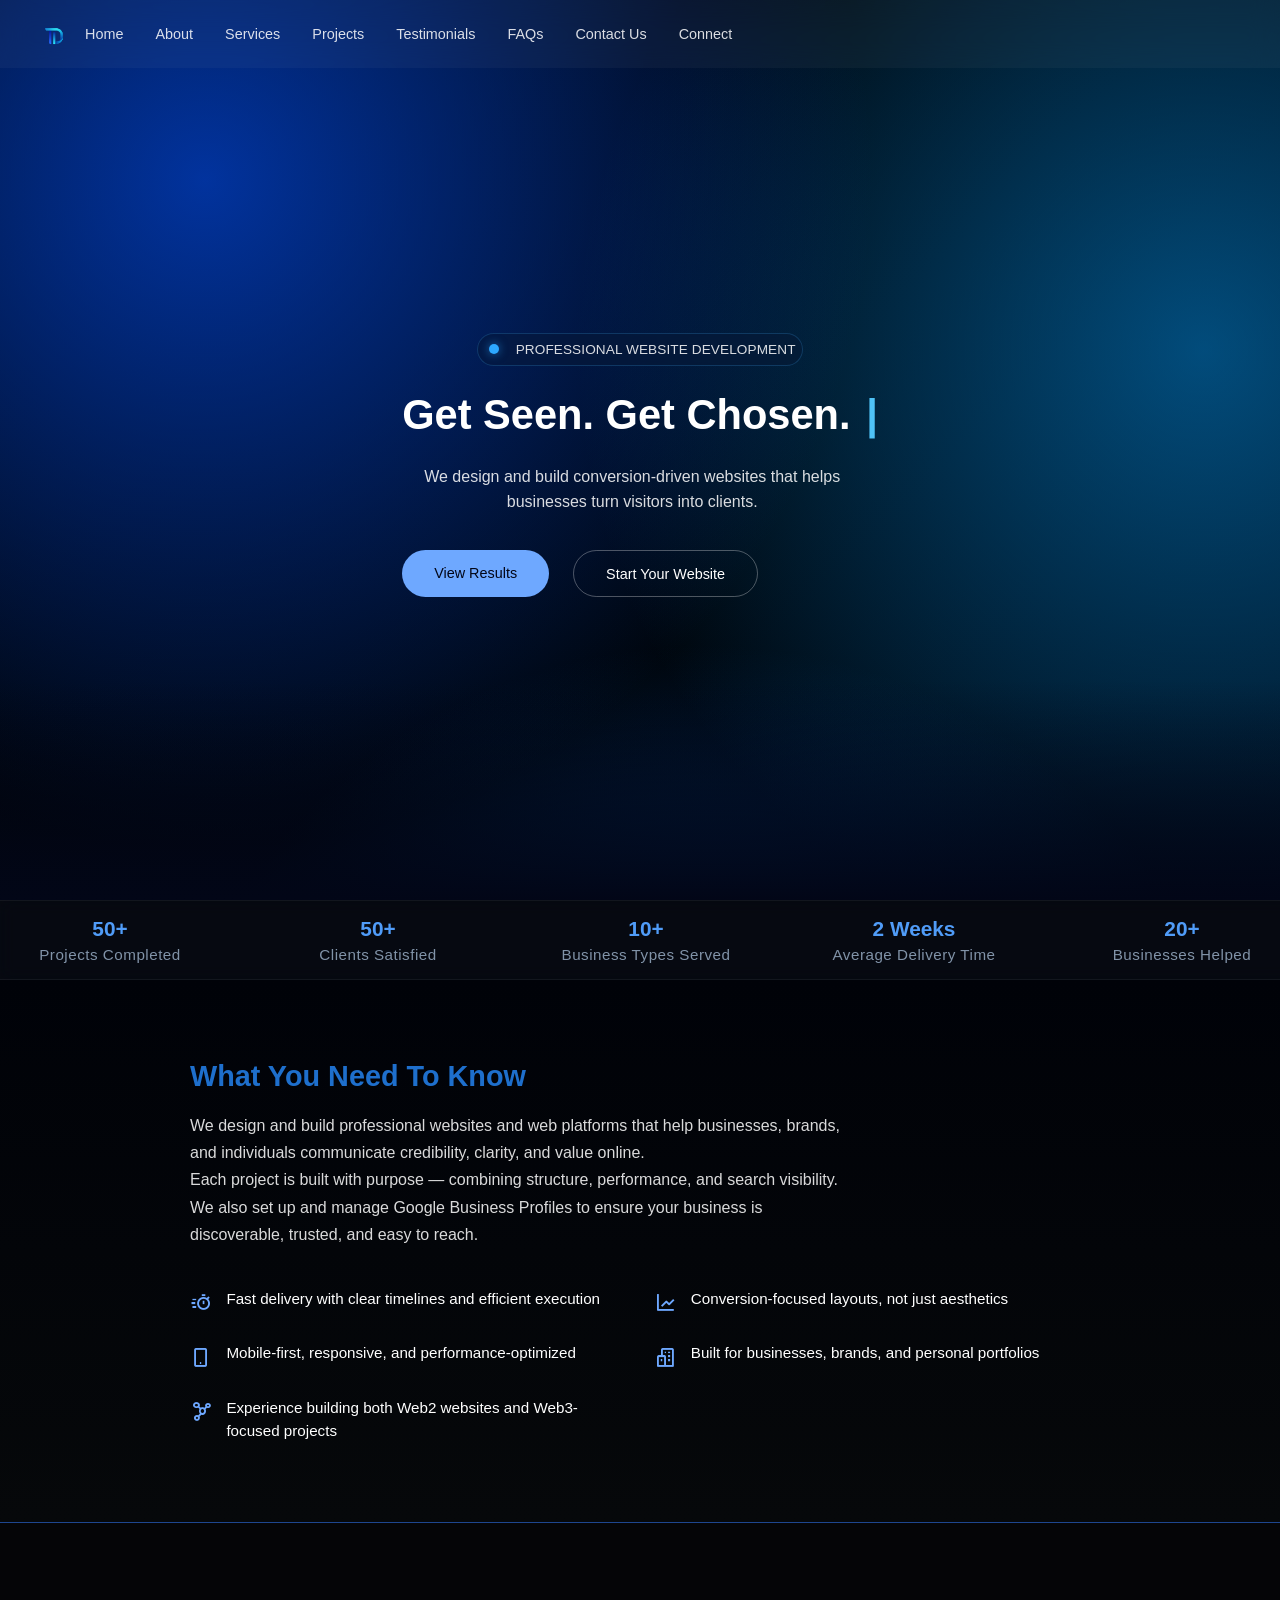
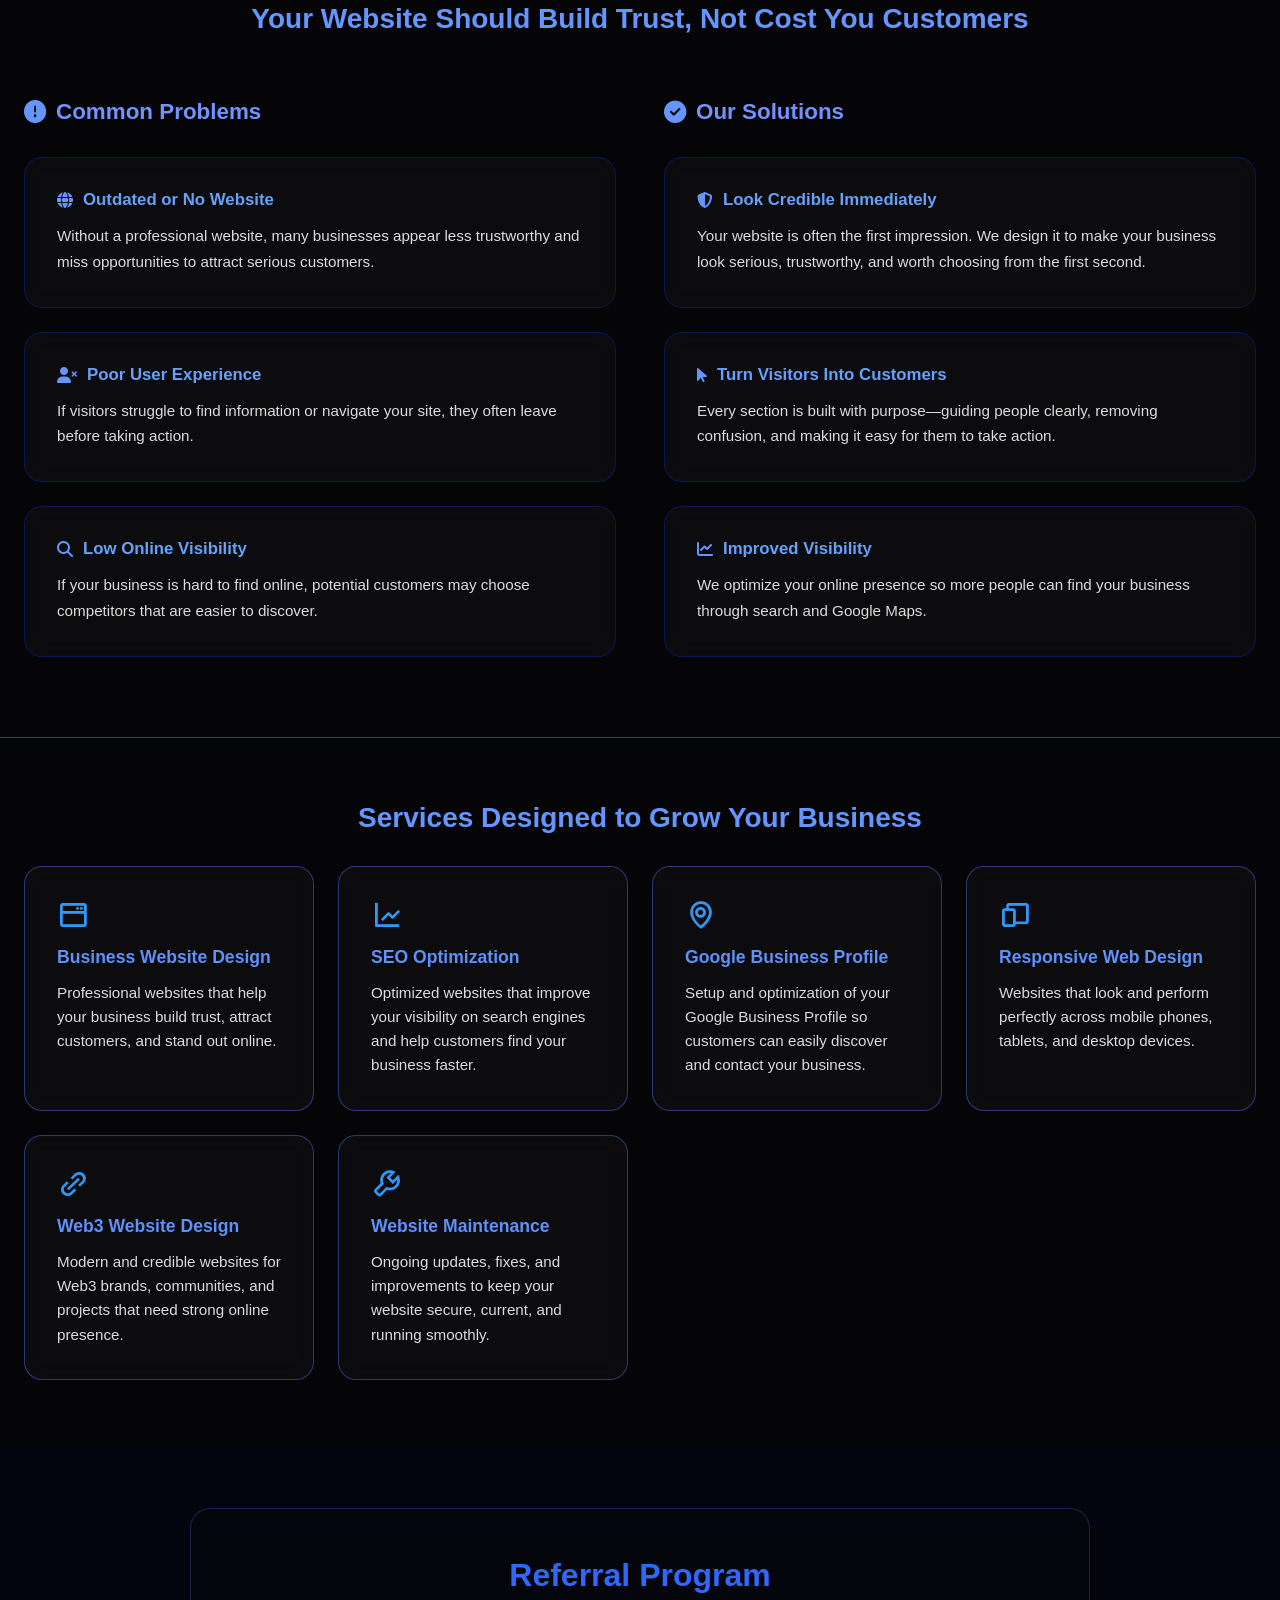
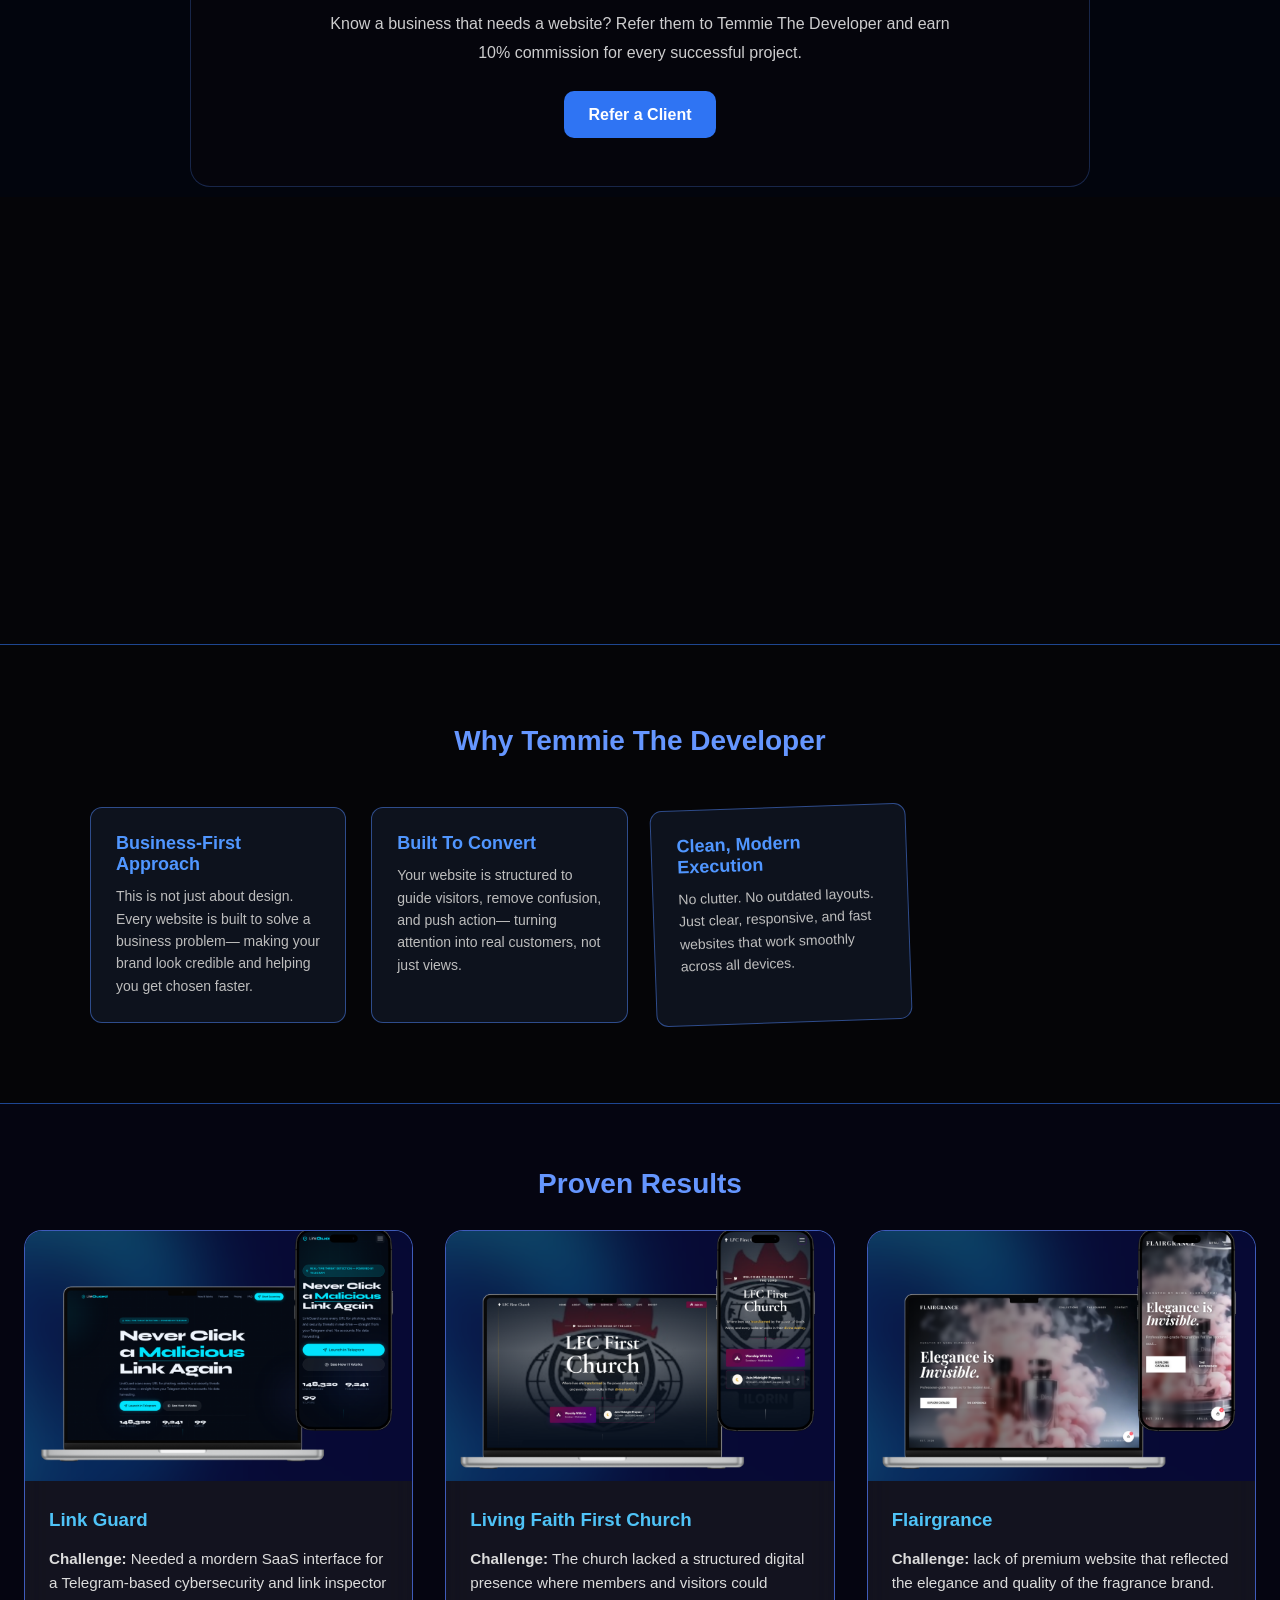
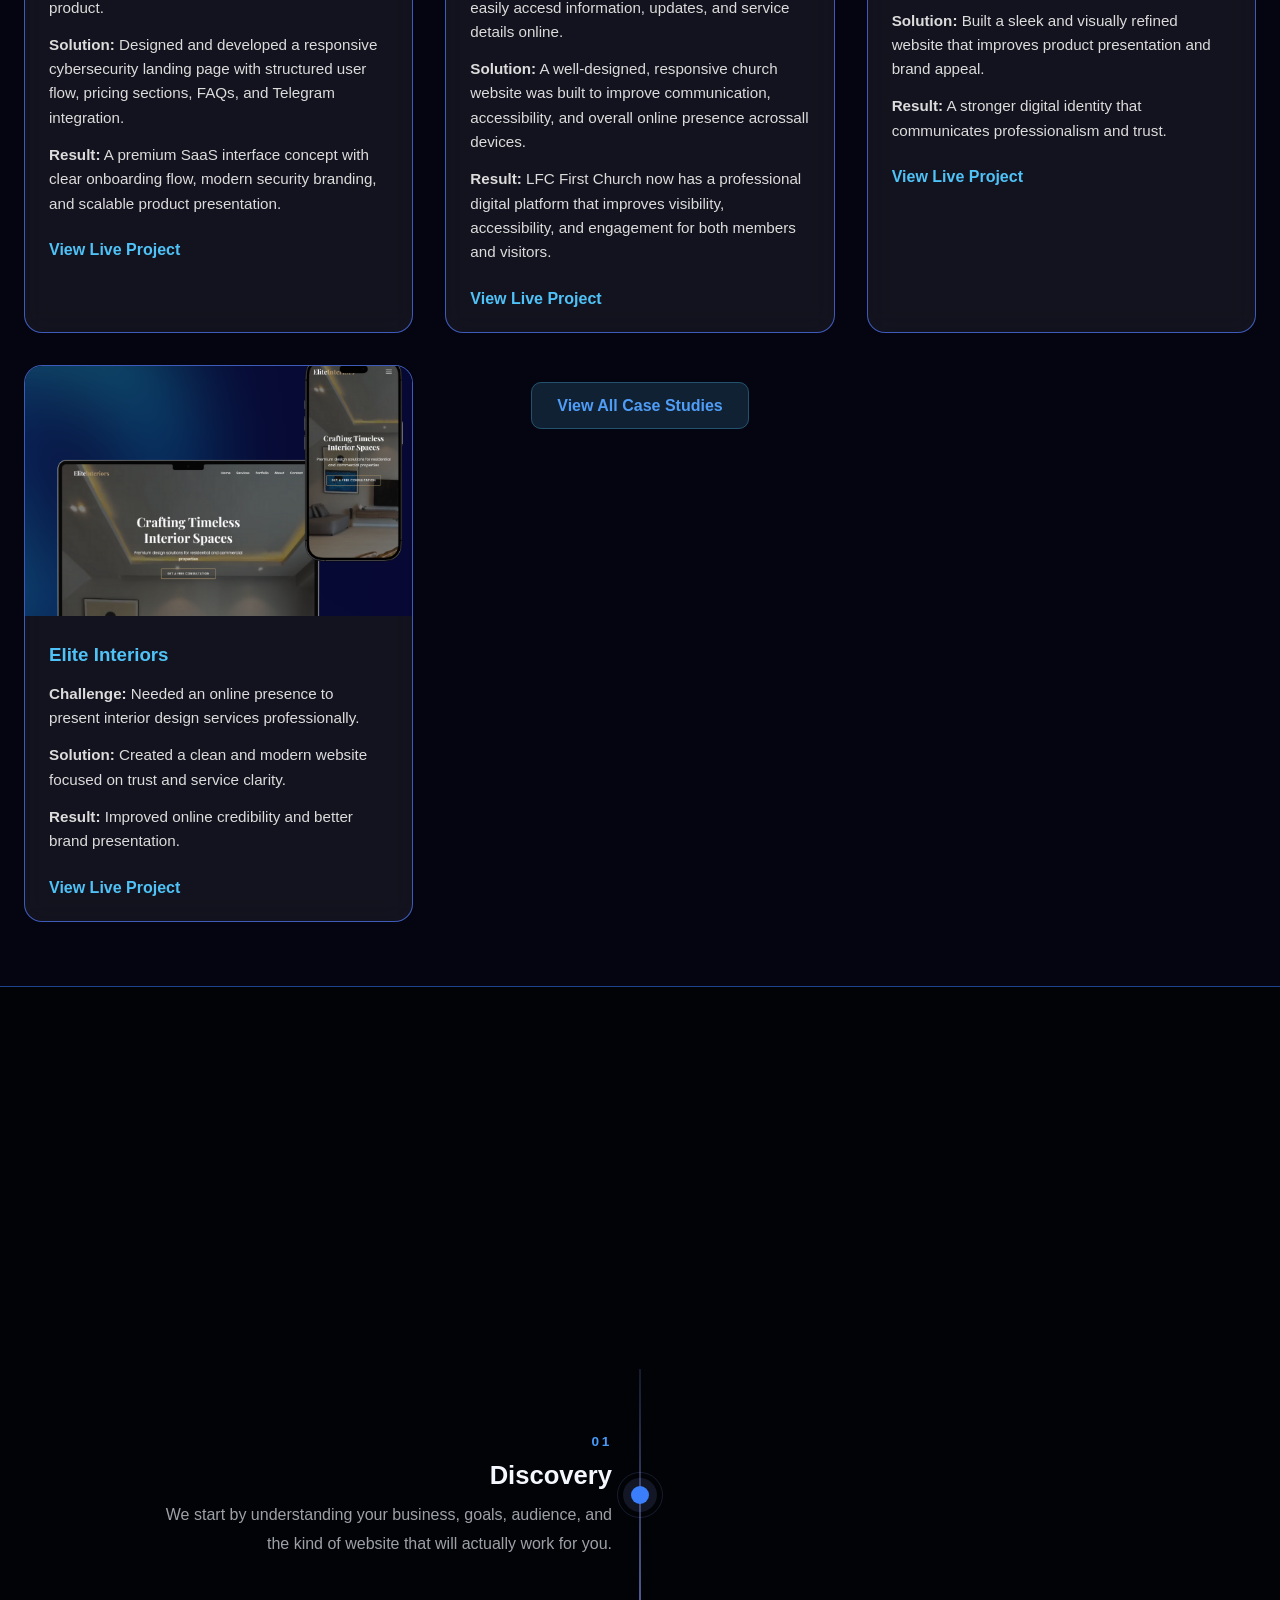
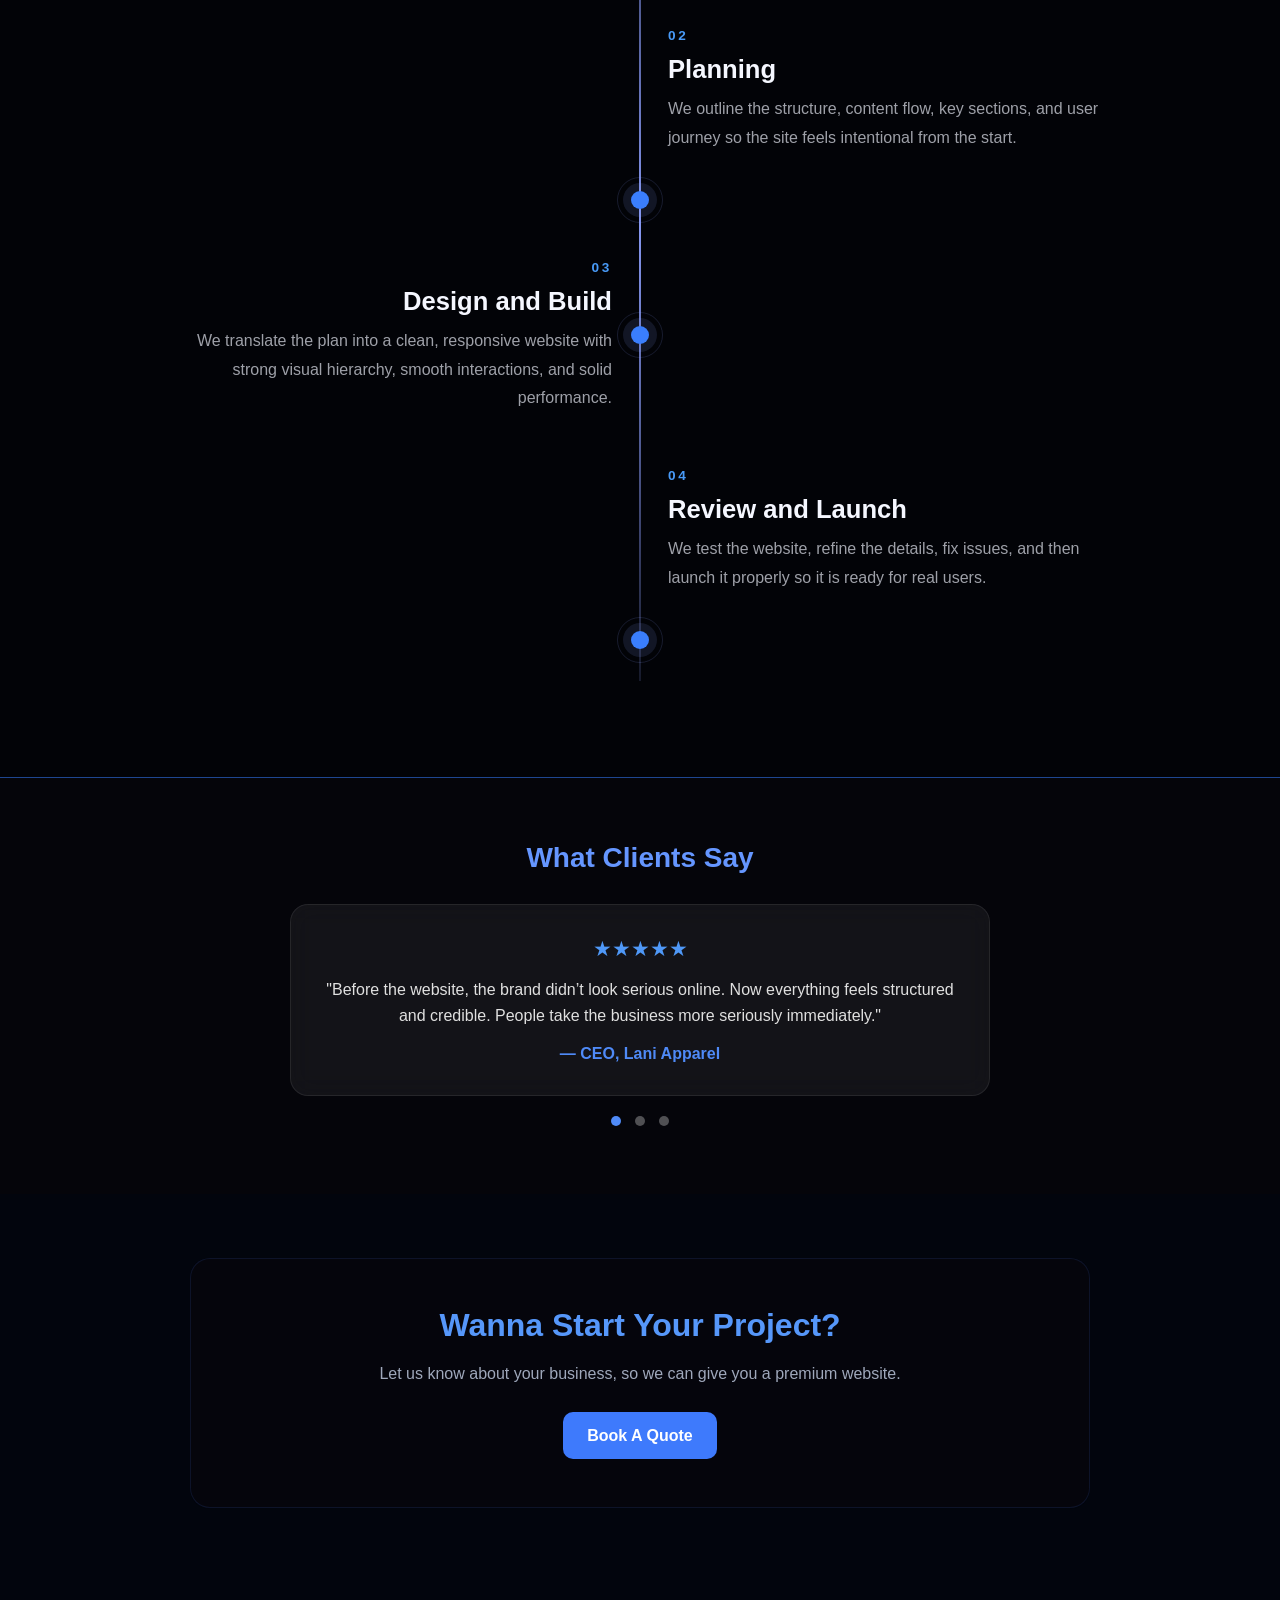
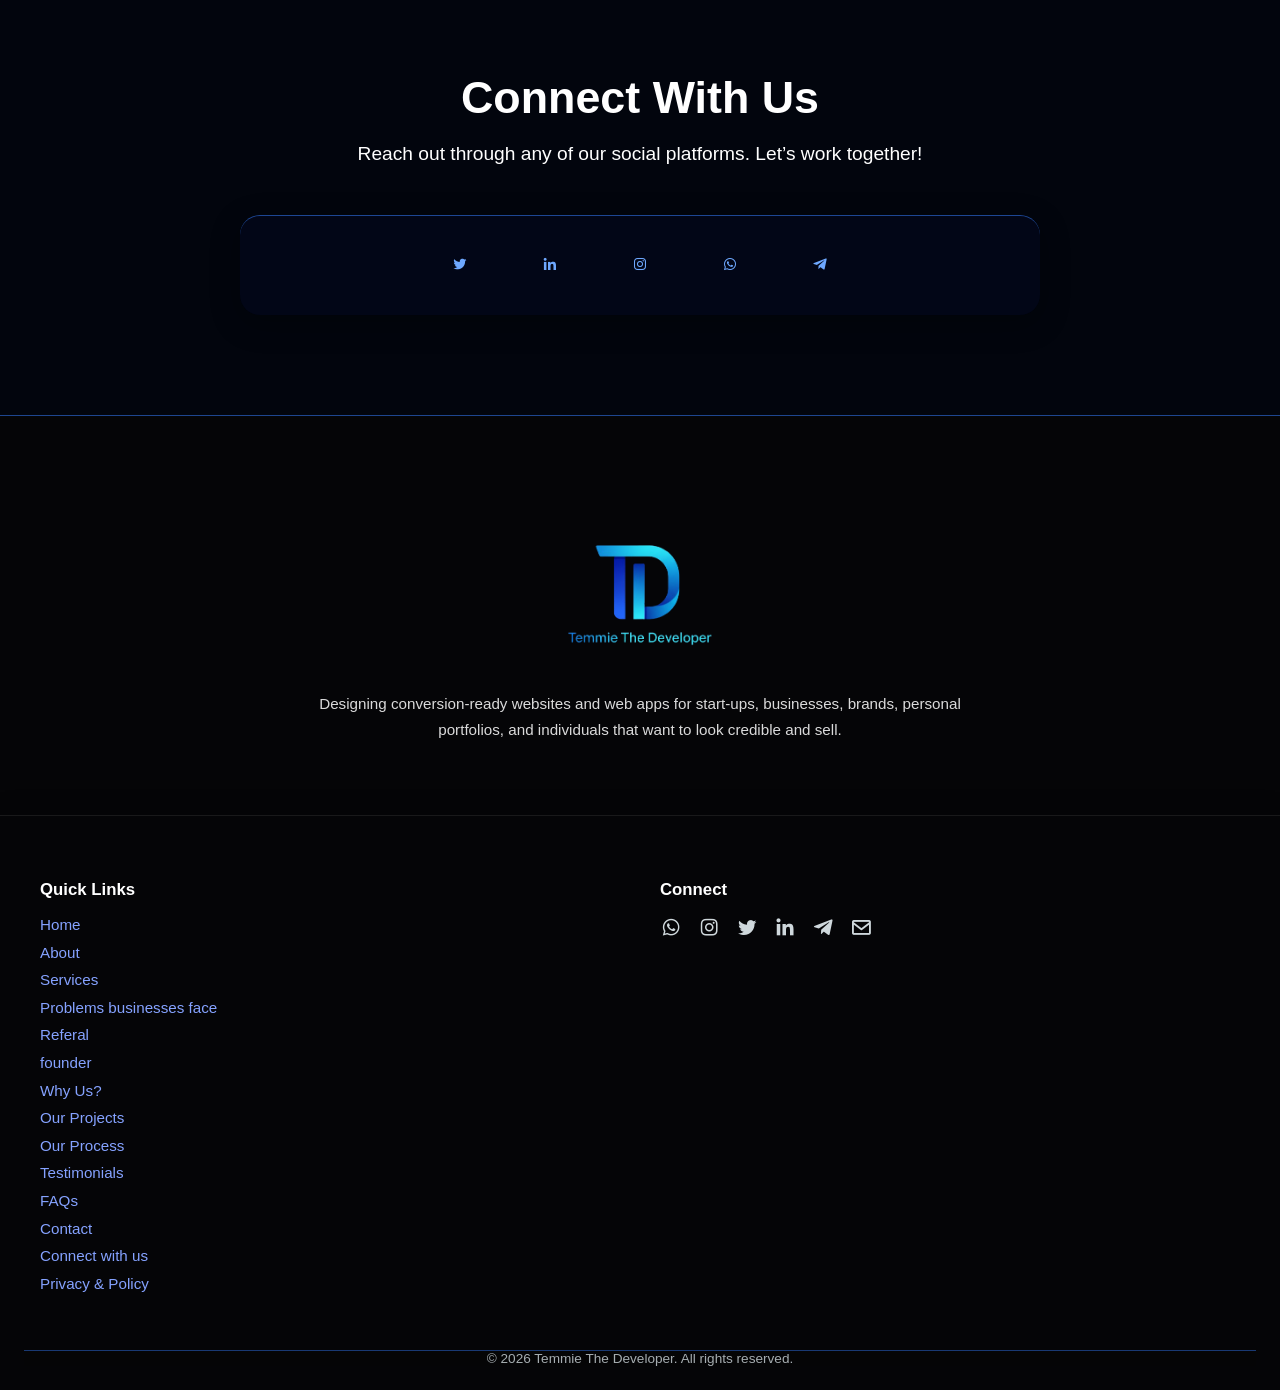
==== index.html @ 8165594f "Add files via upload" ====
<!DOCTYPE html>
<html lang="en">
<head>
  <!-- Google tag (gtag.js) -->
<script async src="https://www.googletagmanager.com/gtag/js?id=G-MMDYW0DPES"></script>
<script>
  window.dataLayer = window.dataLayer || [];
  function gtag(){dataLayer.push(arguments);}
  gtag('js', new Date());

  gtag('config', 'G-MMDYW0DPES');
</script>
  <meta charset="UTF-8" />
  <meta name="viewport" content="width=device-width, initial-scale=1.0" />
  <meta name="viewport" content="width=device-width, initial-scale=1.0, maximum-scale=1.0, user-scalable=no">
  <title>Temmie The Developer</title>
  <meta name="google-site-verification" content="sUH_63OioIx9yhrfecw6DFehl3xVnCl6TnC4mFm9158" />
   <link rel="icon" href="https://temmiethedev.netlify.app/logo.png" type="image/jpeg">
   <link rel="apple-touch-icon" href="https://temmiethedev.netlify.app/logo.png">
  <meta property="og:site_name" content="Temmie The Developer" />
<meta property="og:title" content="Temmie The Developer- A Web design Brand" />
<meta property="og:image" content="https://temmiethedev.netlify.app/preview.jpg" />
<meta property="og:description" content="Temmie The Developer builds modern websites, Web3 platforms, and Google Business Profile solutions that help brands grow, attract customers, and stand out online." />


<link rel="stylesheet"href="https://cdnjs.cloudflare.com/ajax/libs/font-awesome/6.5.2/css/all.min.css">

<!-- Boxicons -->
  <link href="https://unpkg.com/boxicons@2.1.4/css/boxicons.min.css" rel="stylesheet">

  <link rel="stylesheet" href="styles.css" />
  <!-- AOS CSS -->

<link href="https://unpkg.com/aos@2.3.1/dist/aos.css" rel="stylesheet">


</head>
<body>

  <!-- Preloader -->
<div id="preloader">
  <div class="loader"></div>
</div>


  <!-- NAV (MINIMAL, CALM) -->
  <header class="nav">
    <div class="brand">
     <div class="brand" data-aos="fade-up">
  <img src="logo.png" alt="Temmie The Developer logo" class="logo-img" loading="lazy">

    <nav class="nav-links">
      <a href="/index.html">Home</a>
      <a href="#about">About</a>
      <a href="/services.html">Services</a>
      <a href="/project.html">Projects</a>
      <a href="#testimonials">Testimonials</a>
      <a href="/faqs.html">FAQs</a>
      <a href="/contact.html">Contact Us</a>
       <a href="#socials">Connect</a>
    </nav>

  </header>

  <!-- HERO -->
   <section id="home">
  <main class="hero">

    <div class="bg"></div>
    <div class="hero-fade"></div>
    <div class="hero-text" data-aos="fade-left">
      
      <div class="hero-badge">
  <span class="dot"></span>
  <span>PROFESSIONAL WEBSITE DEVELOPMENT</span>
      </div>

      <h1 class="hero-title">
  <span id="typing-text"></span>
  <span class="cursor">|</span>
</h1>


      <p>
       We design and build conversion-driven websites that helps businesses turn visitors into clients.
      </p>

      <div class="hero-actions">
        <a href="/project.html" class="btn primary">View Results</a>
        <a href="/contact.html" class="btn ghost">Start Your Website</a>
      </div>
    </div>

  </main>
   </section>

   <div class="stats-strip">
  
  <div class="stats-track">

    <div class="stat">
      <h3>50+</h3>
      <p>Projects Completed</p>
    </div>

    <div class="stat">
      <h3>50+</h3>
      <p>Clients Satisfied</p>
    </div>

    <div class="stat">
      <h3>10+</h3>
      <p>Business Types Served</p>
    </div>

    <div class="stat">
      <h3>2 Weeks</h3>
      <p>Average Delivery Time</p>
    </div>

    <div class="stat">
      <h3>20+</h3>
      <p>Businesses Helped</p>
    </div>

    <div class="stat">
      <h3>15+</h3>
      <p>Industries Covered</p>
    </div>

    <div class="stat">
      <h3>100%</h3>
      <p>Mobile Responsive</p>
    </div>

    <div class="stat">
      <h3>$500k+</h3>
      <p>Revenue Generated For Clients</p>
    </div>


    <div class="stat">
      <h3>50+</h3>
      <p>Projects Completed</p>
    </div>

    <div class="stat">
      <h3>50+</h3>
      <p>Clients Satisfied</p>
    </div>

    <div class="stat">
      <h3>10+</h3>
      <p>Business Types Served</p>
    </div>

    <div class="stat">
      <h3>2 Weeks</h3>
      <p>Average Delivery Time</p>
    </div>

    <div class="stat">
      <h3>20+</h3>
      <p>Businesses Helped</p>
    </div>

    <div class="stat">
      <h3>15+</h3>
      <p>Industries Covered</p>
    </div>

    <div class="stat">
      <h3>100%</h3>
      <p>Mobile Responsive</p>
    </div>

    <div class="stat">
      <h3>$500k+</h3>
      <p>Revenue Generated For Clients</p>
    </div>


  </div>

</div>


  <section class="about" id="about">
  <div class="about-container" data-aos="zoom-in">
    <h2>What You Need To Know</h2>

    <p class="about-intro">
    We design and build professional websites and web platforms that help businesses, brands, and individuals communicate credibility, clarity, and value online. <br>
    Each project is built with purpose — combining structure, performance, and search visibility. <br>
    We also set up and manage Google Business Profiles to ensure your business is discoverable, trusted, and easy to reach.
    </p>

    <div class="about-points">
      <div class="point" data-aos="zoom-out">
  <i class='bx bx-timer'></i>
  <span>Fast delivery with clear timelines and efficient execution</span>
</div>

      <div class="point" data-aos="fade-up">
        <i class='bx bx-line-chart'></i>
        <span>Conversion-focused layouts, not just aesthetics</span>
      </div>

      <div class="point" data-aos="zoom-out">
        <i class='bx bx-mobile-alt'></i>
        <span>Mobile-first, responsive, and performance-optimized</span>
      </div>

      <div class="point" data-aos="fade-up">
        <i class='bx bx-buildings'></i>
        <span>Built for businesses, brands, and personal portfolios</span>
      </div>

      <div class="point" data-aos="fade-up">
  <i class='bx bx-network-chart'></i>
  <span>Experience building both Web2 websites and Web3-focused projects</span>
</div>

      <div class="point" data-aos="flip-up">
        <i class='bx bx-layer'></i>
        <span>Clean structure that scales as your brand grows</span>
      </div>
    </div>
  </div>
</section>


<section class="problems-solutions" id="solutions">

  <div data-aos="fade-up">
    <h2 class="section-title">
      Your Website Should Build Trust, Not Cost You Customers
    </h2>
  </div>

  <div class="ps-container">

    <!-- LEFT SIDE -->
    <div class="ps-column">

      <h3 class="ps-subtitle">
        <i class="fa-solid fa-circle-exclamation"></i>
        Common Problems
      </h3>

      <div class="ps-card" data-aos="zoom-in">
        <div class="ps-item">
          <h4>
            <i class="fa-solid fa-globe"></i>
            Outdated or No Website
          </h4>

          <p>
            Without a professional website, many businesses appear less trustworthy and miss opportunities to attract serious customers.
          </p>
        </div>
      </div>

      <div class="ps-card" data-aos="zoom-in">
        <div class="ps-item">
          <h4>
            <i class="fa-solid fa-user-xmark"></i>
            Poor User Experience
          </h4>

          <p>
            If visitors struggle to find information or navigate your site, they often leave before taking action.
          </p>
        </div>
      </div>

      <div class="ps-card" data-aos="zoom-in">
        <div class="ps-item">
          <h4>
            <i class="fa-solid fa-magnifying-glass"></i>
            Low Online Visibility
          </h4>

          <p>
            If your business is hard to find online, potential customers may choose competitors that are easier to discover.
          </p>
        </div>
      </div>

    </div>

    <!-- RIGHT SIDE -->
    <div class="ps-column">

      <h3 class="ps-subtitle">
        <i class="fa-solid fa-circle-check"></i>
        Our Solutions
      </h3>

      <div class="ps-card" data-aos="zoom-out">
        <div class="ps-item">
          <h4>
            <i class="fa-solid fa-shield-halved"></i>
            Look Credible Immediately
          </h4>

          <p>
            Your website is often the first impression. We design it to make your business look serious, trustworthy, and worth choosing from the first second.
          </p>
        </div>
      </div>

      <div class="ps-card" data-aos="zoom-out">
        <div class="ps-item">
          <h4>
            <i class="fa-solid fa-arrow-pointer"></i>
            Turn Visitors Into Customers
          </h4>

          <p>
            Every section is built with purpose—guiding people clearly, removing confusion, and making it easy for them to take action.
          </p>
        </div>
      </div>

      <div class="ps-card" data-aos="zoom-out">
        <div class="ps-item">
          <h4>
            <i class="fa-solid fa-chart-line"></i>
            Improved Visibility
          </h4>

          <p>
            We optimize your online presence so more people can find your business through search and Google Maps.
          </p>
        </div>
      </div>

    </div>

  </div>

</section>

<section class="services" id="services">
  <h2 class="section-title">Services Designed to Grow Your Business</h2>

  <div class="services-container">

    <div class="service-card diagonal-card" data-aos="fade-up">
      <i class='bx bx-window-alt'></i>
      <h3>Business Website Design</h3>
      <p>Professional websites that help your business build trust, attract customers, and stand out online.</p>
    </div>

    <div class="service-card diagonal-card" data-aos="fade-up" data-aos-delay="100">
      <i class='bx bx-line-chart'></i>
      <h3>SEO Optimization</h3>
      <p>Optimized websites that improve your visibility on search engines and help customers find your business faster.</p>
    </div>

    <div class="service-card diagonal-card" data-aos="fade-up" data-aos-delay="200">
      <i class='bx bx-map'></i>
      <h3>Google Business Profile</h3>
      <p>Setup and optimization of your Google Business Profile so customers can easily discover and contact your business.</p>
    </div>

    <div class="service-card diagonal-card" data-aos="fade-up">
      <i class='bx bx-devices'></i>
      <h3>Responsive Web Design</h3>
      <p>Websites that look and perform perfectly across mobile phones, tablets, and desktop devices.</p>
    </div>

    <div class="service-card diagonal-card" data-aos="fade-up" data-aos-delay="100">
      <i class='bx bx-link-alt'></i>
      <h3>Web3 Website Design</h3>
      <p>Modern and credible websites for Web3 brands, communities, and projects that need strong online presence.</p>
    </div>

    <div class="service-card diagonal-card" data-aos="fade-up" data-aos-delay="200">
      <i class='bx bx-wrench'></i>
      <h3>Website Maintenance</h3>
      <p>Ongoing updates, fixes, and improvements to keep your website secure, current, and running smoothly.</p>
    </div>

  </div>
</section>

<section id="referral" class="referral-section">
  <h2>Referral Program</h2>
  <p>
    Know a business that needs a website? Refer them to Temmie The Developer and earn 10% commission for every successful project.
  </p>
  <a  href="/referal.html" class="referral-btn" >
  Refer a Client
  </a>
</section>



<section class="founder-section" id="founder">
  <div class="container" data-aos="flip-up">
    
    <h2 class="section-title">A Direct Note From The Founder</h2>
    
    <p class="founder-text">
      I build websites for businesses that are tired of being ignored online.
    </p>

    <p class="founder-subtext">
      Most businesses don’t have a website—or they have one that doesn’t represent them properly. 
      That costs them trust, visibility, and customers every single day.
    </p>

    <p class="founder-subtext">
      My focus is simple: build websites that make your business look credible, communicate clearly, 
      and get people to take action.
    </p>

    <p class="founder-signature">
      — Founder, Temmie The Developer
    </p>

  </div>
</section>

<section class="why-temmie" id="why">
  <div class="container" data-aos="fade-up">

    <h2 class="section-title">Why Temmie The Developer</h2>

    <div class="why-grid">

      <div class="why-card diagonal-card" data-aos="zoom-in">
        <h3>Business-First Approach</h3>
        <p>
          This is not just about design. Every website is built to solve a business problem—
          making your brand look credible and helping you get chosen faster.
        </p>
      </div>

      <div class="why-card diagonal-card" data-aos="zoom-out">
        <h3>Built To Convert</h3>
        <p>
          Your website is structured to guide visitors, remove confusion, and push action—
          turning attention into real customers, not just views.
        </p>
      </div>

      <div class="why-card diagonal-card">
        <h3>Clean, Modern Execution</h3>
        <p>
          No clutter. No outdated layouts. Just clear, responsive, and fast websites
          that work smoothly across all devices.
        </p>
      </div>

      <div class="why-card diagonal-card" data-aos="flip-up">
        <h3>Focused & Reliable</h3>
        <p>
          Projects are handled with clear timelines, proper communication, and attention
          to detail from start to finish.
        </p>
      </div>

    </div>

  </div>
</section>

<section class="projects" id="projects">
  <h2 class="section-title">Proven Results</h2>

  <div class="projects-grid">


    <!-- Link Guard -->
    <div class="project-card" data-aos="fade-up">
      <img src="link.png" alt="Link Inspector website">
      <div class="project-content">
        <h3>Link Guard</h3>
        <p><strong>Challenge:</strong> Needed a mordern SaaS interface for a Telegram-based cybersecurity and link inspector product.</p>
        <p><strong>Solution:</strong> Designed and developed a responsive cybersecurity landing page with structured user flow, pricing sections, FAQs, and Telegram integration.</p>
        <p><strong>Result:</strong> A premium SaaS interface concept with clear onboarding flow, modern security branding, and scalable product presentation.</p>
        <a href="https://link-guard.netlify.app/">View Live Project</a>
      </div>
    </div>


    <!-- LFC First Church -->
    <div class="project-card" data-aos="fade-up">
      <img src="lfc.png" alt="LFC First Church Website">
      <div class="project-content">
        <h3>Living Faith First Church</h3>
        <p><strong>Challenge:</strong> The church lacked a structured digital presence where members and visitors could easily accesd information, updates, and service details online.</p>
        <p><strong>Solution:</strong> A well-designed, responsive church website was built to improve communication, accessibility, and overall online presence acrossall devices.</p>
        <p><strong>Result:</strong> LFC First Church now has a professional digital platform that improves visibility, accessibility, and engagement for both members and visitors.</p>
        <a href="https://www.lfcfirstchurch.org">View Live Project</a>
      </div>
    </div>

    <!-- Flairgrance -->
    <div class="project-card" data-aos="fade-up">
      <img src="miwa.png" alt="Flairgrance Website">
      <div class="project-content">
        <h3>Flairgrance</h3>
        <p><strong>Challenge:</strong> lack of premium website that reflected the elegance and quality of the fragrance brand.</p>
        <p><strong>Solution:</strong> Built a sleek and visually refined website that improves product presentation and brand appeal.</p>
        <p><strong>Result:</strong> A stronger digital identity that communicates professionalism and trust.</p>
        <a href="https://flairgrance.netlify.app/">View Live Project</a>
      </div>
    </div>

    <!-- Elite Interiors -->
    <div class="project-card" data-aos="fade-up">
      <img src="elite.png" alt="Elite Interiors Website">
      <div class="project-content">
        <h3>Elite Interiors</h3>
        <p><strong>Challenge:</strong> Needed an online presence to present interior design services professionally.</p>
        <p><strong>Solution:</strong> Created a clean and modern website focused on trust and service clarity.</p>
        <p><strong>Result:</strong> Improved online credibility and better brand presentation.</p>
        <a href="https://eliteinteriors.netlify.app/">View Live Project</a>
      </div>
    </div>

  <div class="more-projects-section">
    <a href="/project.html" class="view-more">View All Case Studies</a>

    </div>
  </section>


  <section class="process-section" id="process">
  <div class="process-container">
    <div class="process-header" data-aos="fade-up">
      <p class="process-eyebrow">Our Process</p>
      <h2>How we take your idea from concept to a live website</h2>
      <p class="process-intro">
        A clear workflow keeps the project efficient, organized, and aligned with your business goals.
      </p>
    </div>

    <div class="timeline">
      <div class="timeline-line"></div>

      <article class="timeline-item left reveal">
        <div class="timeline-content" data-aos="fade-up">
          <span class="step-number">01</span>
          <h3>Discovery</h3>
          <p>
            We start by understanding your business, goals, audience, and the kind of website that will actually work for you.
          </p>
        </div>
        <div class="timeline-dot"></div>
      </article>

      <article class="timeline-item right reveal">
        <div class="timeline-content" data-aos="fade-up">
          <span class="step-number">02</span>
          <h3>Planning</h3>
          <p>
            We outline the structure, content flow, key sections, and user journey so the site feels intentional from the start.
          </p>
        </div>
        <div class="timeline-dot"></div>
      </article>

      <article class="timeline-item left reveal">
        <div class="timeline-content" data-aos="fade-up">
          <span class="step-number">03</span>
          <h3>Design and Build</h3>
          <p>
            We translate the plan into a clean, responsive website with strong visual hierarchy, smooth interactions, and solid performance.
          </p>
        </div>
        <div class="timeline-dot"></div>
      </article>

      <article class="timeline-item right reveal">
        <div class="timeline-content" data-aos="fade-up">
          <span class="step-number">04</span>
          <h3>Review and Launch</h3>
          <p>
            We test the website, refine the details, fix issues, and then launch it properly so it is ready for real users.
          </p>
        </div>
        <div class="timeline-dot"></div>
      </article>
    </div>
  </div>
</section>


<section id="testimonials" class="testimonials">
  <h2 class="section-title">What Clients Say</h2>

  <div class="testimonial-slider" data-aos="fade-up">

    <div class="testimonial-slide active">
      <div class="stars">★★★★★</div>
      <p>"Before the website, the brand didn’t look serious online. Now everything feels structured and credible. People take the business more seriously immediately."</p>
      <h4>— CEO, Lani Apparel</h4>
    </div>

    <div class="testimonial-slide">
      <div class="stars">★★★★★</div>
      <p>"Now people actually understand what my business offers without asking too many questions. Everything is clear and easy to follow."</p>
      <h4>— Jonathan Martin</h4>
    </div>

    <div class="testimonial-slide">
      <div class="stars">★★★★★</div>
      <p>"Simple, modern, and effective. Exactly what I wanted."</p>
      <h4>— Coker</h4>
    </div>

  </div>

  <div class="testimonial-dots">
    <span class="dot active"></span>
    <span class="dot"></span>
    <span class="dot"></span>
  </div>
</section>

<section class="contact-section">
  <h2>Wanna Start Your Project?</h2>
  <p>
    Let us know about your business, so we can give you a premium website.
  </p>
  <a  href="/contact.html" class="contact-btn" >
  Book A Quote
  </a>
</section>

<!-- Contact Section -->
<section id="socials" class="socials">
  <div class="container" style="max-width:800px; margin:0 auto;" data-aos="fade-up">
    <h2 style="font-size:2.8rem; margin-bottom:20px;">Connect With Us</h2>
    <p style="margin-bottom:50px; font-size:1.2rem;">Reach out through any of our social platforms. Let’s work together!</p>

    <!-- Glass Panel -->
    <div class="glass-panel" data-aos="fade-up">
      <a href="https://x.com/temmie_the_dev" target="_blank" class="social-icon">
        <i class='bx bxl-twitter'></i>
      </a>
      <a href="https://www.linkedin.com/in/temmie-the-dev/" target="_blank" class="social-icon">
        <i class='bx bxl-linkedin'></i>
      </a>
      <a href="https://instagram.com/temmie.dev__" target="_blank" class="social-icon">
        <i class='bx bxl-instagram'></i>
      </a>
      <a href="https://wa.me/+2348027715673" target="_blank" class="social-icon">
        <i class='bx bxl-whatsapp'></i>
      </a>
        <a href="https://t.me/temmie100" target="_blank" class="social-icon">
        <i class='bx bxl-telegram'></i>
      </a>
    </div>
  </div>
</section>


<section class="brand-statement">
  <div class="brand-wrap" data-aos="fade-up">
    <img src="preview.jpg" alt="Temmie The Developer logo" class="brand-logo" loading="lazy">

    <p>
      Designing conversion-ready websites and web apps for start-ups, businesses, brands, personal portfolios, and individuals that want to look credible and sell.
    </p>
  </div>
</section>

<footer class="site-footer">
  <div class="footer-container" data-aos="zoom-in">

    <!-- Navigation -->
    <div class="footer-links">
      <h4>Quick Links</h4>
      <ul>
        <li><a href="#home">Home</a></li>
        <li><a href="#about">About</a></li>
        <li><a href="/services.html">Services</a></li>
         <li><a href="#solutions">Problems businesses face</a></li>
          <li><a href="/referal.html">Referal</a></li>
           <li><a href="#founder">founder</a></li>
            <li><a href="#why">Why Us?</a></li>
        <li><a href="/project.html">Our Projects</a></li>
        <li><a href="#process">Our Process</a></li>
         <li><a href="#testimonials">Testimonials</a></li>
         <li><a href="/faqs.html">FAQs</a></li>
         <li><a href="/contact.html">Contact</a></li>
        <li><a href="#socials">Connect with us</a></li>
         <li><a href="/privacy.html">Privacy & Policy</a></li>
      </ul>
    </div>

    <!-- Social -->
    <div class="footer-social">
      <h4>Connect</h4>
      <div class="social-icons">
        <a href="https://wa.me/+2348027715673" aria-label="Whatsapp"><i class='bx bxl-whatsapp'></i></a>
        <a href="https://instagram.com/temmie.dev__" aria-label="Instagram"><i class='bx bxl-instagram'></i></a>
        <a href="https://x.com/temmie_the_dev" aria-label="X"><i class='bx bxl-twitter'></i></a>
         <a href="https://www.linkedin.com/in/temmie-the-dev/" aria-label="LinkedIn"><i class='bx bxl-linkedin'></i></a>
        <a href="https://t.me/temmie100" target="_blank" class="social-icon"><i class='bx bxl-telegram'></i></a>
        <a href="mailto:temmiethedev@gmail.com" aria-label="Email"><i class='bx bx-envelope'></i></a>
      </div>
    </div>

  </div>

  <div class="footer-bottom">
    <p>© <span id="year"></span> Temmie The Developer. All rights reserved.</p>
  </div>
</footer>

<div id="imageModal" class="custom-modal">
    <span class="close-modal">&times;</span>
    <img class="modal-content" id="fullImage">
    <div id="caption"></div>
</div>

<div class="referral-notice" id="referralNotice">
  <span>🎉 Earn 10% commission just by referring a client.</span>
  <a href="/referal.html">Refer Client</a>
  <button id="closeNotice">×</button>
</div>

<div class="bottom-nav">
  <a href="/index.html"><i class='bx bx-home'></i> <span>Home</span></a>
  <a href="/services.html"><i class='bx bx-briefcase'></i> <span>Services</span></a>
  <a href="/project.html"><i class='bx bx-folder'></i> <span>Results</span></a>
   <a href="/faqs.html"><i class='bx bx-question-mark'></i> <span>FAQs</span></a>
  <a href="/contact.html"><i class='bx bx-envelope'></i> <span>Contact</span></a>
</div>

<script src="script.js"></script>
<script>
  document.getElementById("year").textContent = new Date().getFullYear();
</script>

<script src="https://unpkg.com/aos@2.3.1/dist/aos.js"></script>
<script>
  AOS.init({
    duration: 1000, 
    once: false,     
  });
</script>
</body>
</html>
---- styles.css ----
html {
  scroll-behavior: smooth;
}

* {
  margin: 0;
  padding: 0;
  box-sizing: border-box;
  font-family: Inter, sans-serif;
}

body {
  background: #02050d;
  color: #fff;
  overflow-x: hidden;
}

.bg {
  position: absolute;
  inset: 0;
  z-index: -1;
  overflow: hidden;
  background: linear-gradient(135deg, #000000, #000914);
}


.bg::before {
  content: "";
  position: absolute;
  top: -18%;
  left: -10%;
  width: 130%;
  height: 190%;
  
  background:
    radial-gradient(circle at 20% 20%, rgba(2, 64, 199, 0.788), transparent 35%),
    radial-gradient(circle at 80% 30%, rgba(3, 127, 204, 0.575), transparent 35%),
    radial-gradient(circle at 50% 80%, rgba(1, 75, 165, 0.877), transparent 35%);
    
  animation: floatGlow 3.8s ease-in-out infinite alternate;
}

@keyframes floatGlow {
  from {
    transform: translateY(100px);
  }

  to {
    transform: translateY(-290px);
  }
}


/* Fullscreen overlay */
#preloader {
  position: fixed;
  top: 0;
  left: 0;
  width: 100%;
  height: 100%;
  background: #0b122e;
  background-image: url('logo.png');
   background-size: cover;
  background-position: center 50%;
  background-repeat: no-repeat;
  display: flex;
  justify-content: center;
  align-items: center;
  z-index: 999999;
}

/* Simple spinning loader */
.loader {
  border: 6px solid rgba(255,255,255,0.2);
  border-top: 6px solid #00d4ff; /* accent color */
  border-radius: 50%;
  width: 50px;
  height: 50px;
  animation: spin 5s linear infinite;
}

/* Spin animation */
@keyframes spin {
  0% { transform: rotate(0deg); }
  100% { transform: rotate(360deg); }
}


/* NAV */
.nav {
  position: fixed;
  top: 0;
  width: 100%;
  padding: 1.2rem 2rem;
  display: flex;
  justify-content: space-between;
  align-items: center;
  backdrop-filter: blur(14px);
  background: rgba(255,255,255,0.04);
  z-index: 10;
}


.brand {
  display: flex;
  align-items: center;
  gap: 0.6rem;
}

.logo-img {
  height: 30px;
  width: auto;
  margin-left: 0%;
}



.brand-name {
  font-size: 0.7rem;
  opacity: 0.9;
}

.nav-links {
  display: flex;
  gap: 2rem;
}

.nav-links a {
  color: #ffffff;
  text-decoration: none;
  font-size: 0.9rem;
  opacity: 0.85;
}

.nav-menu {
  display: none;
  font-size: 1.6rem;
}

/* HERO */
.hero {
  position: relative;
  min-height: 100vh;
  display: flex;
  flex-direction: column;
  justify-content: center;
  align-items: center;
  text-align: center;
  padding: 2rem 1.5rem;
  z-index: 1;
}

.hero-fade {
  position: absolute;
  bottom: 0;
  left: 0;

  width: 100%;
  height: 220px;

  background: linear-gradient(
    to bottom,
    rgba(2, 6, 23, 0) 0%,
    #020617 100%
  );

  z-index: 1;
}

.hero-text {
  position: relative;
  margin-top: 30px;
  max-width: 520px;
  justify-content: center;
  align-items: center;
  z-index: 10;
}

.hero-badge {
  display: inline-flex;
  justify-content: center;
  align-items: center;
  gap: 0.7rem;
  padding: 8px 6px;
  border: 1px solid rgba(52, 152, 219, 0.25);
  border-radius: 50px;
  background: rgba(8, 25, 55, 0.45);
  backdrop-filter: blur(8px);
  -webkit-backdrop-filter: blur(8px);
  color: rgba(255, 255, 255, 0.85);
  font-size: 0.85rem;
  font-weight: 500;
  letter-spacing: 0.1px;
  text-transform: uppercase;
  margin-bottom: 10px;
}

.hero-badge .dot {
  width: 10px;
  height: 10px;
  border-radius: 50%;
  background: #2da8ff;
  box-shadow: 0 0 10px rgba(45, 168, 255, 0.6);
}

.hero-badge {
  margin: 0 auto 1.5rem;
}

.hero-title {
  font-weight: 700;
  color: #ffffff;
  line-height: 1.5;
}

.cursor {
  display: inline-block;
  margin-left: 4px;
  animation: blink 1s infinite;
  color: #4fc3f7; 
}

@keyframes blink {
  0%, 50%, 100% { opacity: 1; }
  25%, 75% { opacity: 0; }
}

.hero-text h1 {
  font-size: 2.6rem;
  font-weight: 600;
  line-height: 1.2;
  margin-bottom: 1.5rem;
}

.hero-text p {
  font-size: 1rem;
  line-height: 1.6;
  opacity: 0.85;
  max-width: 460px;
}

.hero-actions {
  position: relative;
  pointer-events: auto;
  margin-top: 2.2rem;
  display: flex;
  flex-direction: row;
  gap: 1.5rem;
  z-index: 20;
}

@media (max-width: 768px) {
  .hero-actions {
    flex-direction: column; 
    width: 100%;
    z-index: 20;
  }
}


.btn {
  padding: 0.9rem 2rem;
  border-radius: 999px;
  text-decoration: none;
  font-size: 0.9rem;
  font-weight: 500;
}

.btn.primary {
  background: #6ea8ff;
  color: #020617;
  z-index: 5;
}

.btn.ghost {
  border: 1px solid rgba(255,255,255,0.3);
  color: #ffffff;
  z-index: 5;
}


.stats-strip {
  position: relative;
  width: 110%;
  overflow: hidden;
  padding: 1rem 0;

  background: rgba(255,255,255,0.02);

  border-top: 1px solid rgba(255,255,255,0.05);
  border-bottom: 1px solid rgba(255,255,255,0.05);

  backdrop-filter: blur(8px);
  z-index: 1;
}

.stats-track {
  display: flex;
  align-items: center;
  gap: 3rem;

  width: max-content;

  animation: scrollStats 70s linear infinite;
}

.stat {
  min-width: 220px;
  text-align: center;
}

.stat h3 {
  font-size: 1.3rem;
  font-weight: 700;
  color: #509cf8;

  margin-bottom: 0.3rem;
}

.stat p {
  font-size: 0.95rem;
  color: #8193a8;
  letter-spacing: 0.5px;
}

@keyframes scrollStats {
  from {
    transform: translateX(0);
  }

  to {
    transform: translateX(-95%);
  }
}

@media (max-width: 768px) {

  .stats-track {
    gap: 2rem;
  }

  .stat {
    min-width: 170px;
  }

}

/* MOBILE */
@media (max-width: 768px) {
  .nav-links { display: none; }
  .nav-menu { display: block; }

  .hero {
    flex-direction: column;
    text-align: center;
    gap: 2.5rem;
  }

  .hero-text h1 {
    font-size: 2.1rem;
  }

  .hero-actions {
    justify-content: center;
  }
}
@media (max-width: 768px) {
  .hero {
    flex-direction: column;
  }

 
}


.about {
  padding: 5rem 2rem;
 background: linear-gradient(
  to bottom,
  #000208,
  #06080a
);
}

.about-container {
  max-width: 900px;
  margin: auto;
}

.about h2 {
  font-size: 1.8rem;
  font-weight: 600;
  margin-bottom: 1.2rem;
  color: #1e6fcc;
}

.about-intro {
  max-width: 650px;
  font-size: 1rem;
  line-height: 1.7;
  opacity: 0.85;
  margin-bottom: 2.5rem;
}

.about-points {
  display: grid;
  grid-template-columns: repeat(2, 1fr);
  gap: 1.8rem;
}

.point {
  display: flex;
  align-items: flex-start;
  gap: 0.9rem;
  font-size: 0.95rem;
  line-height: 1.5;
}

.point i {
  font-size: 1.4rem;
  color: #6ea8ff;
  margin-top: 0.2rem;
}

/* Mobile */
@media (max-width: 768px) {
  .about-points {
    grid-template-columns: 1fr;
  }
}


.problems-solutions {
  background: #050507;
  border-top: 1px solid rgba(45, 107, 221, 0.637);
  padding: 5rem 1.5rem;
}

.section-title {
  color: #6596ff;
  text-align: center;
  max-width: 800px;
  margin: 0 auto;
}

.ps-container {
  display: grid;
  grid-template-columns: 1fr 1fr;
  gap: 3rem;
  margin-top: 4rem;
  align-items: start;
}

.ps-column {
  display: flex;
  flex-direction: column;
  gap: 1.5rem;
}

.ps-subtitle {
  color: #7293fd;
  font-size: 1.4rem;
  margin-bottom: 0.5rem;
  display: flex;
  align-items: center;
  gap: 10px;
}

.ps-subtitle i {
  color: #6596ff;
}

.ps-card {
 background: rgba(255,255,255,0.03);
border: 1px solid rgba(255,255,255,0.05);
  backdrop-filter: blur(12px);
  border: 1px solid rgba(2, 46, 165, 0.459);
  border-radius: 18px;
  padding: 2rem;
  text-align: left;
  transition: all 0.3s ease;
}

.ps-card:hover {
  transform: translateY(-6px);
  box-shadow: 0 12px 30px rgba(0,0,0,0.18);
}

.ps-item h4 {
  margin-bottom: 0.8rem;
  color: #66a2fc;
  font-size: 1.05rem;
  display: flex;
  align-items: center;
  gap: 10px;
}

.ps-item h4 i {
  color: #6596ff;
  font-size: 1rem;
}

.ps-item p {
  color: #dcdcdc;
  line-height: 1.7;
  font-size: 0.95rem;
}

/* Mobile */
@media (max-width: 900px) {

  .ps-container {
    grid-template-columns: 1fr;
  }

}

.services {
 background: #050507;
   border-top: 1px solid rgba(45, 107, 221, 0.637);
    padding: 4rem 1.5rem;
  text-align: center;
}

.services-container {
  display: grid;
  grid-template-columns: repeat(auto-fit, minmax(250px, 1fr));
  gap: 1.5rem;
  margin-top: 2rem;
}

.service-card {
 background: rgba(255,255,255,0.03);
border: 1px solid rgba(255,255,255,0.05);
  backdrop-filter: blur(12px);
  border: 1px solid rgba(73, 118, 243, 0.459);
  border-radius: 18px;
  padding: 2rem;
  text-align: left;
  transition: all 0.3s ease;
}

.service-card:hover {
  transform: translateY(-6px);
  box-shadow: 0 12px 30px rgba(0,0,0,0.18);
}

.service-card i {
  font-size: 2rem;
  color: #3296f3;
  margin-bottom: 1rem;
}

.service-card h3 {
  margin-bottom: 0.8rem;
  color: #5f91fc;
  font-size: 1.1rem;
}

.service-card p {
  color: #dcdcdc;
  line-height: 1.6;
  font-size: 0.95rem;
}

.referral-section {
  max-width: 900px;
  margin: 4rem auto;
  padding: 3rem 2rem;
  margin-bottom: 10px;
  text-align: center;
  
  background: #05050c;
   border-top: 1px solid rgba(45, 107, 221, 0.637);
  border: 1px solid rgba(79, 132, 247, 0.26);
  border-radius: 20px;
  
  backdrop-filter: blur(8px);
  -webkit-backdrop-filter: blur(8px);
}

.referral-section h2 {
  color: #3167fa;
  font-size: 2rem;
  margin-bottom: 1rem;
}

.referral-section p {
  color: rgba(255,255,255,0.8);
  max-width: 650px;
  margin: 0 auto 1.5rem;
  line-height: 1.8;
}

.referral-btn {
  display: inline-block;
  padding: 0.9rem 1.5rem;
  border-radius: 10px;
  background: #2f74f3;
  color: #fff;
  text-decoration: none;
  font-weight: 600;
  transition: 0.3s ease;
}

.referral-btn:hover {
  transform: translateY(-3px);
  background: #38bdf8;
}

.founder-section {
  padding: 80px 20px;
  text-align: center;
  background: #050508;
}

.founder-section .container {
  max-width: 800px;
  margin: 0 auto;
}

.section-title {
  font-size: 28px;
  font-weight: 600;
  margin-bottom: 30px;
}

.founder-text {
  font-size: 22px;
  font-weight: 500;
  margin-bottom: 20px;
  line-height: 1.6;
}

.founder-subtext {
  font-size: 16px;
  color: #c0bcbc;
  margin-bottom: 15px;
  line-height: 1.7;
}

.founder-signature {
  margin-top: 30px;
  font-size: 14px;
  color: #777;
  letter-spacing: 1px;
}

.why-temmie {
  padding: 80px 20px;
  background: #050507;
   border-top: 1px solid rgba(45, 107, 221, 0.637);
}

.why-temmie .container {
  max-width: 1100px;
  margin: 0 auto;
}

.why-temmie .section-title {
  text-align: center;
  font-size: 28px;
  font-weight: 600;
  margin-bottom: 50px;
}

.why-grid {
  display: grid;
  grid-template-columns: repeat(auto-fit, minmax(250px, 1fr));
  gap: 25px;
}

.why-card {
  padding: 25px;
  border-radius: 12px;
  background: rgba(97, 150, 250, 0.089);
   border: 1px solid rgba(79, 132, 247, 0.507); 
  transition: 0.3s ease;
}

.why-card:hover {
  transform: translateY(-5px);
}

.why-card h3 {
  font-size: 18px;
  margin-bottom: 10px;
  color: #5096ff;
}

.why-card p {
  font-size: 14px;
  color: #bdbdbd;
  line-height: 1.6;
}

.projects {
  padding: 4rem 1.5rem;
 background: #050511;
   border-top: 1px solid rgba(45, 107, 221, 0.637);
}

.projects-grid {
  display: grid;
  gap: 2rem;
  grid-template-columns: repeat(auto-fit, minmax(300px, 1fr));
}

.project-card {
  background: rgba(255,255,255,0.06);
  backdrop-filter: blur(12px);
  border-radius: 18px;
  overflow: hidden;
  border: 1px solid rgba(79, 118, 243, 0.733);
  transition: transform 0.3s ease;
}

.project-card:hover {
  transform: translateY(-6px);
}

.project-card img {
  width: 100%;
  height: 250px;
  object-fit: cover;
}

.project-content {
  padding: 1.5rem;
}

.project-content h3 {
  color: #4fc3f7;
  margin-bottom: 1rem;
}

.project-content p {
  color: #dcdcdc;
  line-height: 1.6;
  margin-bottom: 0.8rem;
  font-size: 0.95rem;
}

.project-content a {
  display: inline-block;
  margin-top: 0.8rem;
  color: #4fc3f7;
  text-decoration: none;
  font-weight: 600;
}

.more-title {
  margin-top: 4rem;
}

.more-projects {
  display: grid;
  gap: 1rem;
  margin-top: 2rem;
  grid-template-columns: repeat(auto-fit, minmax(220px, 1fr));
}

.mini-project-card {
  background: rgba(255,255,255,0.05);
  backdrop-filter: blur(12px);
  border-radius: 14px;
  padding: 1.5rem;
  border: 1px solid rgba(255,255,255,0.08);
  text-align: center;
}

.mini-project-card h3 {
  color: #fff;
  margin-bottom: 1rem;
}

.mini-project-card a {
  color: #4fc3f7;
  text-decoration: none;
}

.more-projects-section {
  text-align: center;
  margin-top: 2rem;
}

.view-more {
  align-items: center;
  padding: 0.9rem 1.6rem;
  background: rgba(79,195,247,0.15);
  color: #4f9df7;
  border: 1px solid rgba(79,195,247,0.3);
  border-radius: 10px;
  cursor: pointer;
  font-weight: 600;
  text-decoration: none;
}

.hidden-projects {
  display: none;
  margin-top: 2rem;
}


.process-section {
  padding: 96px 20px;
  background: #020307;
  color: #f5f7ff;
  border-top: 1px solid rgba(45, 107, 221, 0.637);
  overflow: hidden;
  z-index: 15;
}

.process-container {
  width: min(1100px, 100%);
  margin: 0 auto;
}

.process-header {
  text-align: center;
  max-width: 760px;
  margin: 0 auto 72px;
}

.process-eyebrow {
  font-size: 0.9rem;
  letter-spacing: 0.18em;
  text-transform: uppercase;
  color: #3278fc;
  margin-bottom: 14px;
}

.process-header h2 {
  font-size: clamp(2rem, 4vw, 3.5rem);
  line-height: 1.05;
  margin: 0 0 18px;
  font-weight: 700;
  z-index: 2;
}

.process-intro {
  font-size: 1.02rem;
  line-height: 1.8;
  color: rgba(245, 247, 255, 0.75);
  margin: 0 auto;
  max-width: 620px;
  z-index: 2;
}

.timeline {
  position: relative;
  padding: 16px 0;
}

.timeline-line {
  position: absolute;
  left: 50%;
  top: 0;
  bottom: 0;
  width: 2px;
  transform: translateX(-50%);
  background: linear-gradient(
    to bottom,
    rgba(142, 160, 255, 0.15),
    rgba(142, 160, 255, 0.95),
    rgba(142, 160, 255, 0.15)
  );
  z-index: 2;
}

.timeline-item {
  position: relative;
  display: grid;
  grid-template-columns: 1fr 56px 1fr;
  align-items: center;
  min-height: 220px;
  z-index: 2;
}

.timeline-item.left .timeline-content {
  grid-column: 1;
  justify-self: end;
  text-align: right;
}

.timeline-item.right .timeline-content {
  grid-column: 3;
  justify-self: start;
  text-align: left;
}

.timeline-content {
  width: min(100%, 460px);
  padding: 4px 0;
}

.step-number {
  display: inline-block;
  font-size: 0.85rem;
  font-weight: 700;
  letter-spacing: 0.2em;
  color: #489af7;
  margin-bottom: 12px;
  z-index: 5;
}

.timeline-content h3 {
  font-size: clamp(1.35rem, 2vw, 1.8rem);
  line-height: 1.1;
  margin: 0 0 12px;
  font-weight: 700;
  z-index: 5;
}

.timeline-content p {
  margin: 0;
  font-size: 1rem;
  line-height: 1.8;
  color: rgba(208, 210, 219, 0.76);
  z-index: 5;
}

.timeline-dot {
  grid-column: 2;
  justify-self: center;
  width: 18px;
  height: 18px;
  border-radius: 999px;
  background: #3a7efc;
  box-shadow: 0 0 0 8px rgba(142, 160, 255, 0.12);
  position: relative;
  z-index: 2;
}

.timeline-dot::after {
  content: "";
  position: absolute;
  inset: -14px;
  border-radius: 999px;
  border: 1px solid rgba(142, 160, 255, 0.16);
  z-index: 2;
}

.reveal {
  transform: translateY(24px);
  transition: opacity 0.7s ease, transform 0.7s ease;
}

.reveal.visible {
  opacity: 1;
  transform: translateY(0);
}

.timeline-item.left.reveal {
  transform: translateX(-18px);
}

.timeline-item.right.reveal {
  transform: translateX(18px);
}

.timeline-item.left.reveal.visible,
.timeline-item.right.reveal.visible {
  transform: translateX(0);
}

@media (max-width: 900px) {
  .process-section {
    padding: 76px 16px;
  }

  .process-header {
    margin-bottom: 56px;
    text-align: left;
  }

  .timeline-line {
    left: 14px;
    transform: none;
    z-index: 2;
  }

  .timeline-item {
    grid-template-columns: 28px 1fr;
    min-height: auto;
    padding: 0 0 34px;
    z-index: 2;
  }

  .timeline-item.left .timeline-content,
  .timeline-item.right .timeline-content {
    grid-column: 2;
    justify-self: stretch;
    text-align: left;
    width: 100%;
  }

  .timeline-dot {
    grid-column: 1;
    justify-self: center;
    align-self: start;
    margin-top: 8px;
  }

  .timeline-item.left.reveal,
  .timeline-item.right.reveal {
    transform: translateY(16px);
  }

  .timeline-item.left.reveal.visible,
  .timeline-item.right.reveal.visible {
    transform: translateY(0);
  }
}

@media (max-width: 520px) {
  .process-header h2 {
    font-size: 1.8rem;
    z-index: 2;
  }

  .timeline-content h3 {
    font-size: 1.25rem;
    z-index: 2;
  }

  .timeline-content p {
    font-size: 0.98rem;
    line-height: 1.75;
    z-index: 2;
  }
}


.faq {
  padding: 4rem 1.5rem;
  background: #050507;
  border-top: 1px solid rgba(45, 107, 221, 0.637);
  backdrop-filter: blur(12px);
}

.faq-container {
  max-width: 800px;
  margin: 2rem auto 0;
}

.faq-item {
  margin-bottom: 1rem;
  border-radius: 14px;
  overflow: hidden;
  background: rgba(255,255,255,0.06);
  backdrop-filter: blur(12px);
  border: 1px solid rgba(255,255,255,0.08);
}

.faq-question {
  width: 100%;
  background: transparent;
  color: #8cb9fc;
  border: none;
  outline: none;
  padding: 1rem 1.2rem;
  font-size: 1rem;
  text-align: left;
  display: flex;
  justify-content: space-between;
  align-items: center;
  gap: 1rem;
  cursor: pointer;
}

.arrow {
  transition: transform 0.3s ease;
  color: #4fc3f7;
  flex-shrink: 0;
}

.faq-answer {
  display: grid;
  grid-template-rows: 0fr;
  transition: grid-template-rows 0.35s ease;
}

.faq-answer-inner {
  overflow: hidden;
}

.faq-answer p {
  margin: 0;
  padding: 0 1.2rem 1rem;
  color: #b3afaf;
  line-height: 1.6;
}

.faq-item.active .faq-answer {
  grid-template-rows: 1fr;
}

.faq-item.active .arrow {
  transform: rotate(180deg);
}


.brand-statement {
  padding: 4.5rem 2rem;
  text-align: center;
  backdrop-filter: blur(14px);
  background: #050507;
   border-top: 1px solid rgba(45, 107, 221, 0.637);
}

.brand-wrap {
  max-width: 700px;
  margin: auto;
}

.brand-logo {
  height: 180px;
  width: auto;
  margin-bottom: 1.2rem;
}

.brand-wrap h3 {
  font-size: 1.3rem;
  font-weight: 600;
  margin-bottom: 0.8rem;
}

.brand-wrap p {
  font-size: 0.95rem;
  line-height: 1.7;
  opacity: 0.85;
}

.social-icons a:hover {
    color: #00d4ff;
    transform: scale(1.2);
  }

  .glass-panel {
    display:flex;
     justify-content:center;
      gap:40px; 
      padding:40px;
       border-radius:20px; 
       background: #020617;
   border-top: 1px solid rgba(45, 107, 221, 0.637);
       backdrop-filter: blur(12px); 
       box-shadow: 0 8px 30px rgba(0,0,0,0.3);
        transition:0.3s;
  }

  .socials {
     padding: 100px 0; 
     text-align:center;
      color:white; 
      position:relative;
  }

  .glass-panel a {
    color :#6ea8ff;
    width: 50px;
  }

  .site-footer {
  background: #050507;
   border-top: 1px solid rgba(45, 107, 221, 0.637);
       backdrop-filter: blur(12px); 
       box-shadow: 0 8px 30px rgba(0,0,0,0.3);
  border-top: 1px solid rgba(255,255,255,0.08);
  color: #cfd8dc;
  padding: 4rem 1.5rem 1.5rem;
}

.footer-container {
  max-width: 1200px;
  margin: auto;
  display: grid;
  grid-template-columns: repeat(auto-fit, minmax(220px, 1fr));
  gap: 2.5rem;
}

.footer-logo {
  width: 48px;
}

.footer-links h4,
.footer-social h4 {
  color: #ffffff;
  margin-bottom: 1rem;
  font-size: 1.05rem;
}

.footer-links ul {
  list-style: none;
  padding: 0;
}

.footer-links li {
  margin-bottom: 0.6rem;
}

.footer-links a {
  color: #85a2ff;
  text-decoration: none;
  font-size: 0.95rem;
}

.footer-links a:hover {
  color: #4fc3f7;
}

.social-icons {
  display: flex;
  gap: 1rem;
}

.social-icons a {
  font-size: 1.4rem;
  color: #cfd8dc;
  transition: transform 0.3s, color 0.3s;
}

.social-icons a:hover {
  color: #4fc3f7;
  transform: translateY(-3px);
}

.footer-bottom {
    background: #050507;
   border-top: 1px solid rgba(45, 107, 221, 0.637);
  text-align: center;
  margin-top: 3rem;
  font-size: 0.85rem;
  opacity: 0.8;
}

/* Style for the Portfolio Images to show they are clickable */
.project-card img, .portfolio-image {
    cursor: pointer;
    transition: 0.3s;
}

.project-card img:hover {
    opacity: 0.8;
    transform: scale(1.02);
}

/* The Modal (background) */
.custom-modal {
    display: none; 
    position: fixed; 
    z-index: 1000; 
    padding-top: 50px; 
    left: 0;
    top: 0;
    width: 100%; 
    height: 100%; 
    overflow: auto; 
    background-color: rgba(0,0,0,0.9); /* Black w/ opacity */
}

/* Modal Content (Image) */
.modal-content {
    margin: auto;
    display: block;
    width: 60%;
    height: 85%;
    max-width: 900px;
    animation-name: zoom;
    animation-duration: 0.6s;
}

@keyframes zoom {
    from {transform:scale(0)} 
    to {transform:scale(1)}
}

/* Close Button */
.close-modal {
    position: absolute;
    top: 15px;
    right: 35px;
    color: #f1f1f1;
    font-size: 40px;
    font-weight: bold;
    cursor: pointer;
}

.close-modal:hover {
    color: #bbb;
}

/* Responsive for Mobile */
@media only screen and (max-width: 700px){
    .modal-content {
        width: 100%;
    }
}




.testimonials {
  background: #05050a;
   border-top: 1px solid rgba(45, 107, 221, 0.637);
  padding: 4rem 1.5rem;
  text-align: center;
}

.testimonial-slider {
  position: relative;
  max-width: 700px;
  margin: auto;
  overflow: hidden;
}

.testimonial-slide {
  display: none;
  background: rgba(255,255,255,0.06);
  backdrop-filter: blur(12px);
  border: 1px solid rgba(255,255,255,0.08);
  border-radius: 18px;
  padding: 2rem;
}

.testimonial-slide.active {
  display: block;
}

.stars {
  color: #4f98f7;
  font-size: 1.3rem;
  margin-bottom: 1rem;
}

.testimonial-slide p {
  color: #e0e0e0;
  line-height: 1.6;
  margin-bottom: 1rem;
}

.testimonial-slide h4 {
  color: #4f8af7;
}

.testimonial-dots {
  margin-top: 1rem;
}

.dot {
  height: 10px;
  width: 10px;
  margin: 0 5px;
  display: inline-block;
  border-radius: 50%;
  background: rgba(255,255,255,0.3);
  cursor: pointer;
}

.dot.active {
  background: #4f8af7;
}

.bottom-nav {
  position: fixed;
  bottom: 20px;
  left: 50%;

  transform: translateX(-50%) translateY(100px);

  display: flex;
  gap: 1.2rem;

  padding: 0.9rem 1.4rem;
  border-radius: 50px;

  background: rgba(6, 12, 22, 0.55);
  backdrop-filter: blur(10px);
  -webkit-backdrop-filter: blur(10px);

  border: 1px solid rgba(255,255,255,0.08);

  z-index: 999;

  opacity: 0;
  transition: all 0.4s ease;
}


.bottom-nav.show {
  opacity: 1;
  transform: translateX(-50%) translateY(0);
}

.bottom-nav a {
  color: #5fa2fa;
  font-size: 1.5rem;
  text-decoration: none;
  transition: 0.3s ease;
}

.bottom-nav a:hover {
  color: #56c1f3f8;
  transform: translateY(-3px);
}

@media (min-width: 769px) {
  .bottom-nav {
    display: none;
  }
}

.bottom-nav a {
  display: flex;
  flex-direction: column;
  align-items: center;
  font-size: 0.80rem;
}

.referral-notice {
  position: fixed;
  top: -100px;
  right: 20px;
  background: rgba(8, 25, 55, 0.95);
  color: #fff;
  padding: 0.9rem 1rem;
  border-radius: 12px;
  display: flex;
  align-items: center;
  gap: 0.8rem;
  box-shadow: 0 8px 25px rgba(0,0,0,0.25);
  z-index: 999;
  transition: top 0.6s ease;
}

.referral-notice.show {
  top: 20px;
}

.referral-notice a {
  color: #4fc3f7;
  text-decoration: none;
  font-weight: 600;
}

.referral-notice button {
  background: none;
  border: none;
  color: #fff;
  font-size: 1.1rem;
  cursor: pointer;
}

.referral-form-container {
  margin-top: 2rem;
}

.referral-form {
  display: flex;
  flex-direction: column;
  gap: 1rem;
  max-width: 500px;
  margin: auto;
}


.-form {
  background: rgba(255,255,255,0.05);
  backdrop-filter: blur(16px);
  padding: 2.5rem;
  border-radius: 22px;
  border: 1px solid rgba(79, 117, 243, 0.274);
  margin-bottom: 22px;
}

.referral-form input {
  padding: 0.9rem 1rem;
  border-radius: 10px;
  border: 1px solid rgba(255,255,255,0.08);
  background: rgba(255,255,255,0.04);
  color: #fff;
  outline: none;
}


.referral-form textarea {
  border-radius: 10px;
  border: 1px solid rgba(255,255,255,0.08);
  background: rgba(255,255,255,0.04);
  color: #fff;
  outline: none;
}


.referral-form button {
  padding: 0.9rem 1rem;
  border: none;
  border-radius: 10px;
  background: #0235a3;
  color: #fff;
  cursor: pointer;
}



.contact-section {
  max-width: 900px;
  margin: 4rem auto;
  padding: 3rem 2rem;
  text-align: center;
  
  background: #05050c;
   border-top: 1px solid rgba(45, 107, 221, 0.637);
  border: 1px solid rgba(79, 124, 247, 0.12);
  border-radius: 20px;
  
  backdrop-filter: blur(8px);
  -webkit-backdrop-filter: blur(8px);
}

.contact-section h2 {
  color: #5697fa;
  font-size: 2rem;
  margin-bottom: 1rem;
}

.contact-section p {
  color: rgba(198, 209, 231, 0.8);
  max-width: 650px;
  margin: 0 auto 1.5rem;
  line-height: 1.8;
}

.contact-btn {
  display: inline-block;
  padding: 0.9rem 1.5rem;
  border-radius: 10px;
  background: #3e7afc;
  color: #fff;
  text-decoration: none;
  font-weight: 600;
}



.diagonal-card {
  transform: rotate(-2deg);
  transition: 0.4s ease;
}

.diagonal-card:hover {
  transform: rotate(0deg) translateY(-8px);
}

@media (max-width: 768px) {
   .diagonal-card {
      transform: rotate(-2deg);
  transition: 0.4s ease;
   }

   .diagonal-card:hover {
  transform: rotate(0deg) translateY(-8px);
}

}
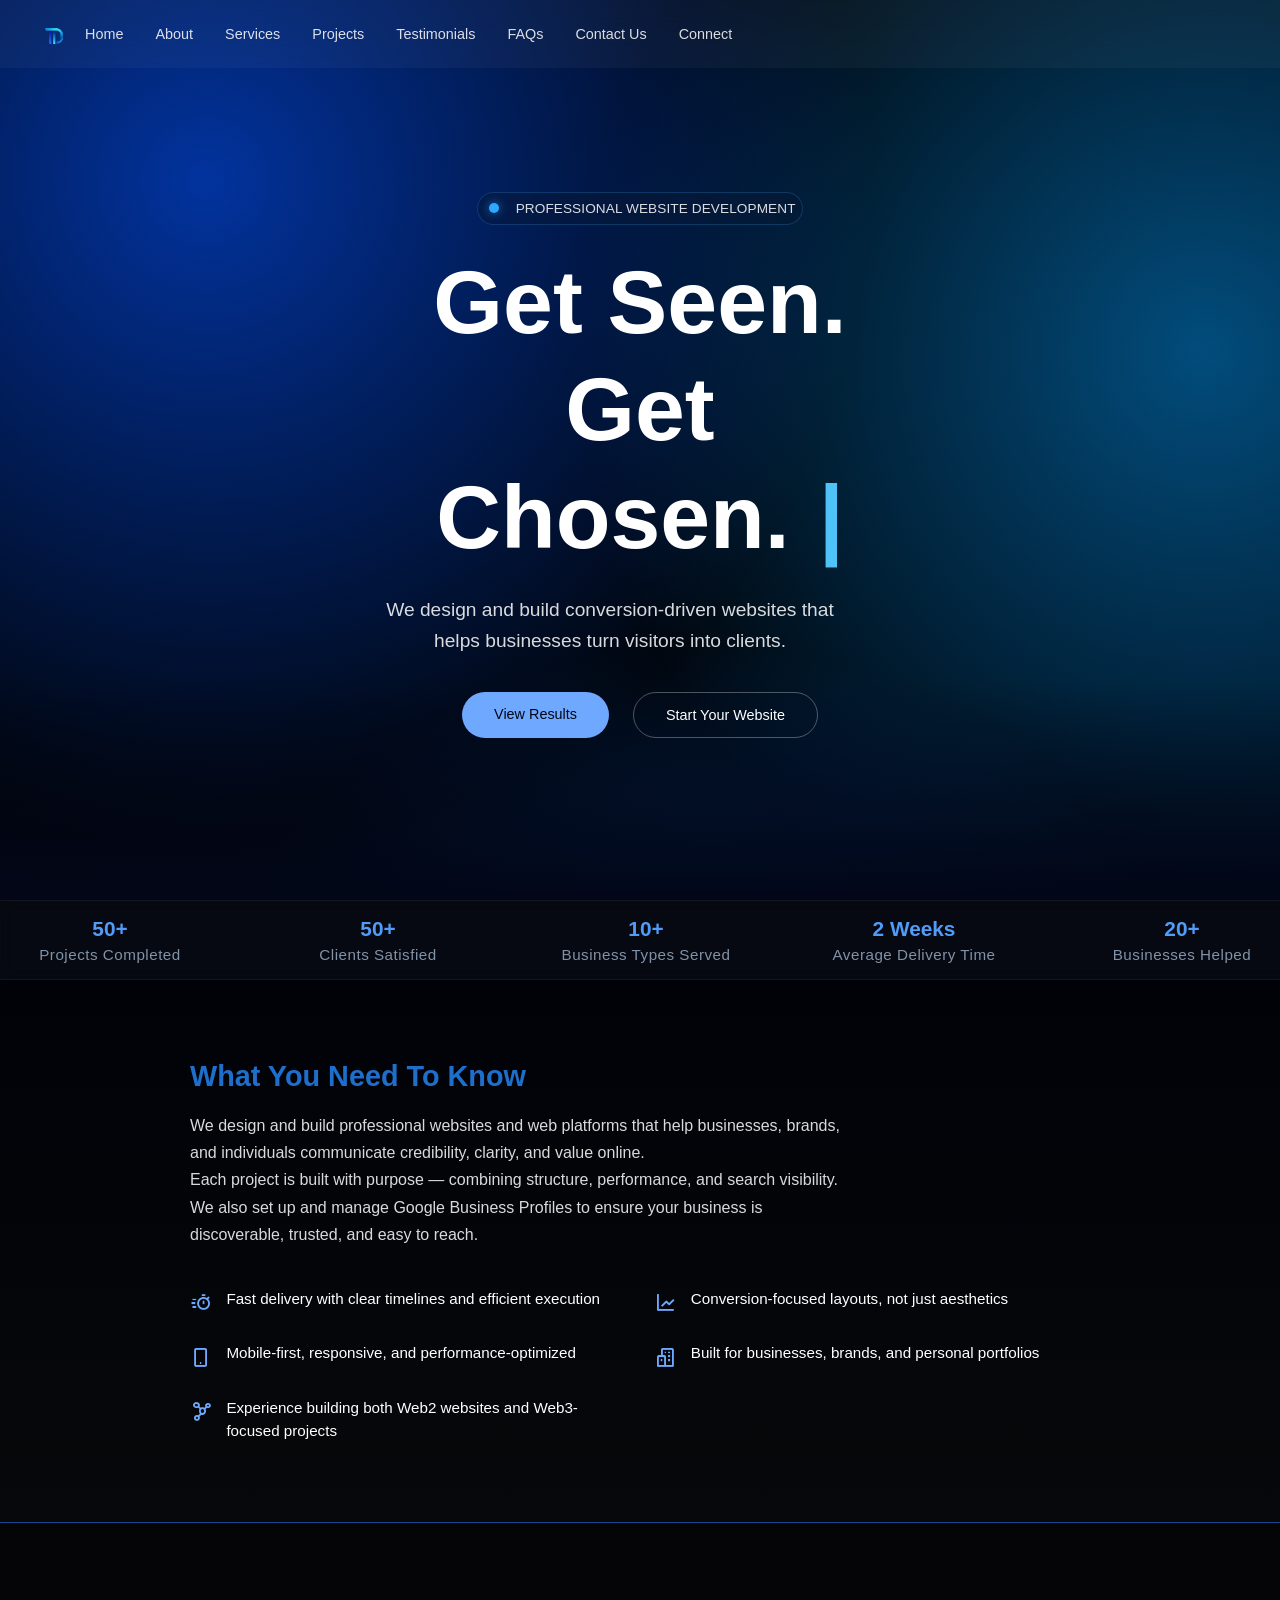
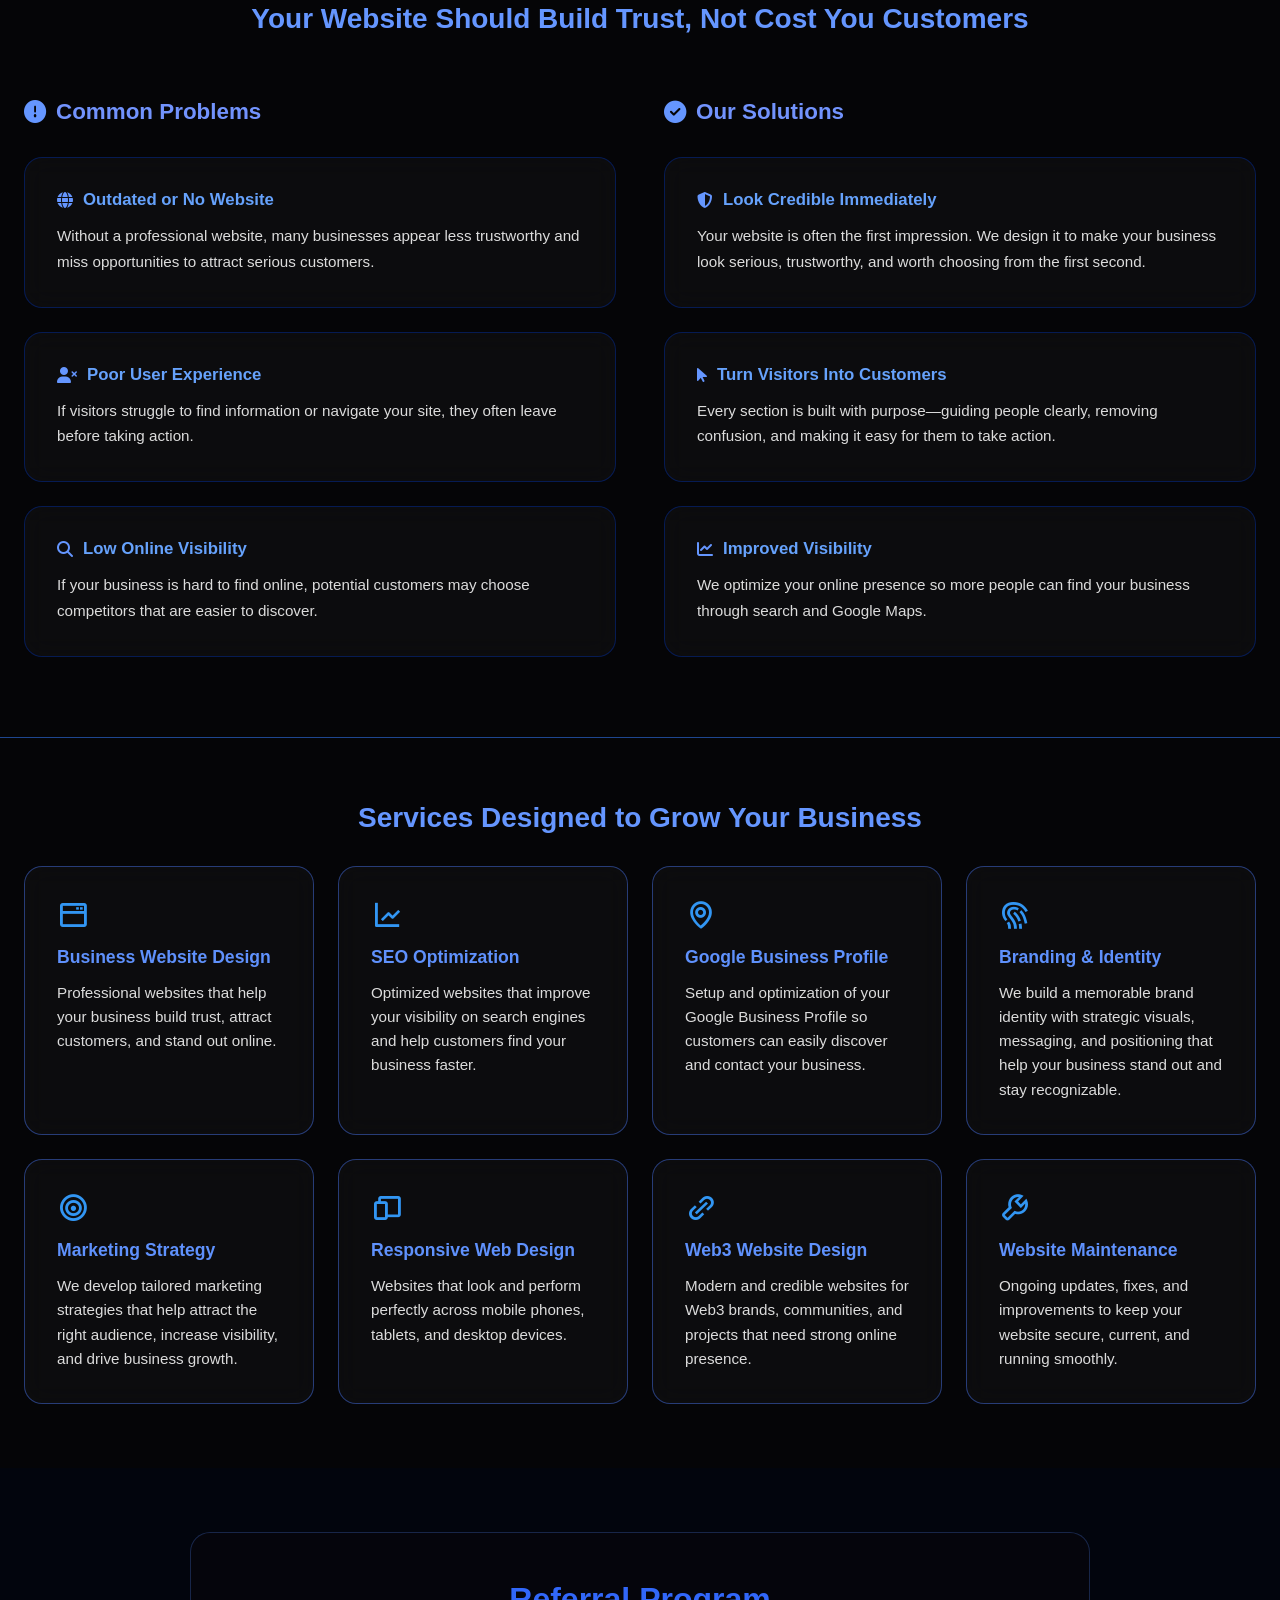
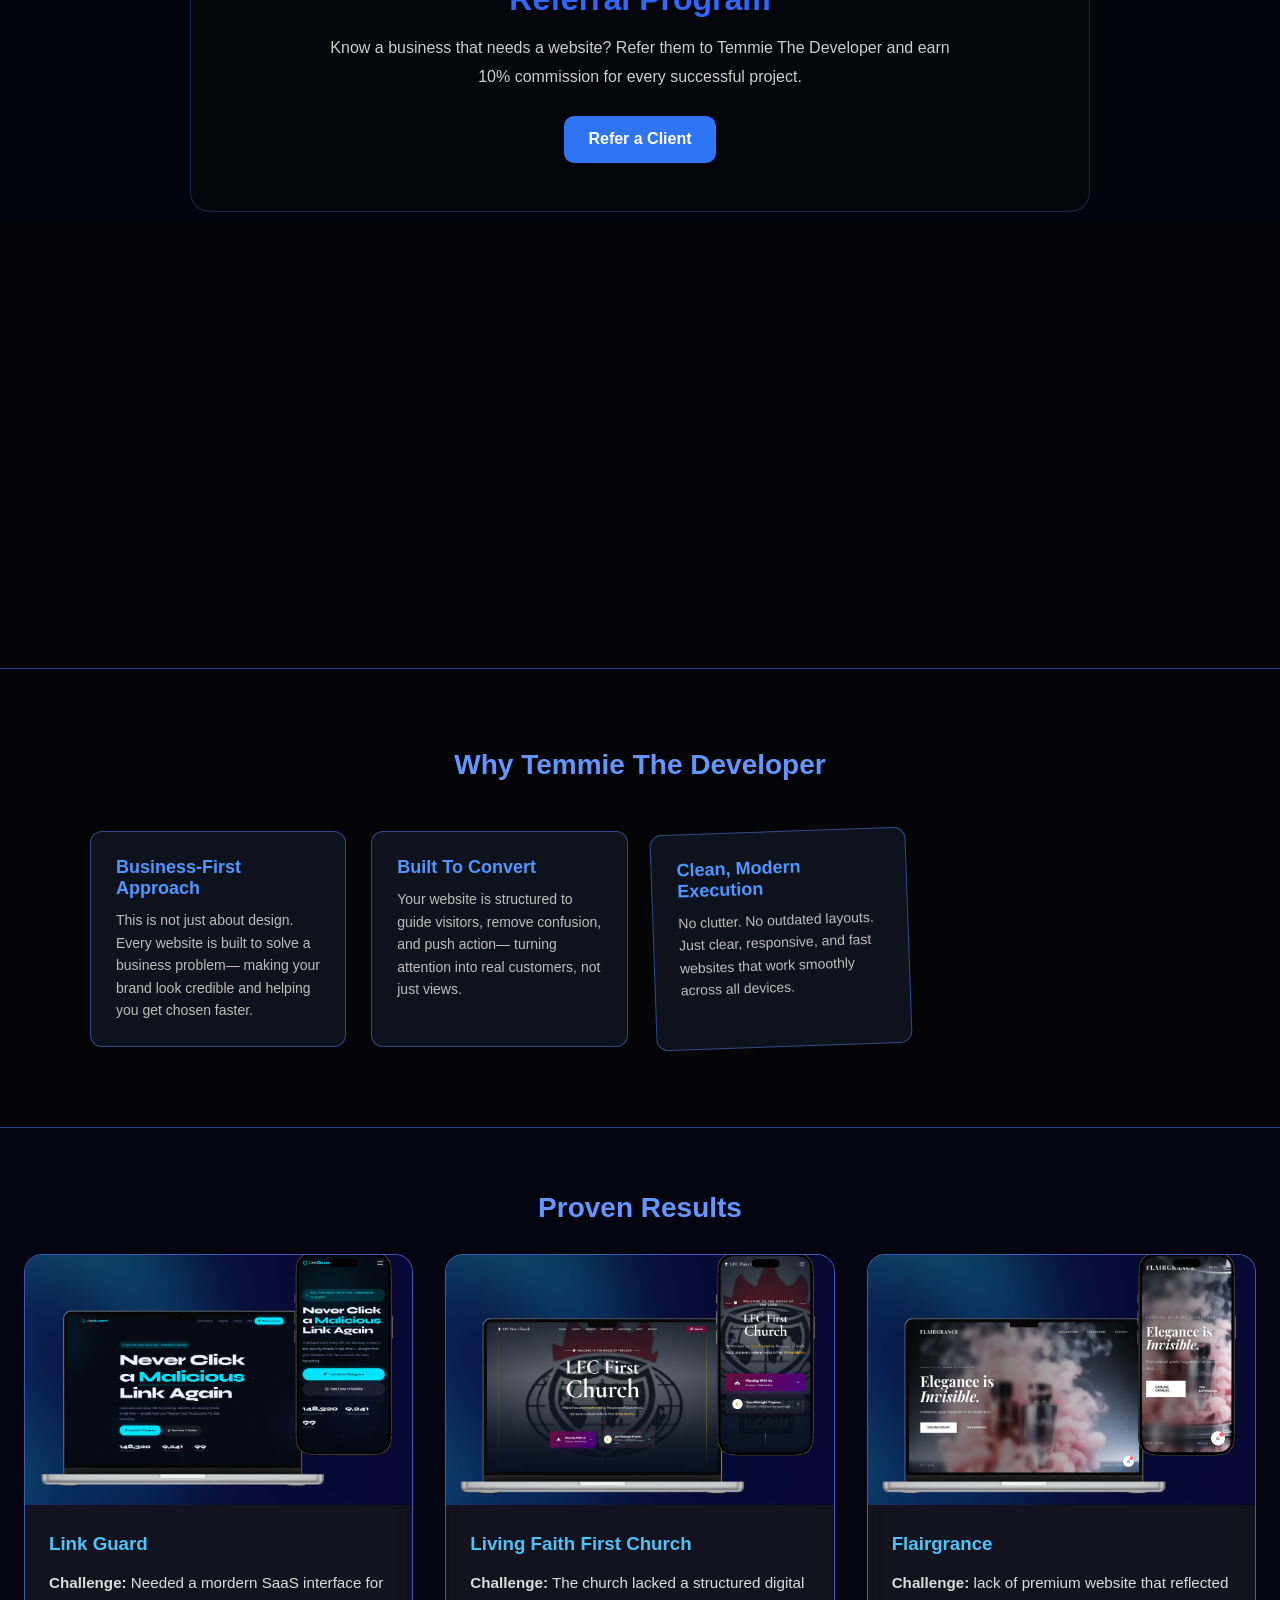
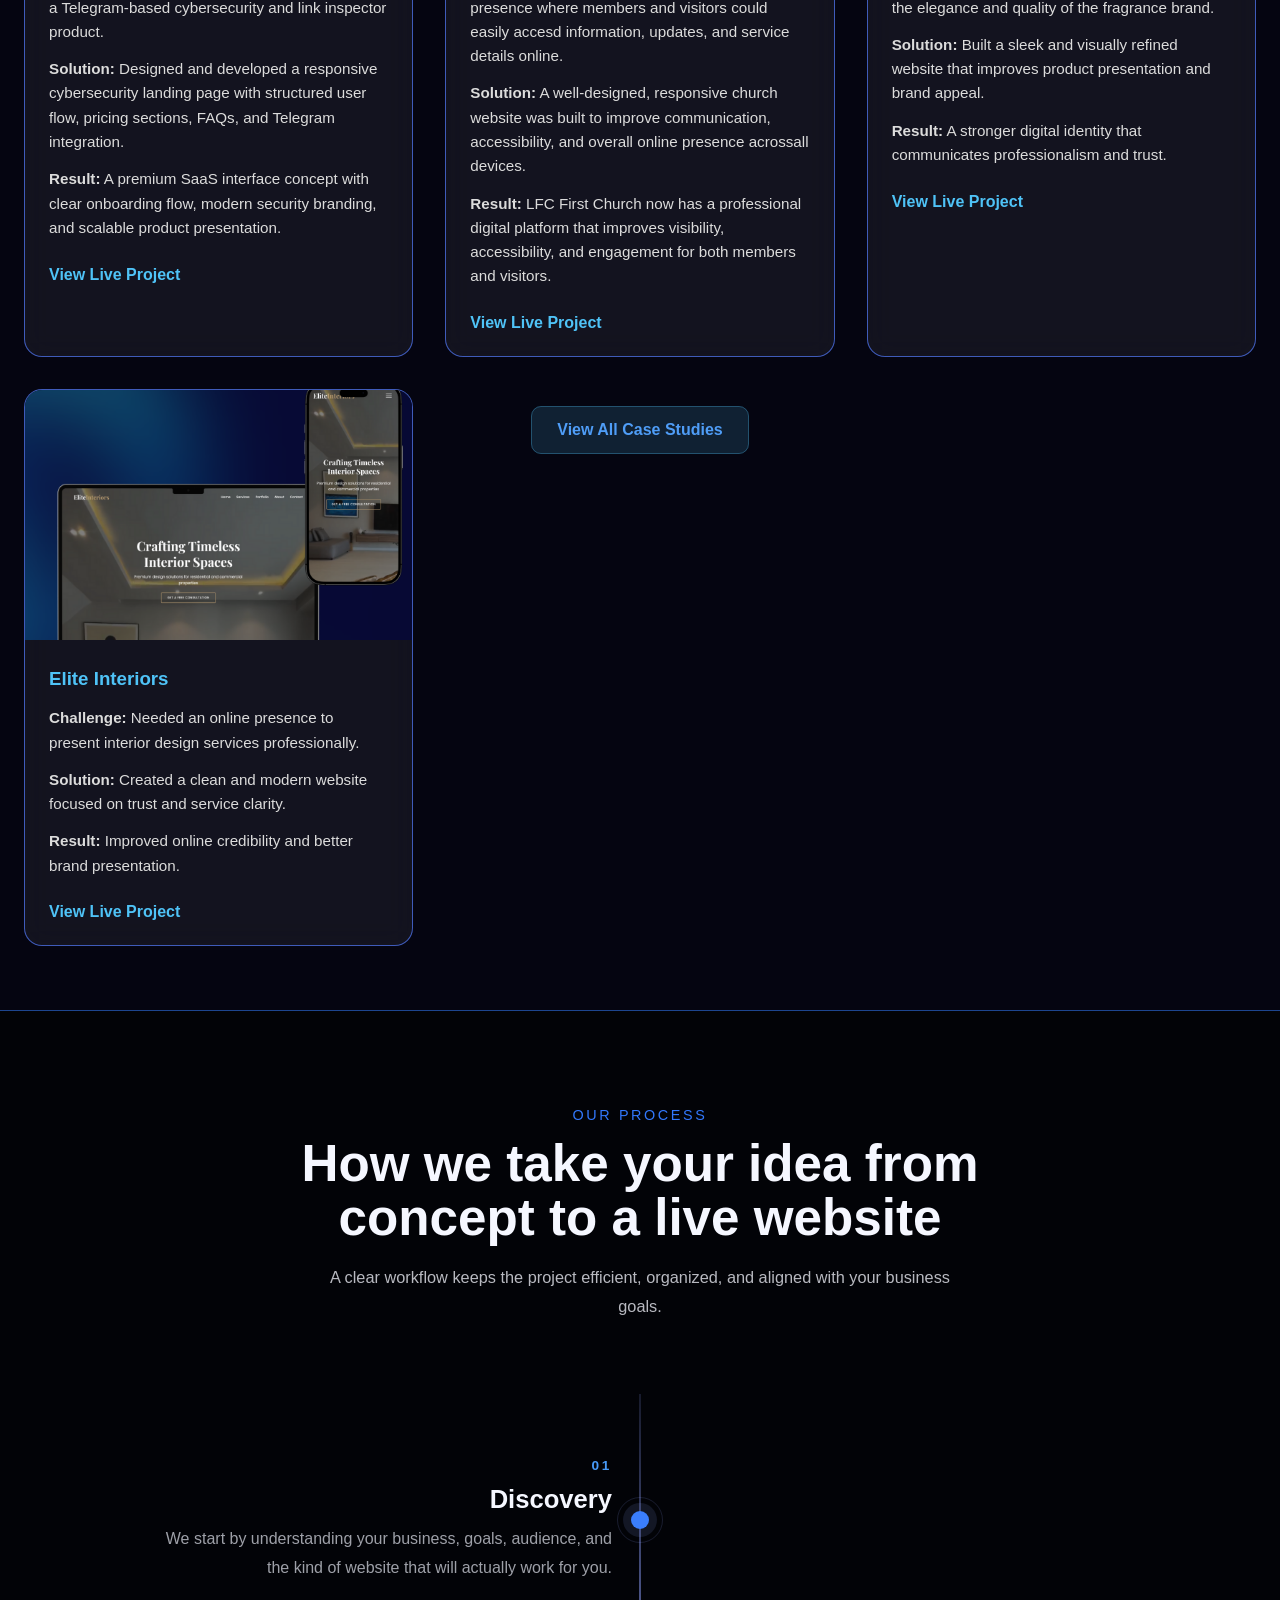
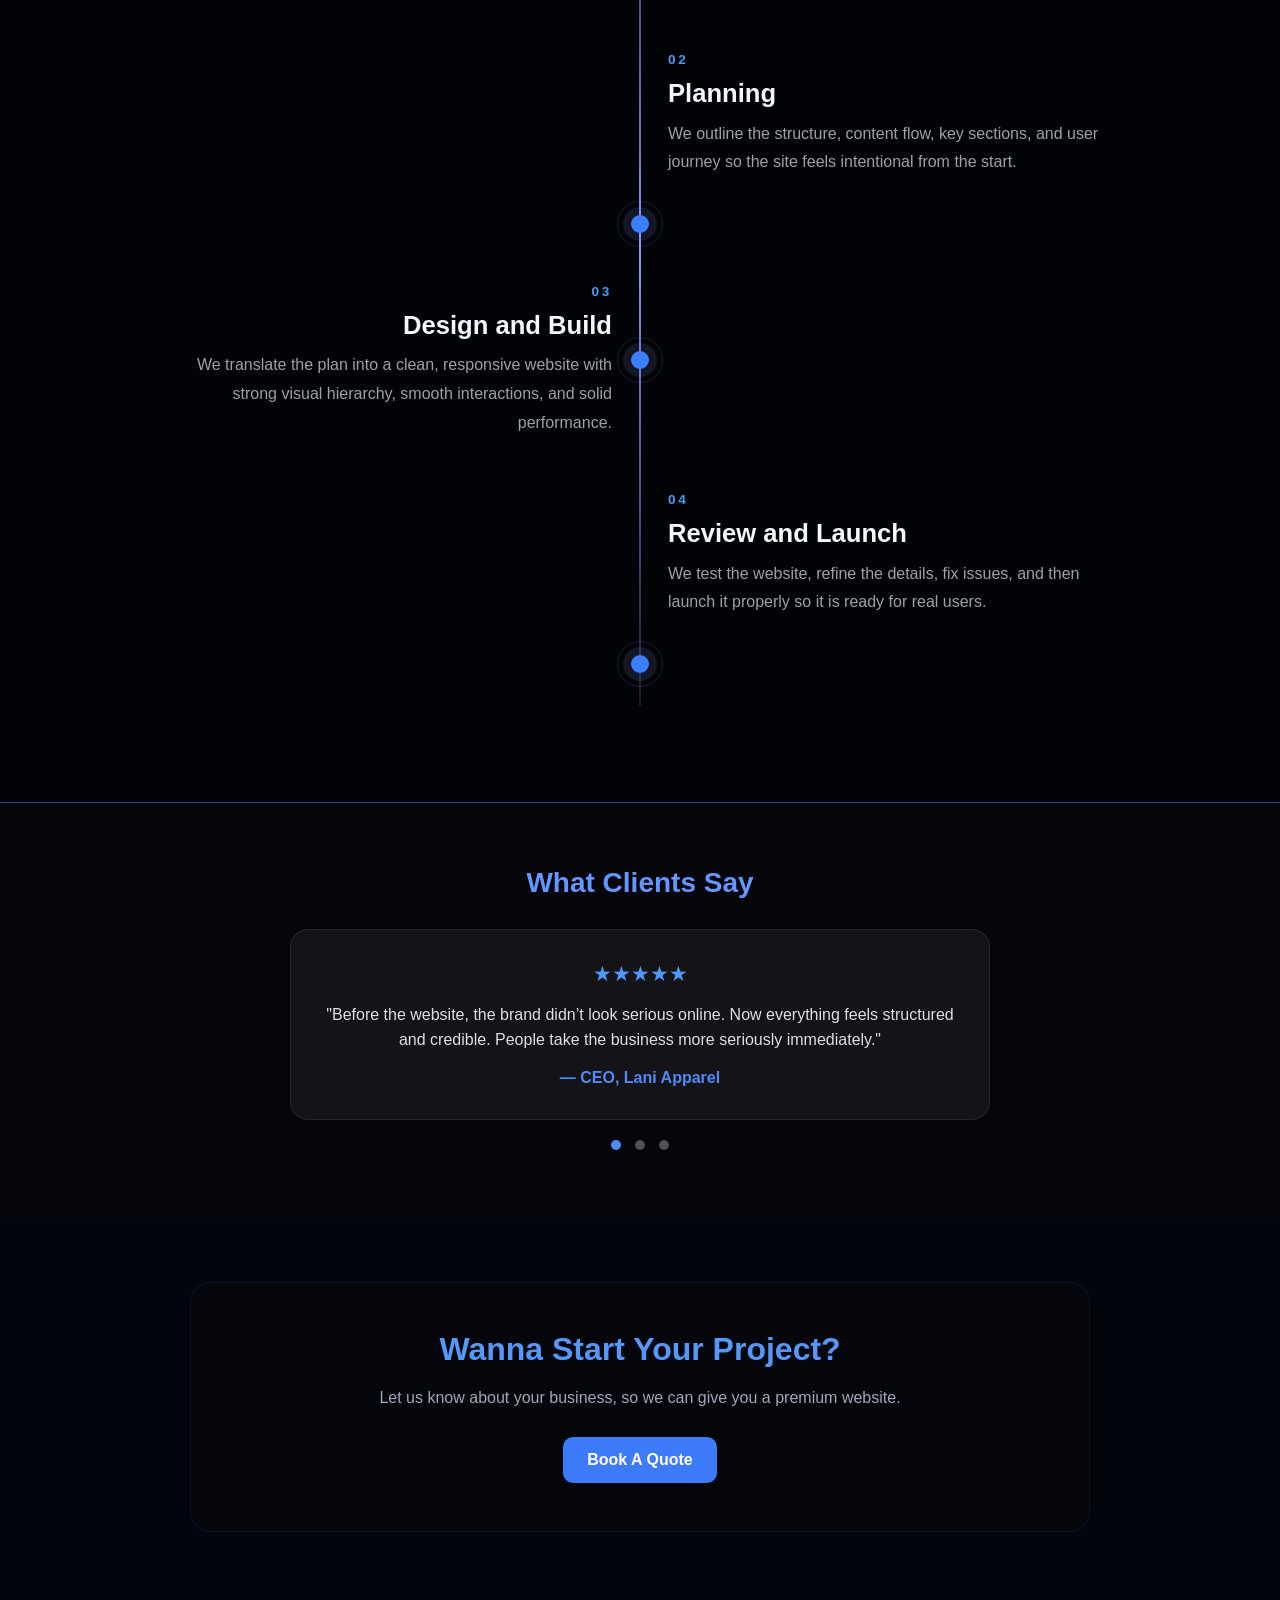
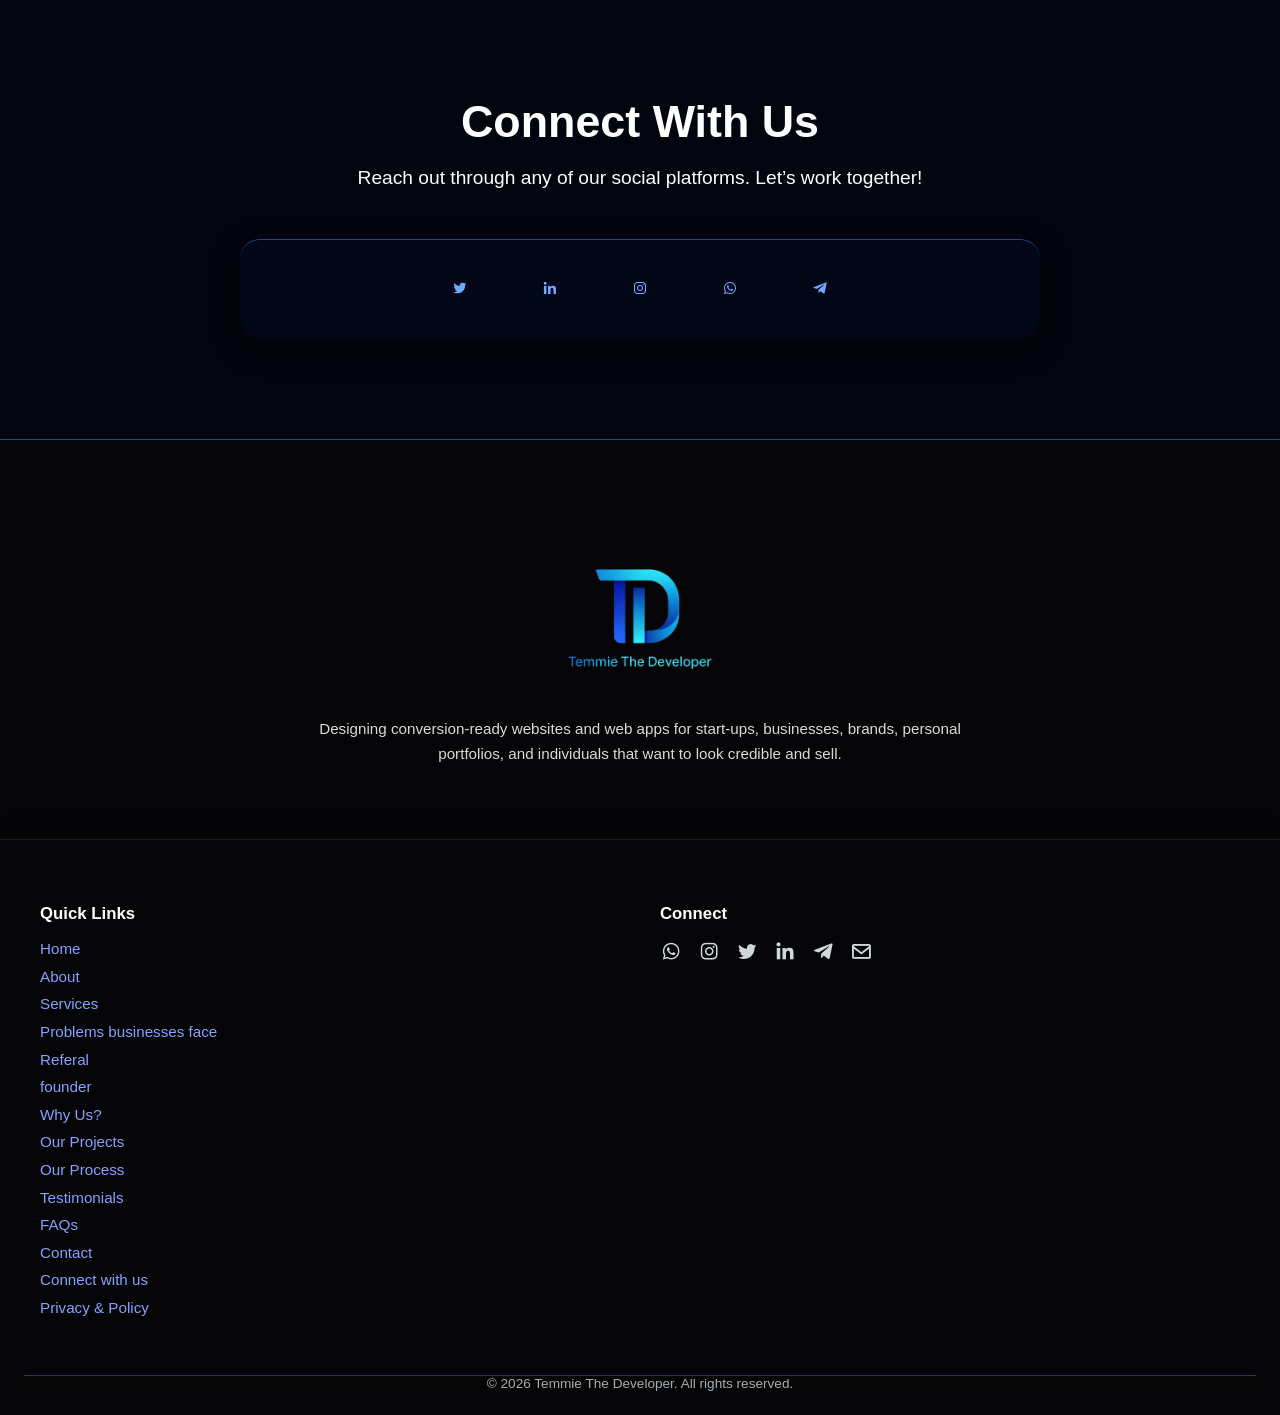
==== commit 3ae5911d: "Add files via upload" ====
--- a/index.html
+++ b/index.html
@@ -365,6 +365,20 @@
       <p>Setup and optimization of your Google Business Profile so customers can easily discover and contact your business.</p>
     </div>
 
+    <div class="service-card diagonal-card" data-aos="fade-up">
+      <i class='bx bx-fingerprint'></i>
+      <h3>Branding & Identity</h3>
+      <p>We build a memorable brand identity with strategic visuals, messaging, and positioning that help your business stand out and stay recognizable.</p>
+    </div>
+
+     <div class="service-card diagonal-card" data-aos="fade-up">
+      <i class='bx bx-bullseye'></i>
+      <h3>Marketing Strategy</h3>
+      <p>We develop tailored marketing strategies that help attract the right audience, increase visibility, and drive business growth.</p>
+    </div>
+
+
+   
     <div class="service-card diagonal-card" data-aos="fade-up">
       <i class='bx bx-devices'></i>
       <h3>Responsive Web Design</h3>
--- a/styles.css
+++ b/styles.css
@@ -58,7 +58,7 @@
   left: 0;
   width: 100%;
   height: 100%;
-  background: #0b122e;
+  background: #000102;
   background-image: url('logo.png');
    background-size: cover;
   background-position: center 50%;
@@ -226,14 +226,14 @@
 }
 
 .hero-text h1 {
-  font-size: 2.6rem;
+ font-size: clamp(3.5rem, 7vw, 7rem);
   font-weight: 600;
   line-height: 1.2;
   margin-bottom: 1.5rem;
 }
 
 .hero-text p {
-  font-size: 1rem;
+  font-size: clamp(1rem, 1.5vw, 1.4rem);
   line-height: 1.6;
   opacity: 0.85;
   max-width: 460px;
@@ -247,6 +247,7 @@
   flex-direction: row;
   gap: 1.5rem;
   z-index: 20;
+  justify-content: center;
 }
 
 @media (max-width: 768px) {
@@ -1422,7 +1423,9 @@
   position: fixed;
   top: -100px;
   right: 20px;
-  background: rgba(8, 25, 55, 0.95);
+  background: rgba(1, 3, 7, 0.466);
+  backdrop-filter: blur(15px);
+  -webkit-backdrop-filter: blur(15px);
   color: #fff;
   padding: 0.9rem 1rem;
   border-radius: 12px;
@@ -1474,6 +1477,7 @@
   margin-bottom: 22px;
 }
 
+
 .referral-form input {
   padding: 0.9rem 1rem;
   border-radius: 10px;
@@ -1482,7 +1486,6 @@
   color: #fff;
   outline: none;
 }
-
 
 .referral-form textarea {
   border-radius: 10px;
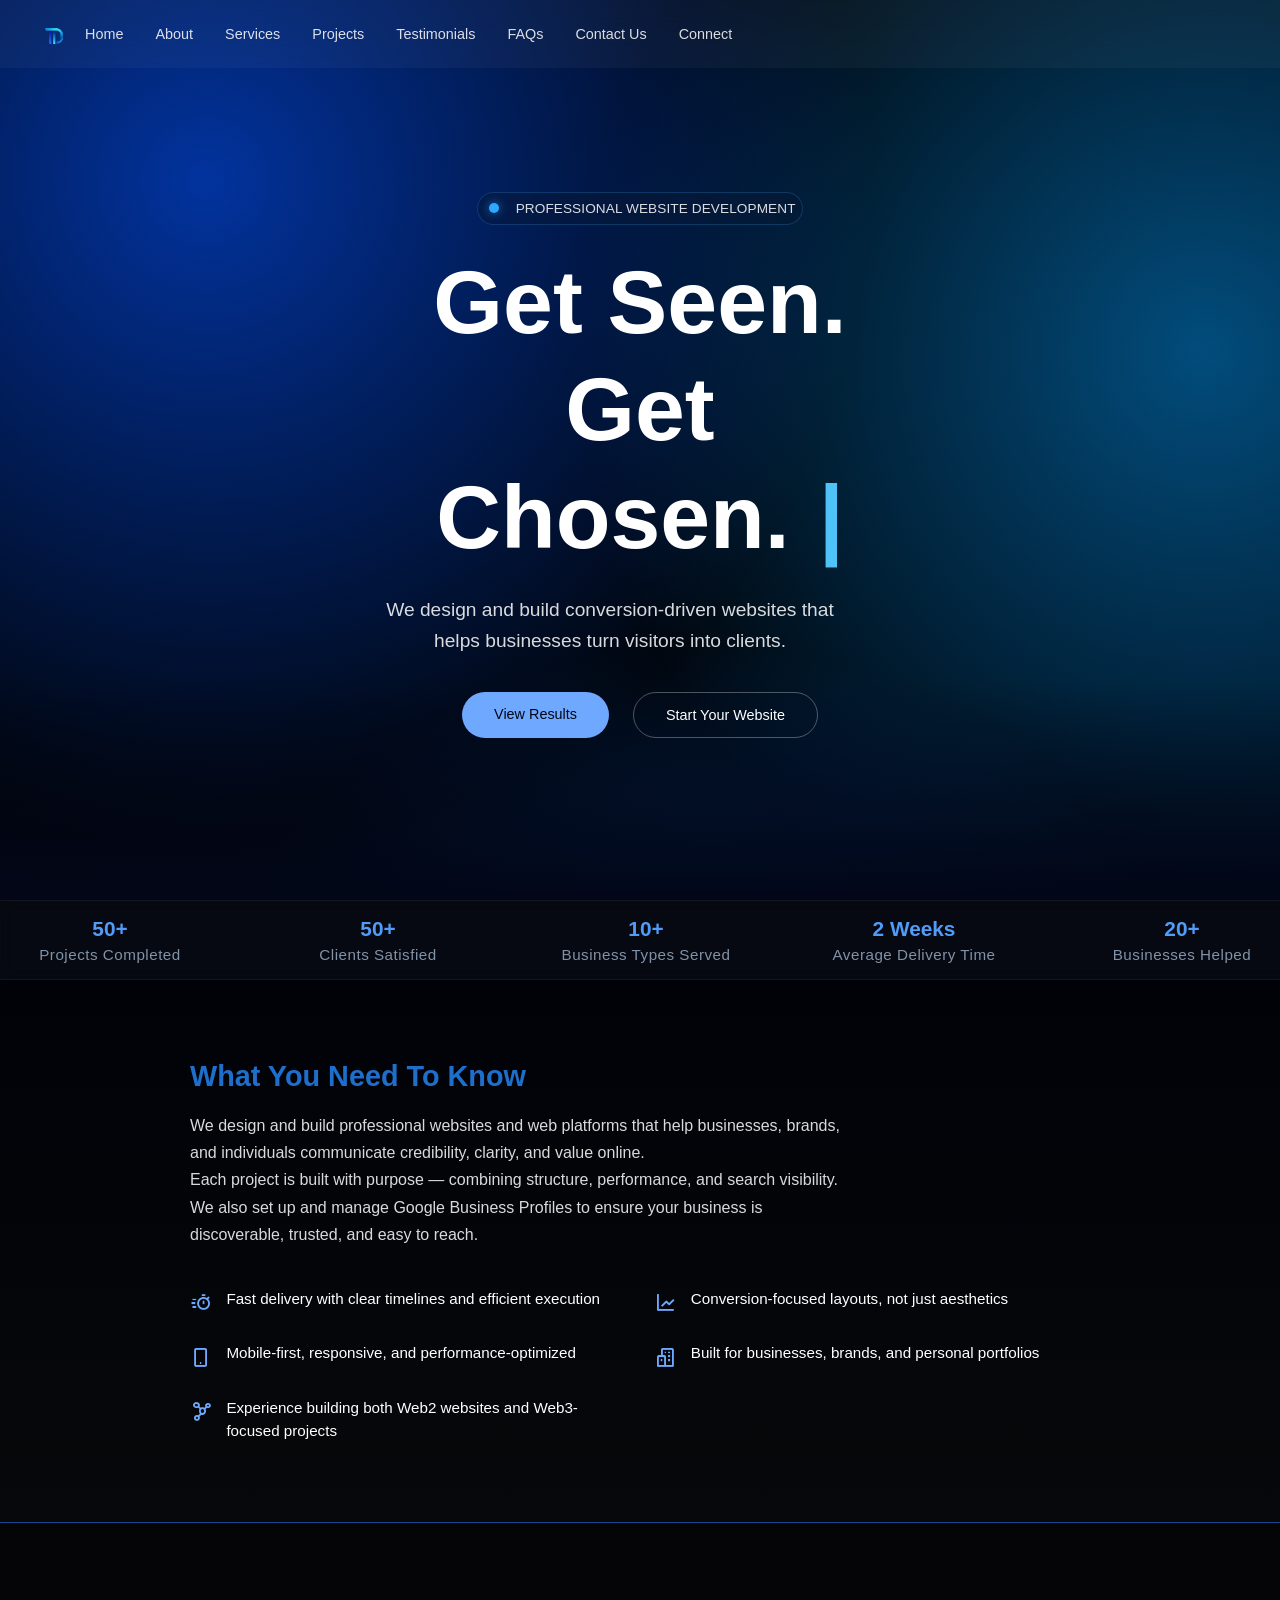
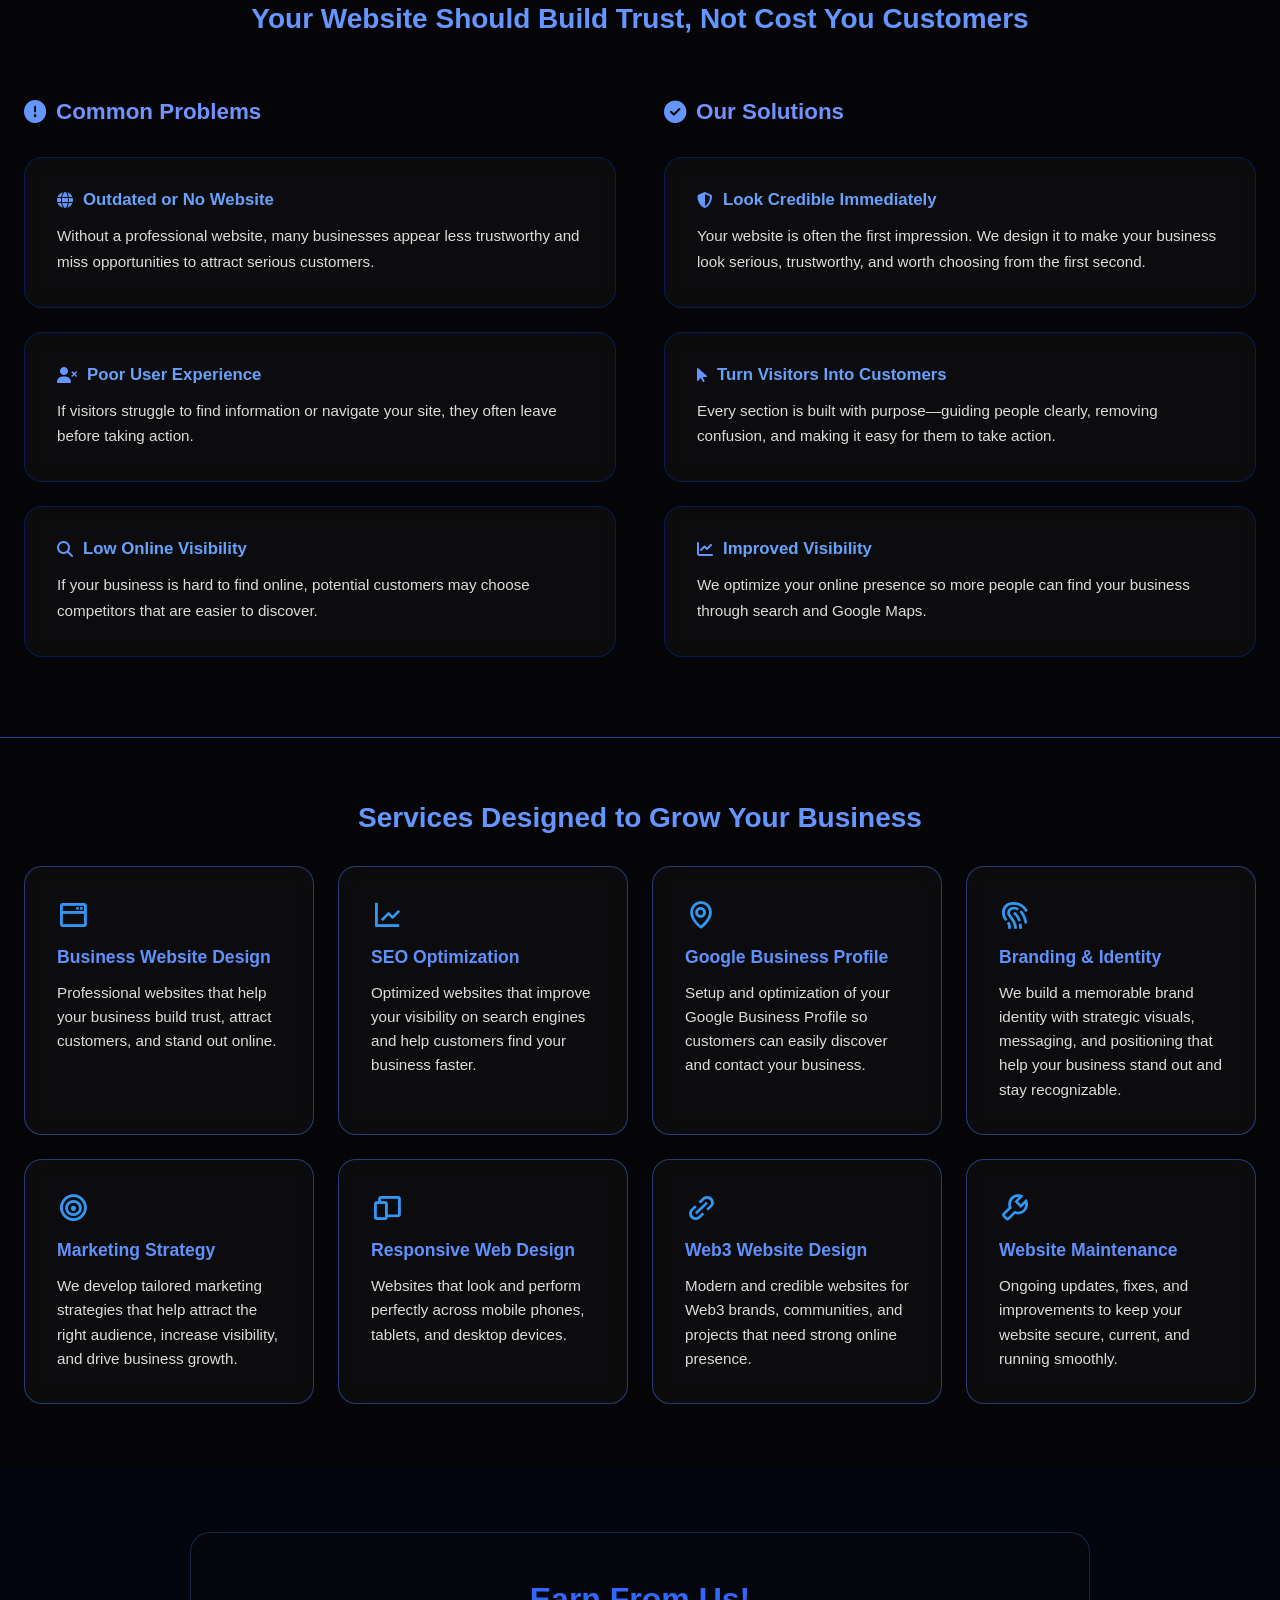
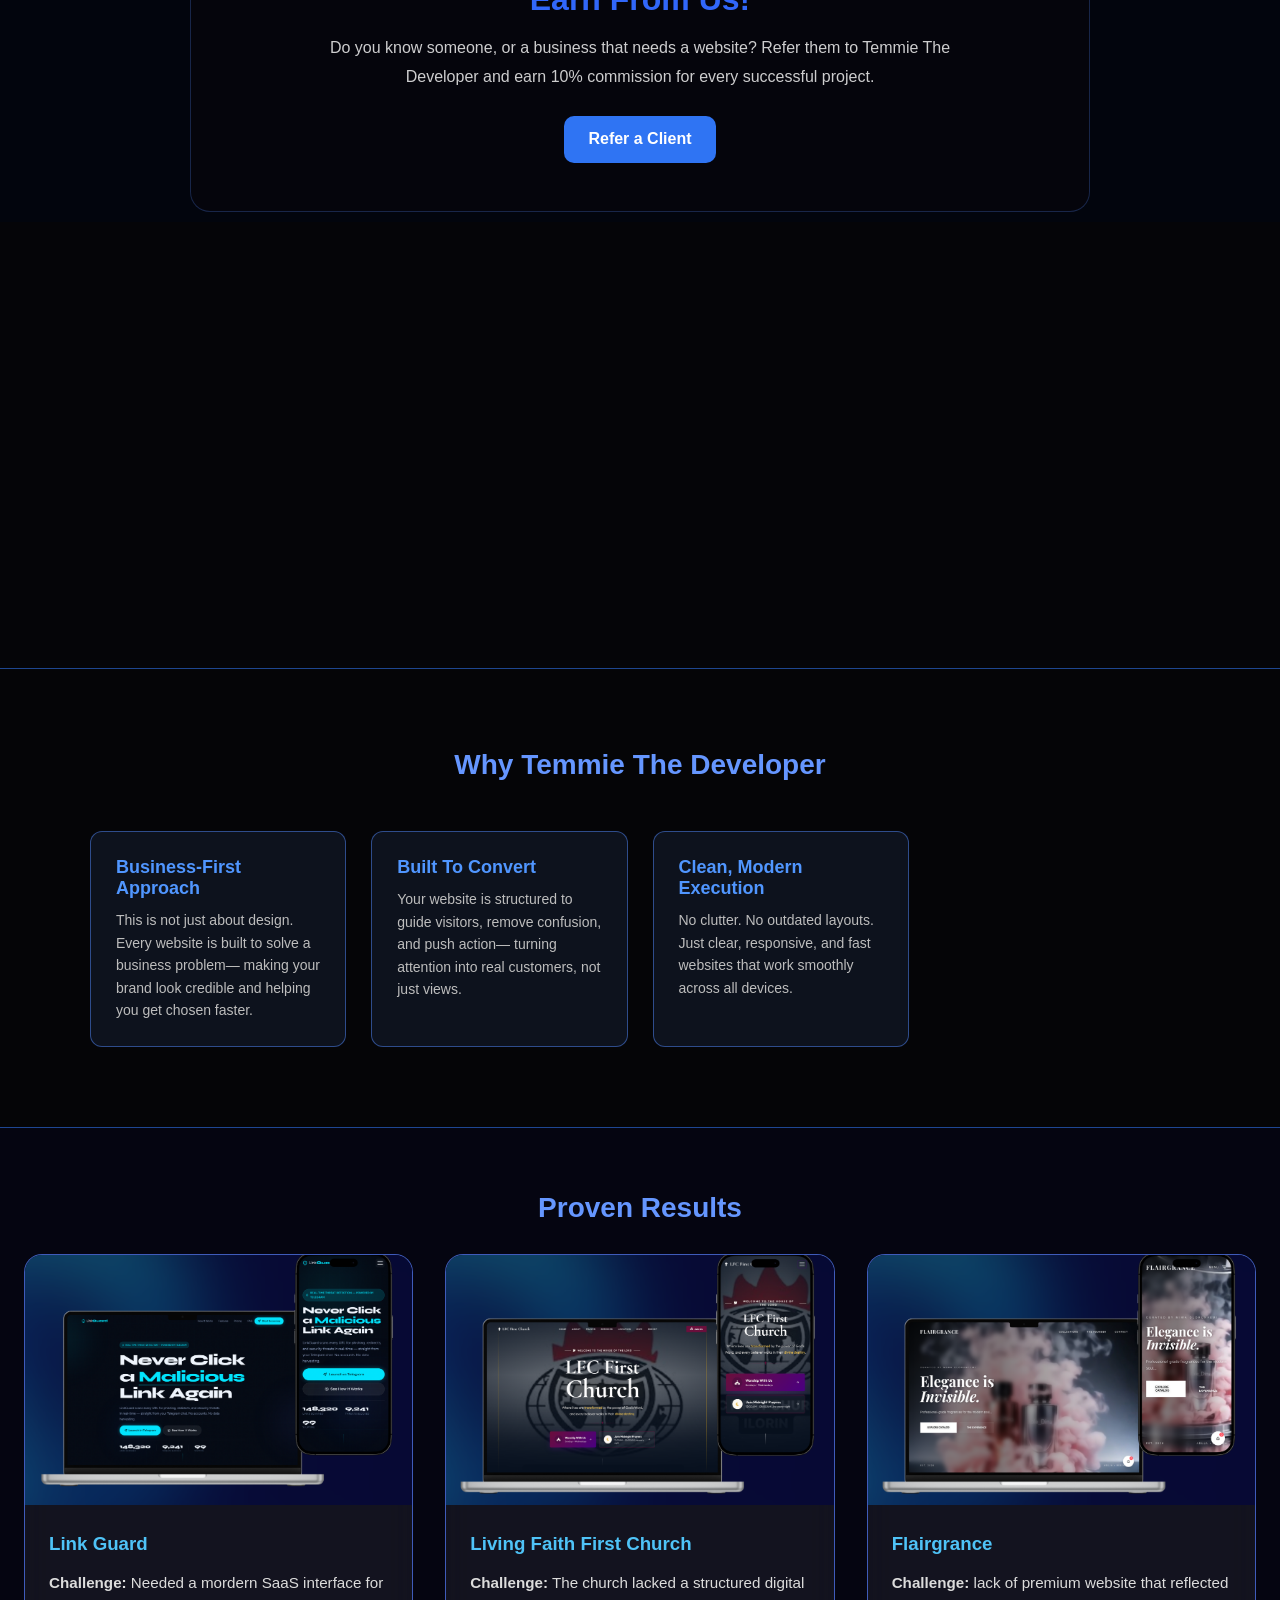
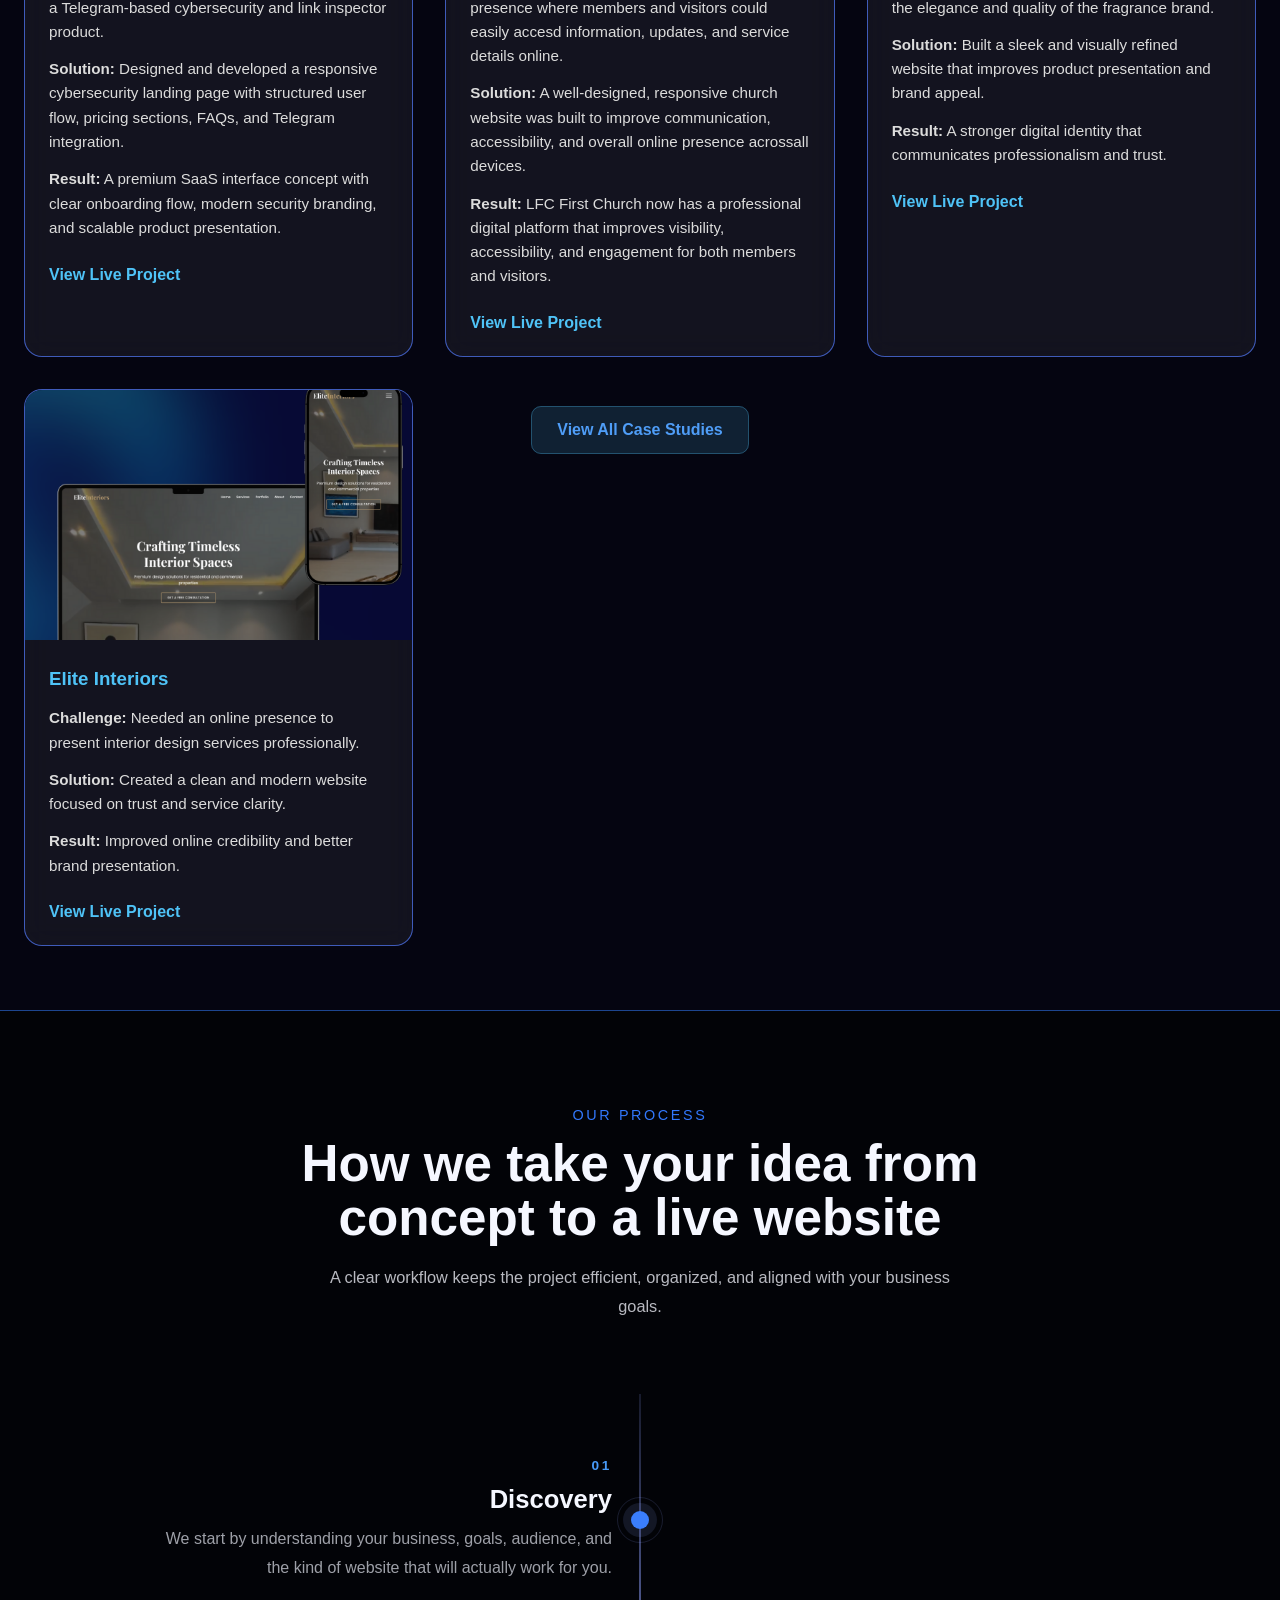
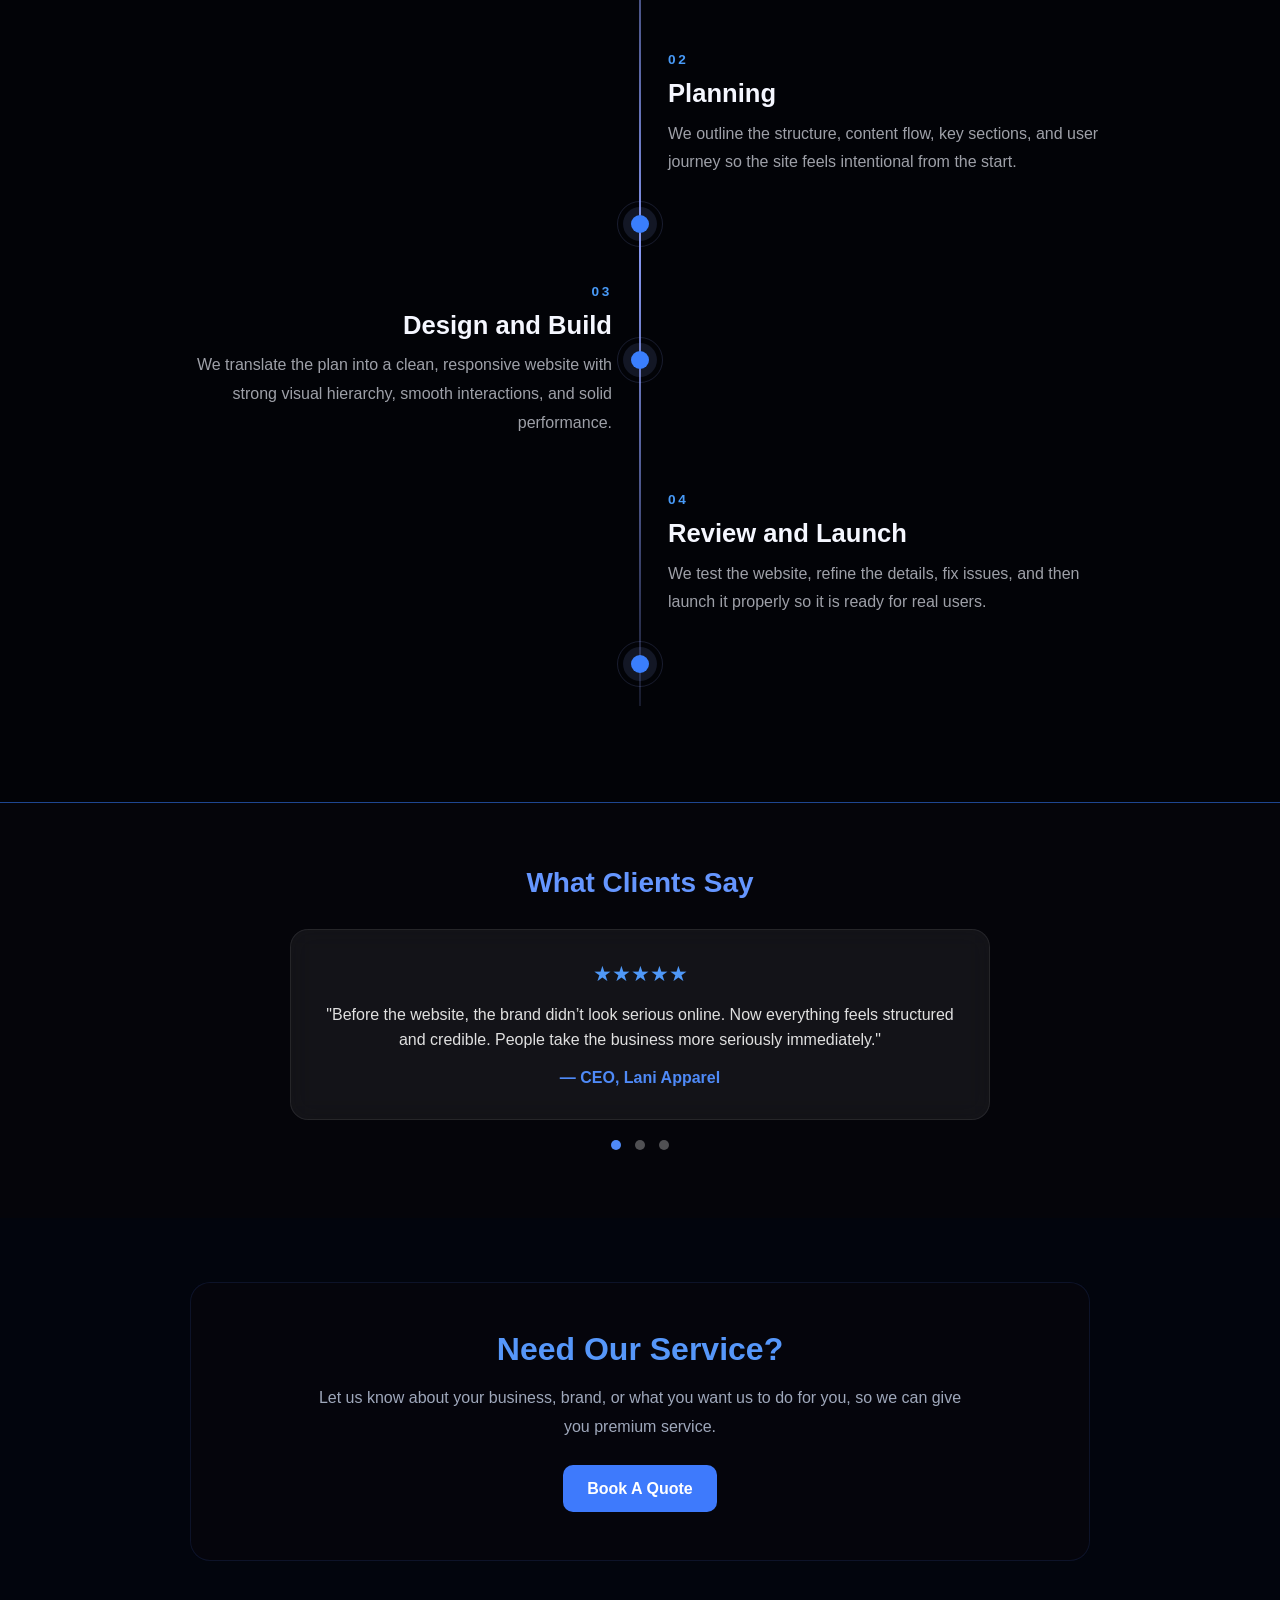
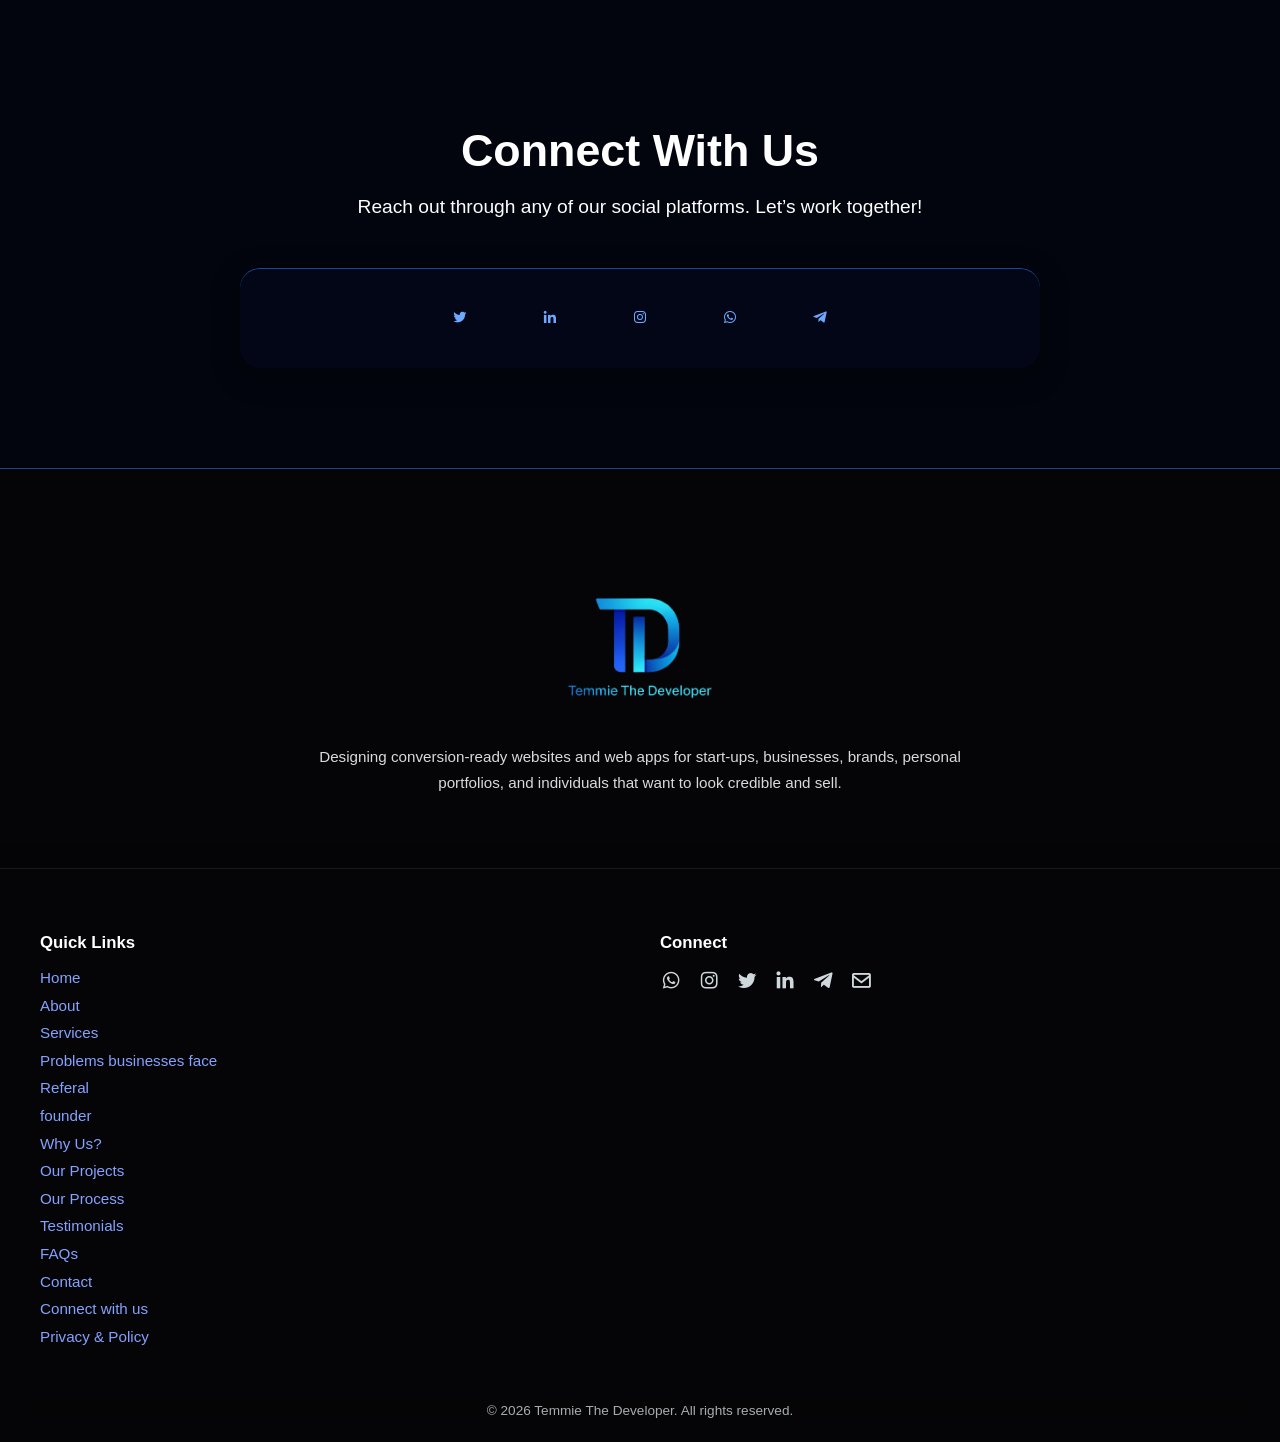
==== commit 93855854: "Add files via upload" ====
--- a/index.html
+++ b/index.html
@@ -248,7 +248,7 @@
         Common Problems
       </h3>
 
-      <div class="ps-card" data-aos="zoom-in">
+      <div class="ps-card diagonal-card" data-aos="zoom-in">
         <div class="ps-item">
           <h4>
             <i class="fa-solid fa-globe"></i>
@@ -261,7 +261,7 @@
         </div>
       </div>
 
-      <div class="ps-card" data-aos="zoom-in">
+      <div class="ps-card diagonal-card" data-aos="zoom-in">
         <div class="ps-item">
           <h4>
             <i class="fa-solid fa-user-xmark"></i>
@@ -274,7 +274,7 @@
         </div>
       </div>
 
-      <div class="ps-card" data-aos="zoom-in">
+      <div class="ps-card diagonal-card" data-aos="zoom-in">
         <div class="ps-item">
           <h4>
             <i class="fa-solid fa-magnifying-glass"></i>
@@ -297,7 +297,7 @@
         Our Solutions
       </h3>
 
-      <div class="ps-card" data-aos="zoom-out">
+      <div class="ps-card diagonal-card" data-aos="zoom-out">
         <div class="ps-item">
           <h4>
             <i class="fa-solid fa-shield-halved"></i>
@@ -310,7 +310,7 @@
         </div>
       </div>
 
-      <div class="ps-card" data-aos="zoom-out">
+      <div class="ps-card diagonal-card" data-aos="zoom-out">
         <div class="ps-item">
           <h4>
             <i class="fa-solid fa-arrow-pointer"></i>
@@ -323,7 +323,7 @@
         </div>
       </div>
 
-      <div class="ps-card" data-aos="zoom-out">
+      <div class="ps-card diagonal-card" data-aos="zoom-out">
         <div class="ps-item">
           <h4>
             <i class="fa-solid fa-chart-line"></i>
@@ -347,31 +347,31 @@
 
   <div class="services-container">
 
-    <div class="service-card diagonal-card" data-aos="fade-up">
+    <div class="service-card" data-aos="fade-up">
       <i class='bx bx-window-alt'></i>
       <h3>Business Website Design</h3>
       <p>Professional websites that help your business build trust, attract customers, and stand out online.</p>
     </div>
 
-    <div class="service-card diagonal-card" data-aos="fade-up" data-aos-delay="100">
+    <div class="service-card" data-aos="fade-up" data-aos-delay="100">
       <i class='bx bx-line-chart'></i>
       <h3>SEO Optimization</h3>
       <p>Optimized websites that improve your visibility on search engines and help customers find your business faster.</p>
     </div>
 
-    <div class="service-card diagonal-card" data-aos="fade-up" data-aos-delay="200">
+    <div class="service-card" data-aos="fade-up" data-aos-delay="200">
       <i class='bx bx-map'></i>
       <h3>Google Business Profile</h3>
       <p>Setup and optimization of your Google Business Profile so customers can easily discover and contact your business.</p>
     </div>
 
-    <div class="service-card diagonal-card" data-aos="fade-up">
+    <div class="service-card" data-aos="fade-up">
       <i class='bx bx-fingerprint'></i>
       <h3>Branding & Identity</h3>
       <p>We build a memorable brand identity with strategic visuals, messaging, and positioning that help your business stand out and stay recognizable.</p>
     </div>
 
-     <div class="service-card diagonal-card" data-aos="fade-up">
+     <div class="service-card" data-aos="fade-up">
       <i class='bx bx-bullseye'></i>
       <h3>Marketing Strategy</h3>
       <p>We develop tailored marketing strategies that help attract the right audience, increase visibility, and drive business growth.</p>
@@ -379,19 +379,19 @@
 
 
    
-    <div class="service-card diagonal-card" data-aos="fade-up">
+    <div class="service-card" data-aos="fade-up">
       <i class='bx bx-devices'></i>
       <h3>Responsive Web Design</h3>
       <p>Websites that look and perform perfectly across mobile phones, tablets, and desktop devices.</p>
     </div>
 
-    <div class="service-card diagonal-card" data-aos="fade-up" data-aos-delay="100">
+    <div class="service-card" data-aos="fade-up" data-aos-delay="100">
       <i class='bx bx-link-alt'></i>
       <h3>Web3 Website Design</h3>
       <p>Modern and credible websites for Web3 brands, communities, and projects that need strong online presence.</p>
     </div>
 
-    <div class="service-card diagonal-card" data-aos="fade-up" data-aos-delay="200">
+    <div class="service-card" data-aos="fade-up" data-aos-delay="200">
       <i class='bx bx-wrench'></i>
       <h3>Website Maintenance</h3>
       <p>Ongoing updates, fixes, and improvements to keep your website secure, current, and running smoothly.</p>
@@ -401,13 +401,15 @@
 </section>
 
 <section id="referral" class="referral-section">
-  <h2>Referral Program</h2>
+  <div data-aos="fade-up" data-aos-delay="200">
+  <h2>Earn From Us!</h2>
   <p>
-    Know a business that needs a website? Refer them to Temmie The Developer and earn 10% commission for every successful project.
+    Do you know someone, or a business that needs a website? Refer them to Temmie The Developer and earn 10% commission for every successful project.
   </p>
   <a  href="/referal.html" class="referral-btn" >
   Refer a Client
   </a>
+  </div>
 </section>
 
 
@@ -445,7 +447,7 @@
 
     <div class="why-grid">
 
-      <div class="why-card diagonal-card" data-aos="zoom-in">
+      <div class="why-card" data-aos="zoom-in">
         <h3>Business-First Approach</h3>
         <p>
           This is not just about design. Every website is built to solve a business problem—
@@ -453,7 +455,7 @@
         </p>
       </div>
 
-      <div class="why-card diagonal-card" data-aos="zoom-out">
+      <div class="why-card" data-aos="zoom-out">
         <h3>Built To Convert</h3>
         <p>
           Your website is structured to guide visitors, remove confusion, and push action—
@@ -461,7 +463,7 @@
         </p>
       </div>
 
-      <div class="why-card diagonal-card">
+      <div class="why-card">
         <h3>Clean, Modern Execution</h3>
         <p>
           No clutter. No outdated layouts. Just clear, responsive, and fast websites
@@ -469,7 +471,7 @@
         </p>
       </div>
 
-      <div class="why-card diagonal-card" data-aos="flip-up">
+      <div class="why-card" data-aos="flip-up">
         <h3>Focused & Reliable</h3>
         <p>
           Projects are handled with clear timelines, proper communication, and attention
@@ -638,13 +640,15 @@
 </section>
 
 <section class="contact-section">
-  <h2>Wanna Start Your Project?</h2>
+  <div data-aos="zoom-in" data-aos-delay="200">
+  <h2>Need Our Service?</h2>
   <p>
-    Let us know about your business, so we can give you a premium website.
+    Let us know about your business, brand, or what you want us to do for you, so we can give you premium service.
   </p>
   <a  href="/contact.html" class="contact-btn" >
   Book A Quote
   </a>
+  </div>
 </section>
 
 <!-- Contact Section -->
--- a/styles.css
+++ b/styles.css
@@ -1229,7 +1229,6 @@
 
 .footer-bottom {
     background: #050507;
-   border-top: 1px solid rgba(45, 107, 221, 0.637);
   text-align: center;
   margin-top: 3rem;
   font-size: 0.85rem;
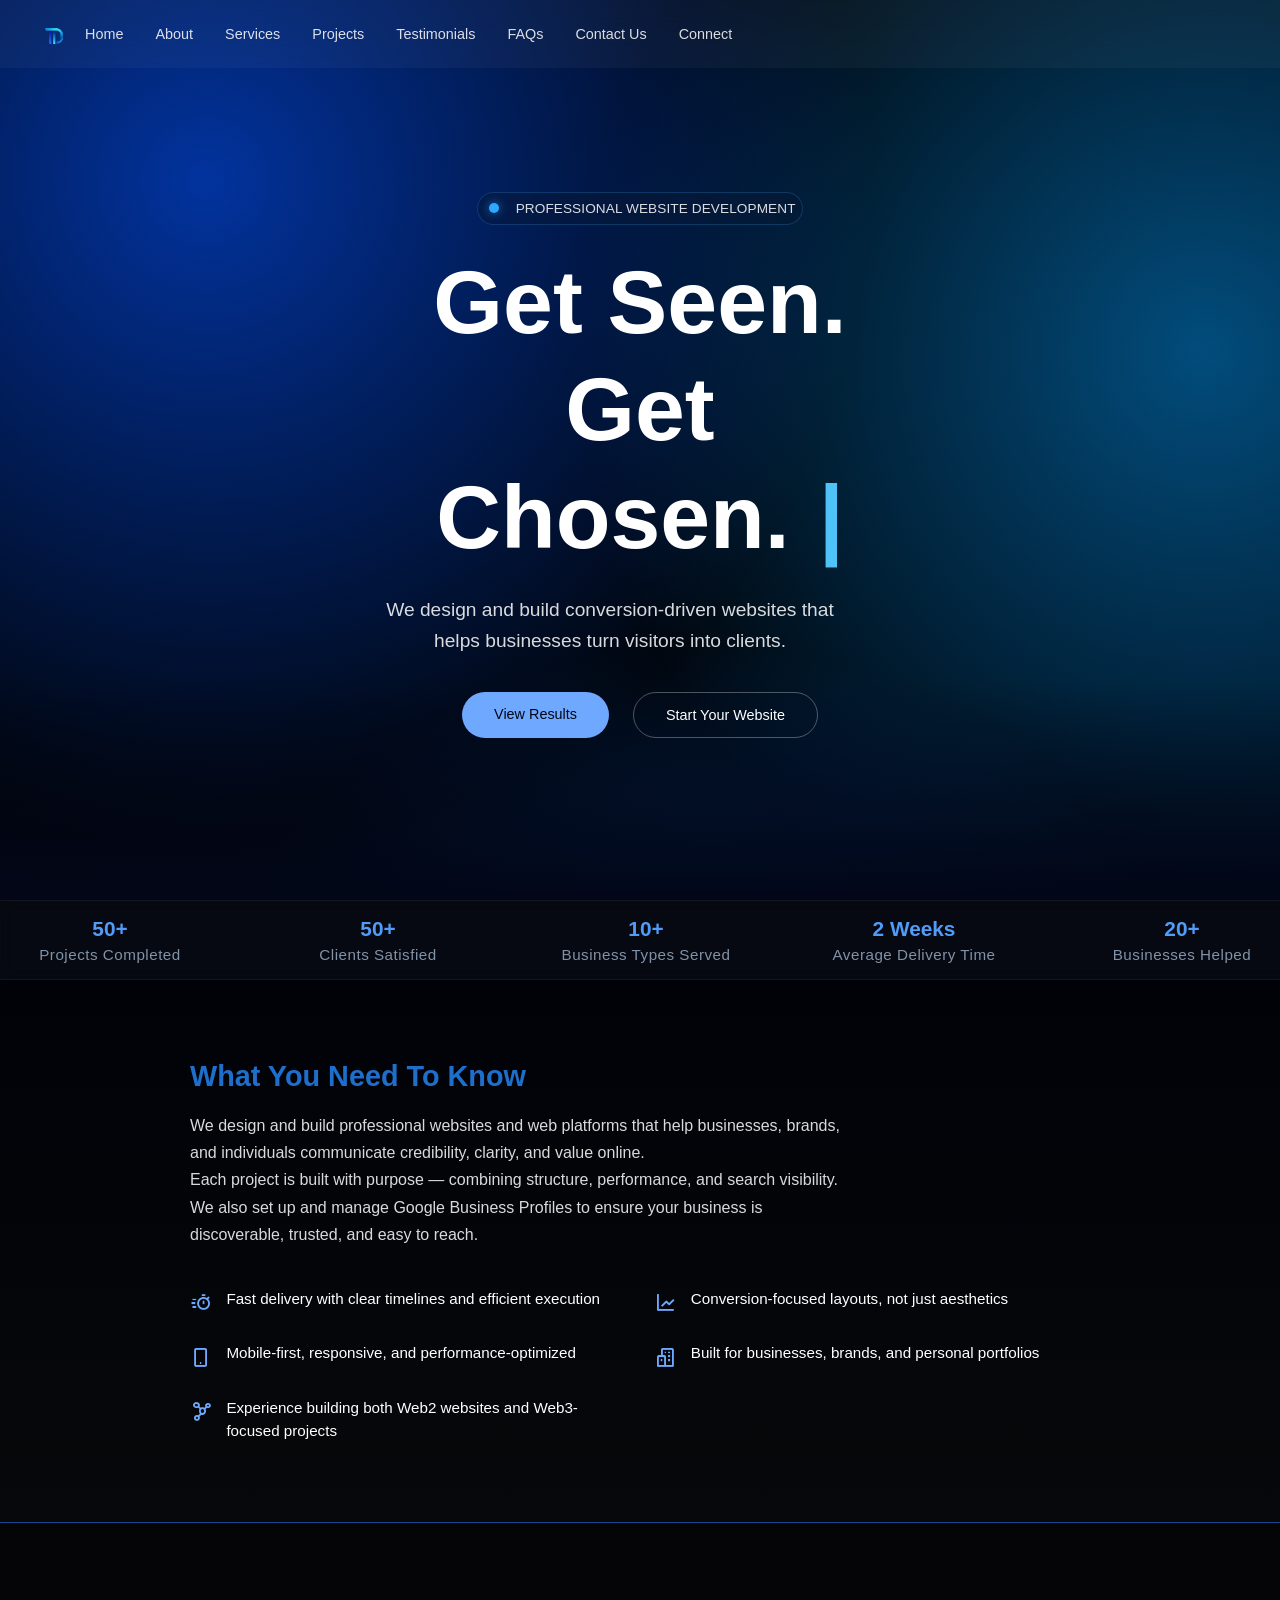
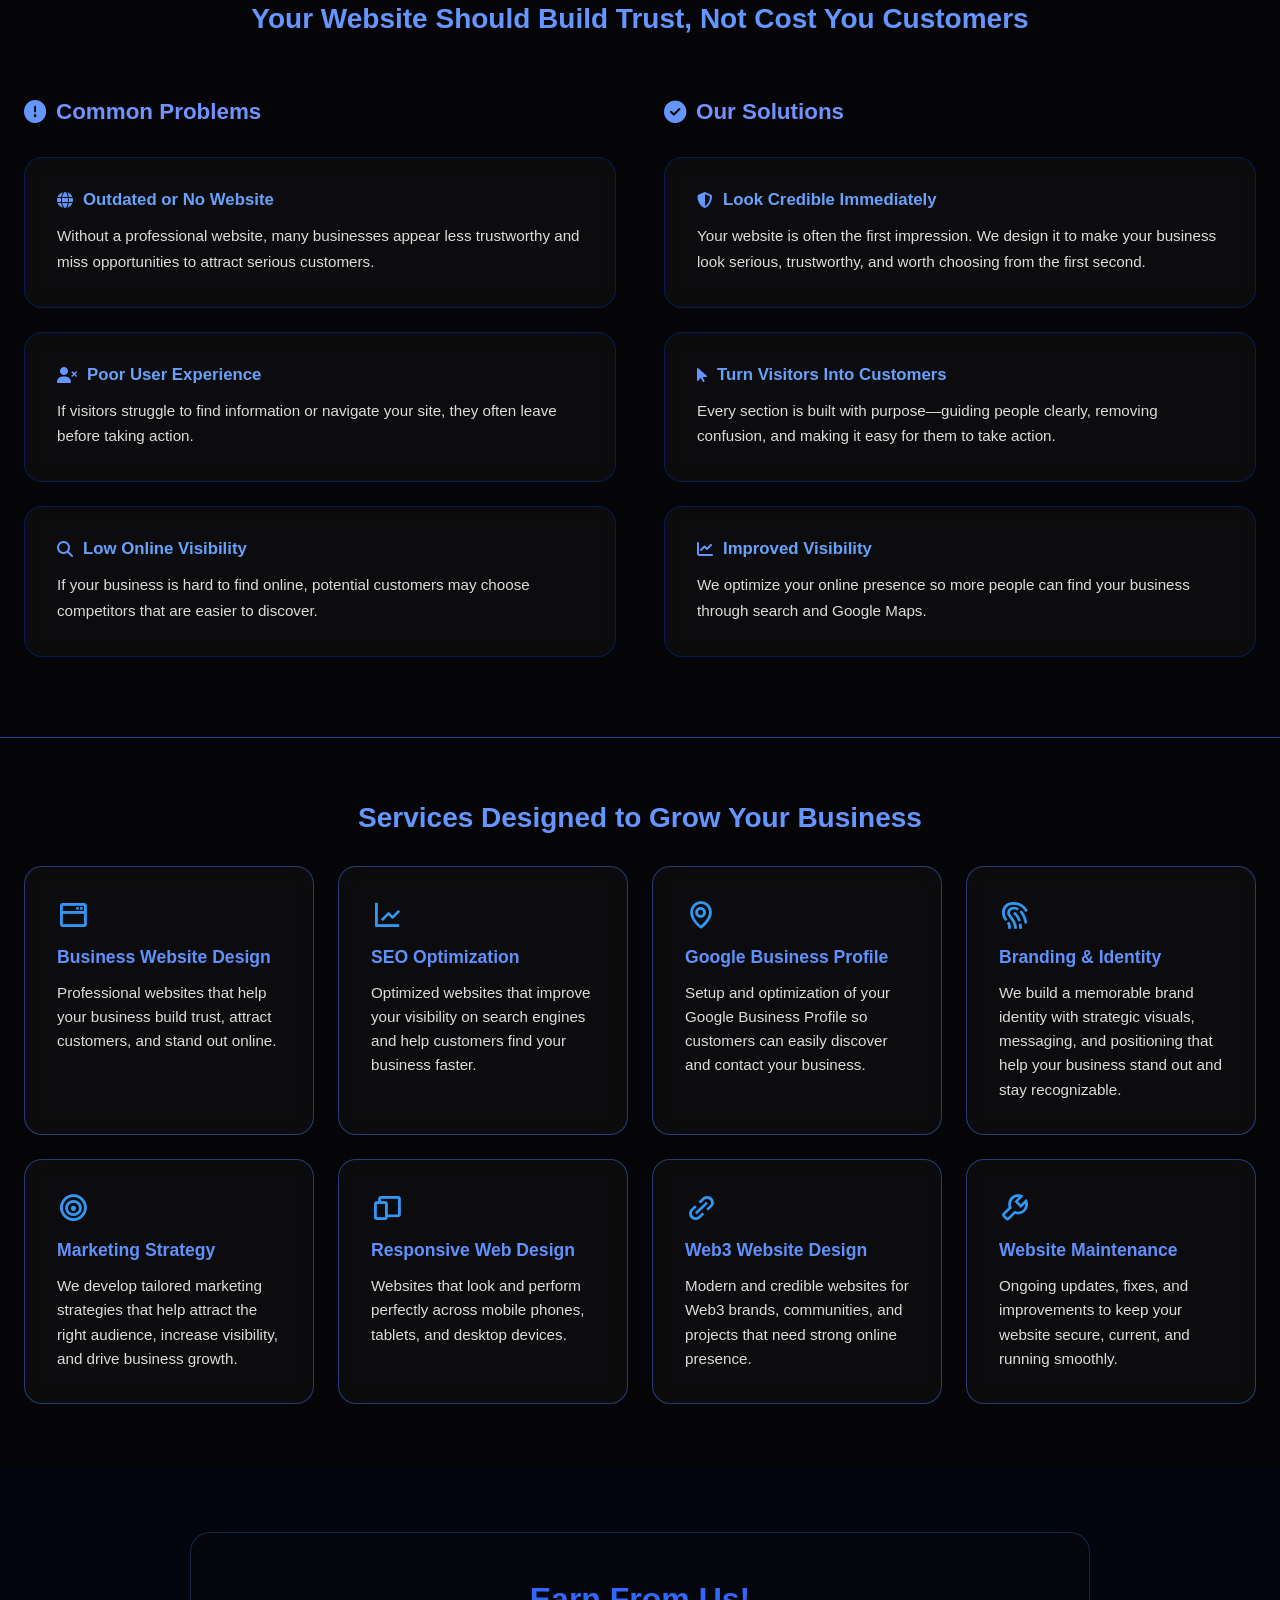
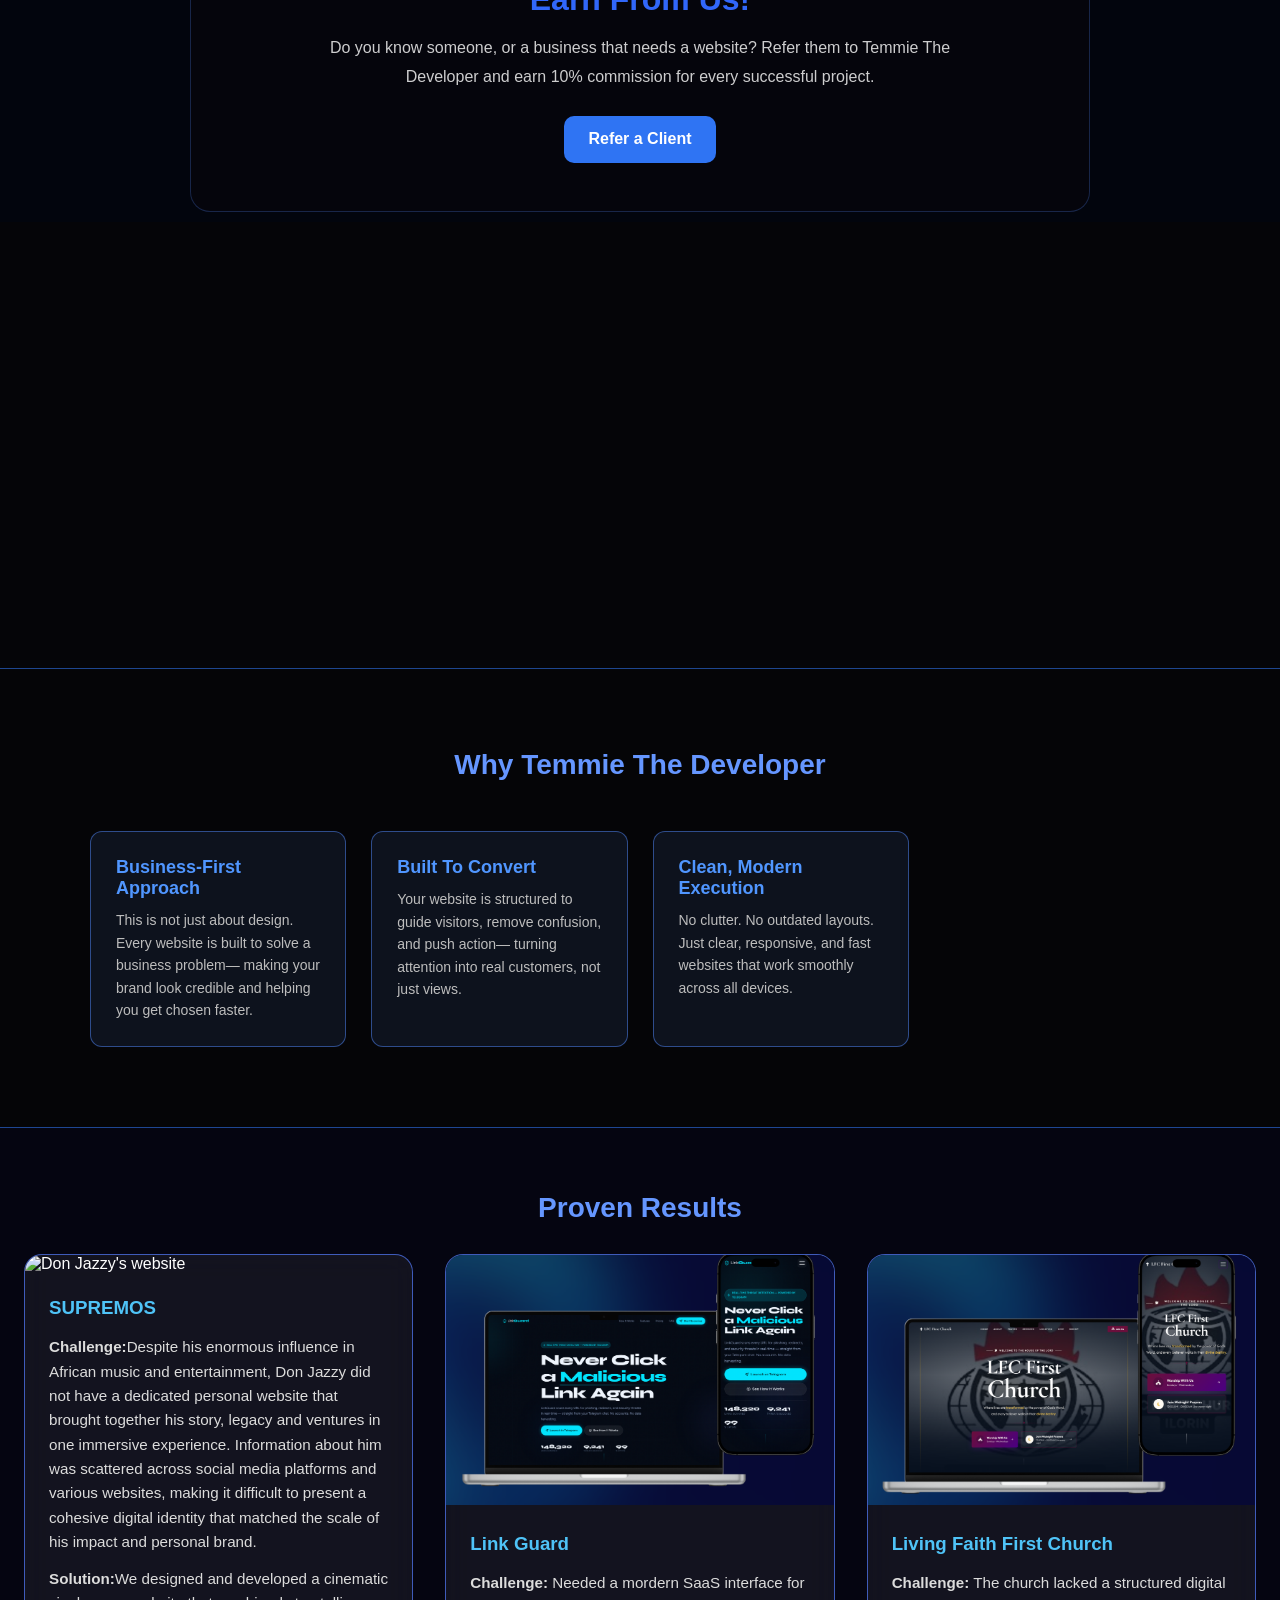
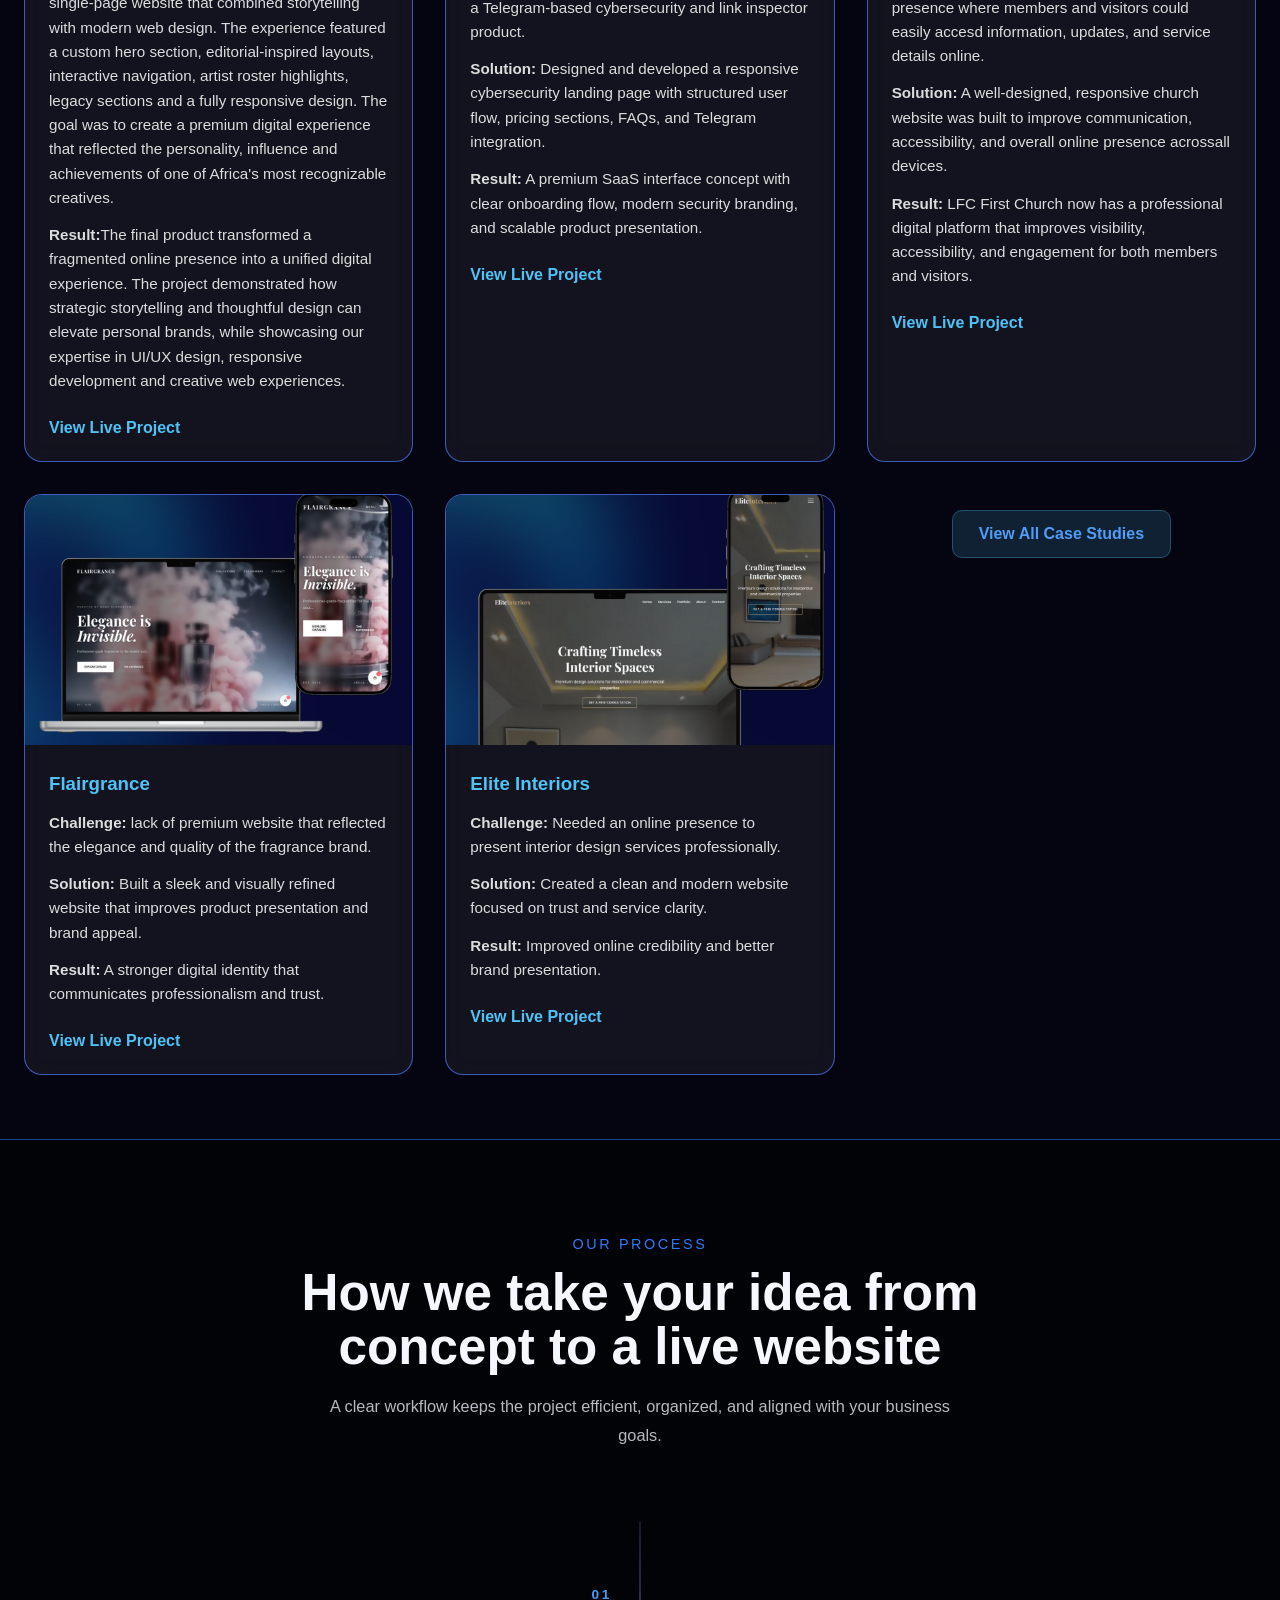
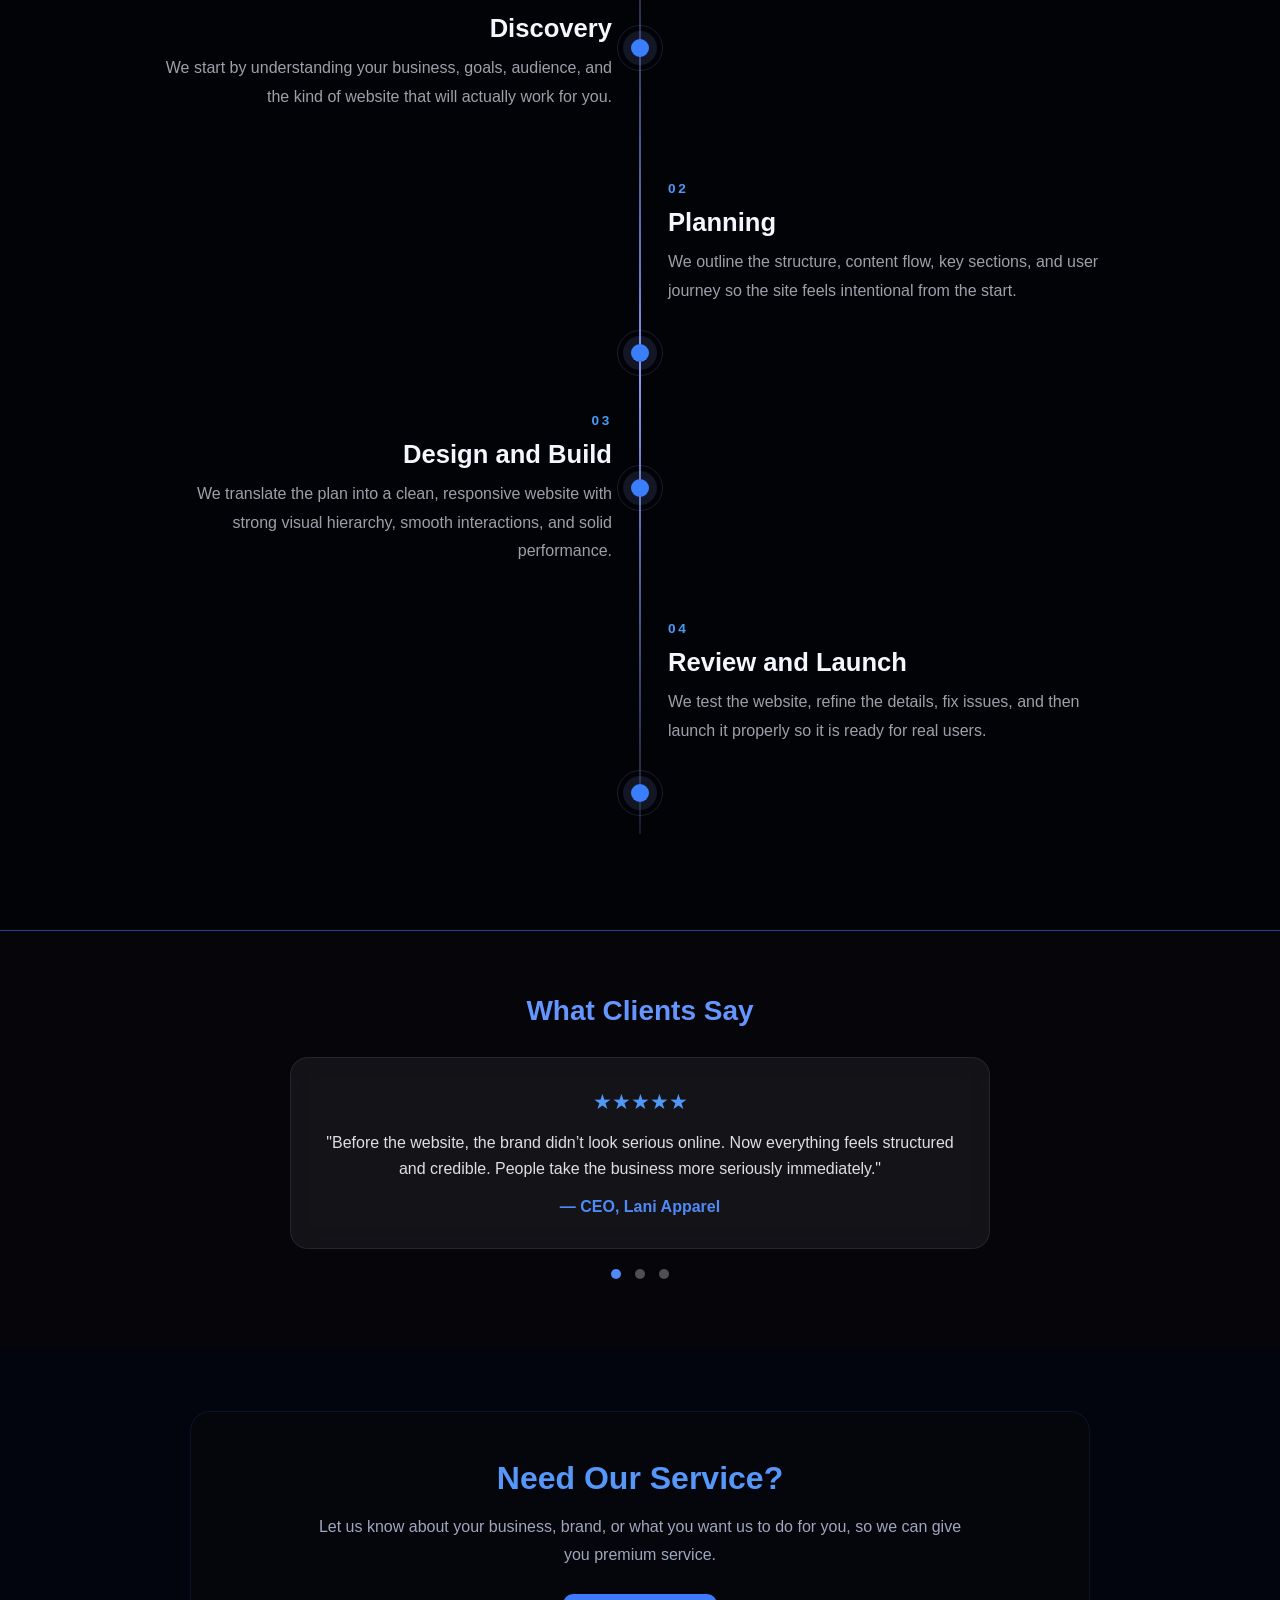
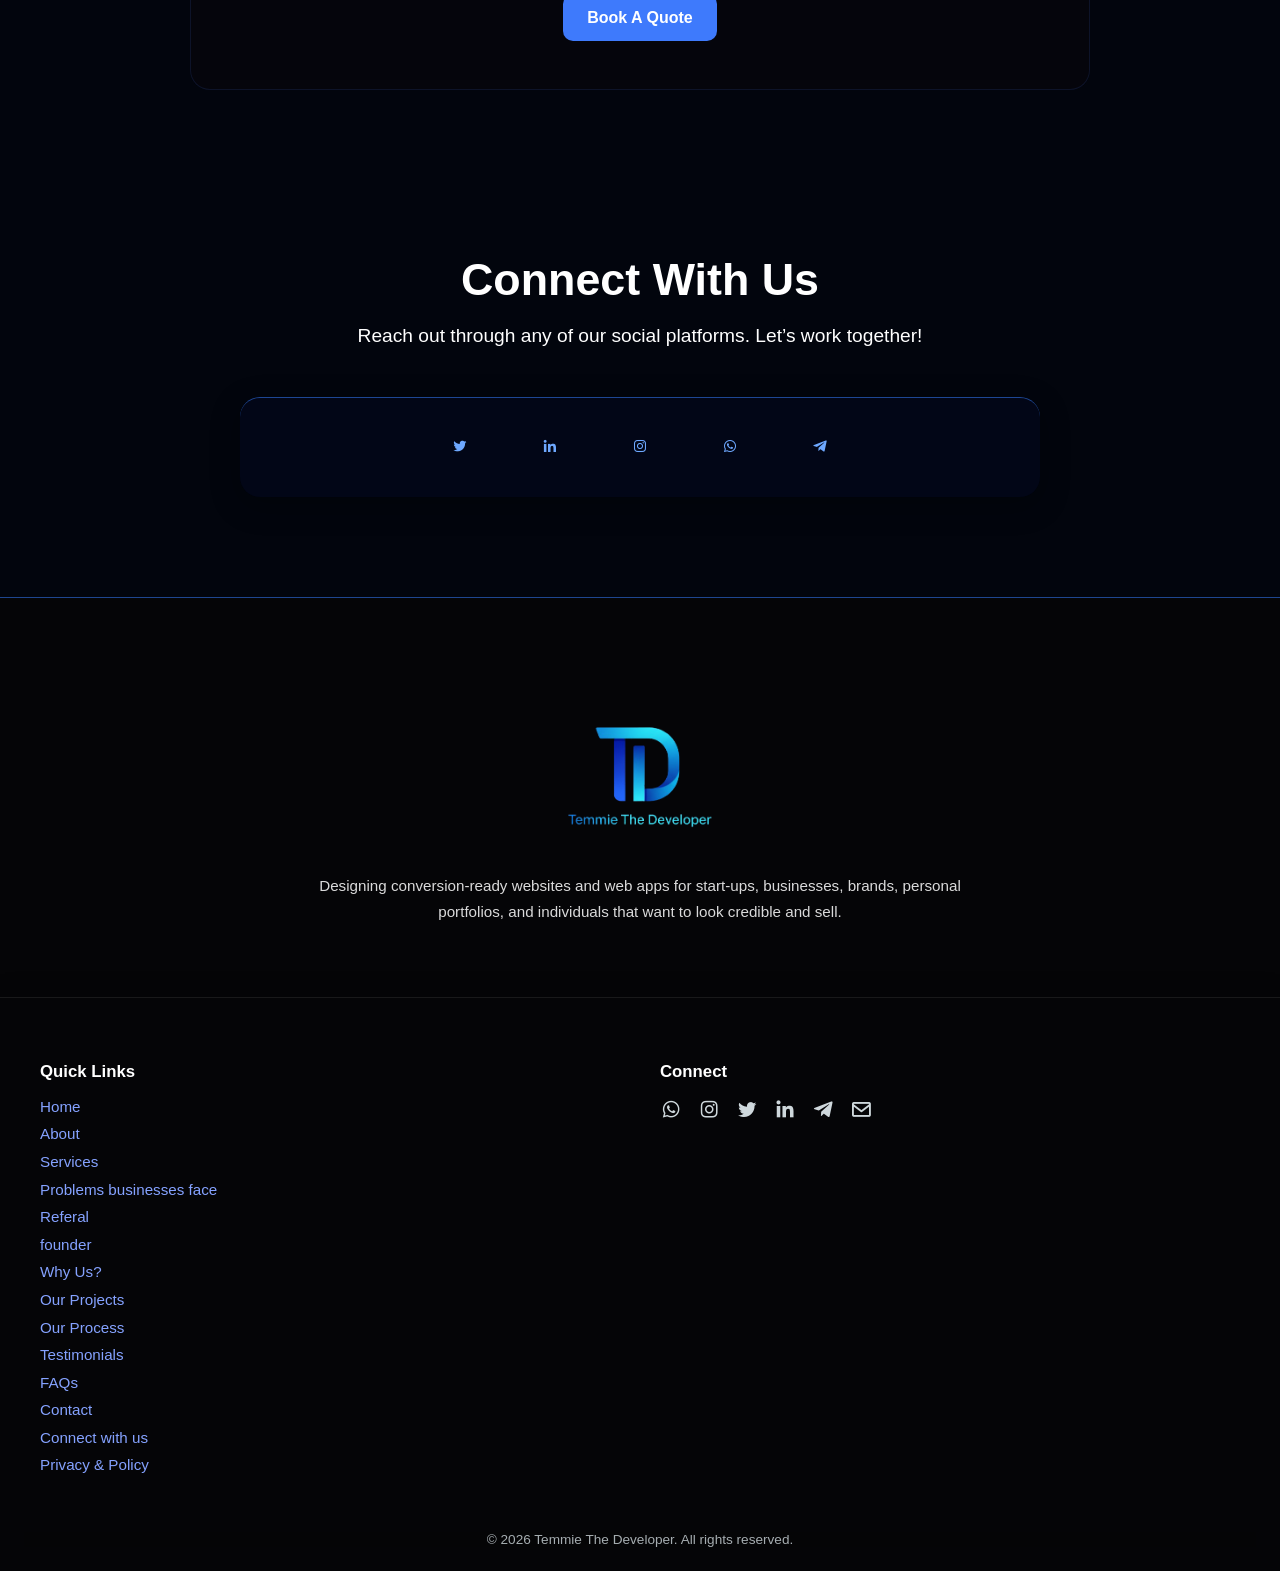
==== commit 9a7159da: "Add files via upload" ====
--- a/index.html
+++ b/index.html
@@ -488,6 +488,19 @@
   <h2 class="section-title">Proven Results</h2>
 
   <div class="projects-grid">
+
+    
+    <!-- Don Jazzy -->
+    <div class="project-card" data-aos="fade-up">
+      <img src="don.png" alt="Don Jazzy's website">
+      <div class="project-content">
+        <h3>SUPREMOS</h3>
+        <p><strong>Challenge:</strong>Despite his enormous influence in African music and entertainment, Don Jazzy did not have a dedicated personal website that brought together his story, legacy and ventures in one immersive experience. Information about him was scattered across social media platforms and various websites, making it difficult to present a cohesive digital identity that matched the scale of his impact and personal brand.</p>
+        <p><strong>Solution:</strong>We designed and developed a cinematic single-page website that combined storytelling with modern web design. The experience featured a custom hero section, editorial-inspired layouts, interactive navigation, artist roster highlights, legacy sections and a fully responsive design. The goal was to create a premium digital experience that reflected the personality, influence and achievements of one of Africa's most recognizable creatives.</p>
+        <p><strong>Result:</strong>The final product transformed a fragmented online presence into a unified digital experience. The project demonstrated how strategic storytelling and thoughtful design can elevate personal brands, while showcasing our expertise in UI/UX design, responsive development and creative web experiences.</p>
+        <a href="https://don-jazzy.netlify.app/">View Live Project</a>
+      </div>
+    </div>
 
 
     <!-- Link Guard -->
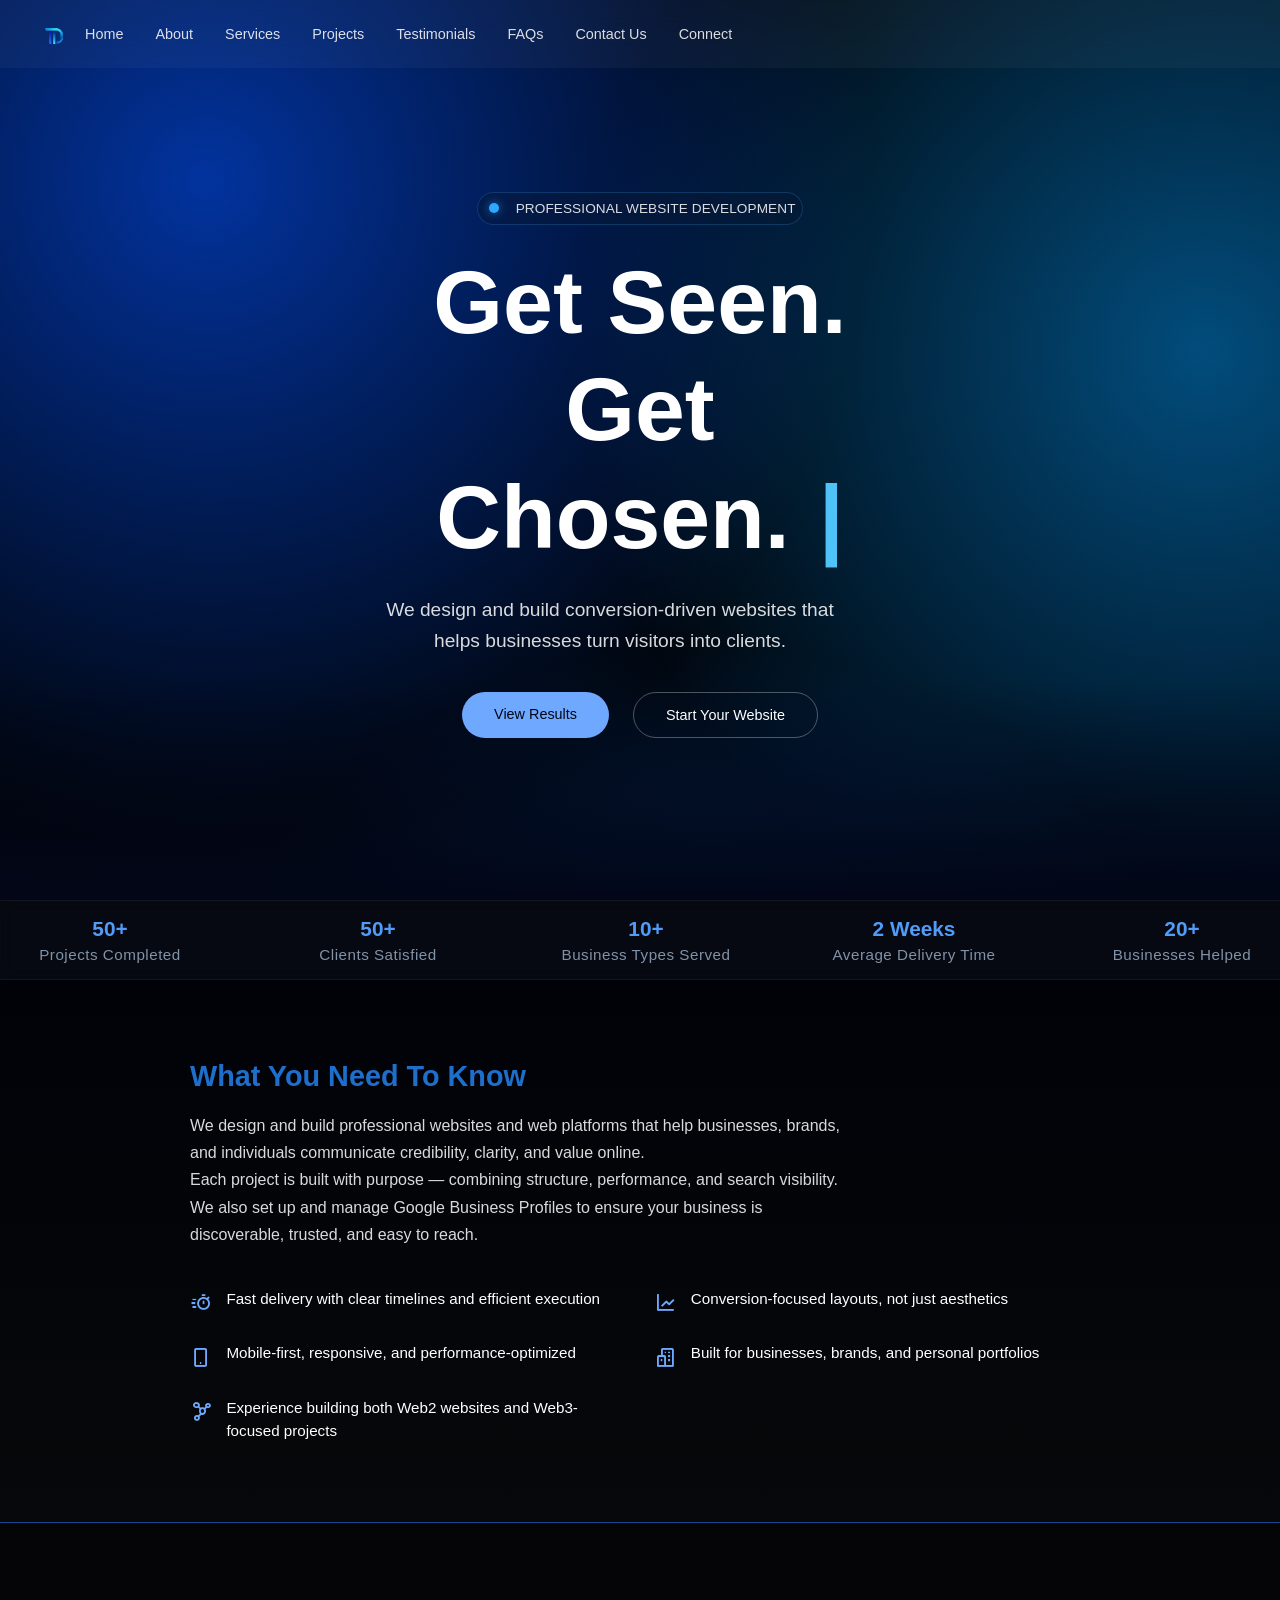
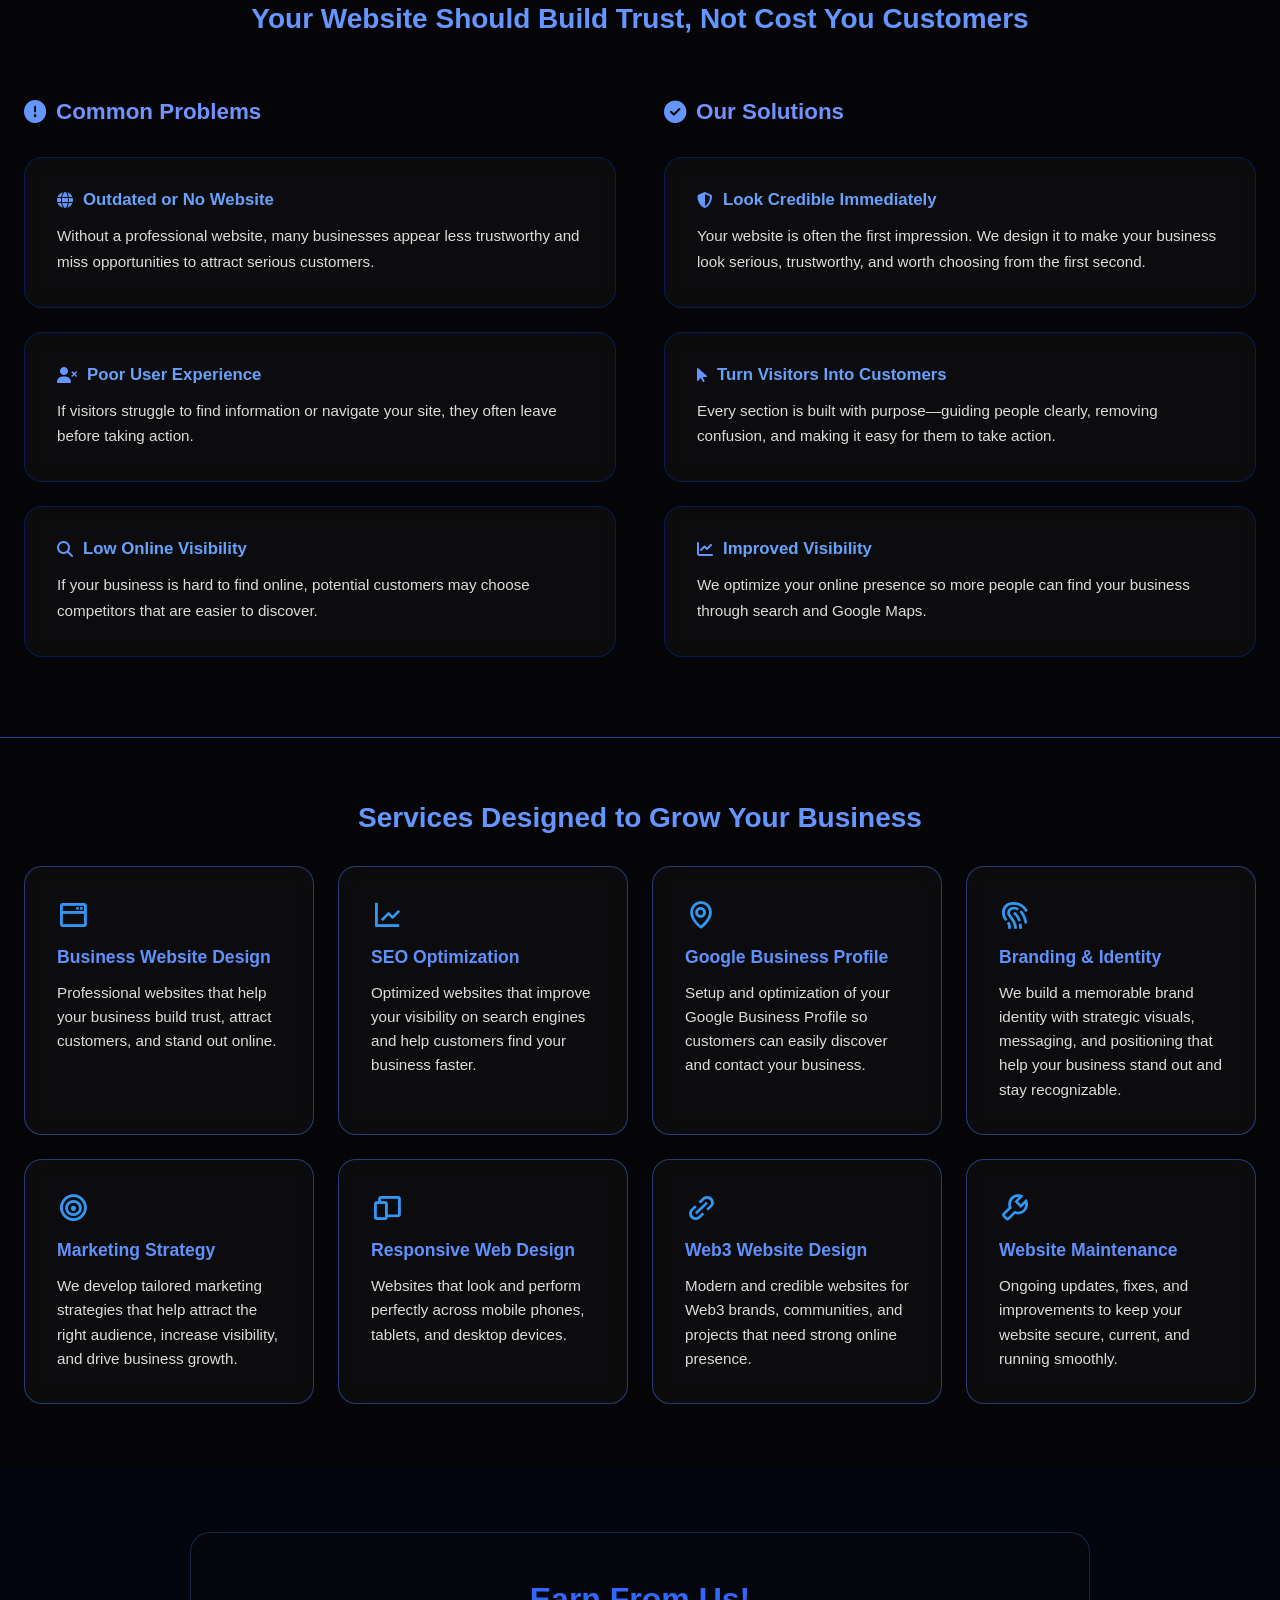
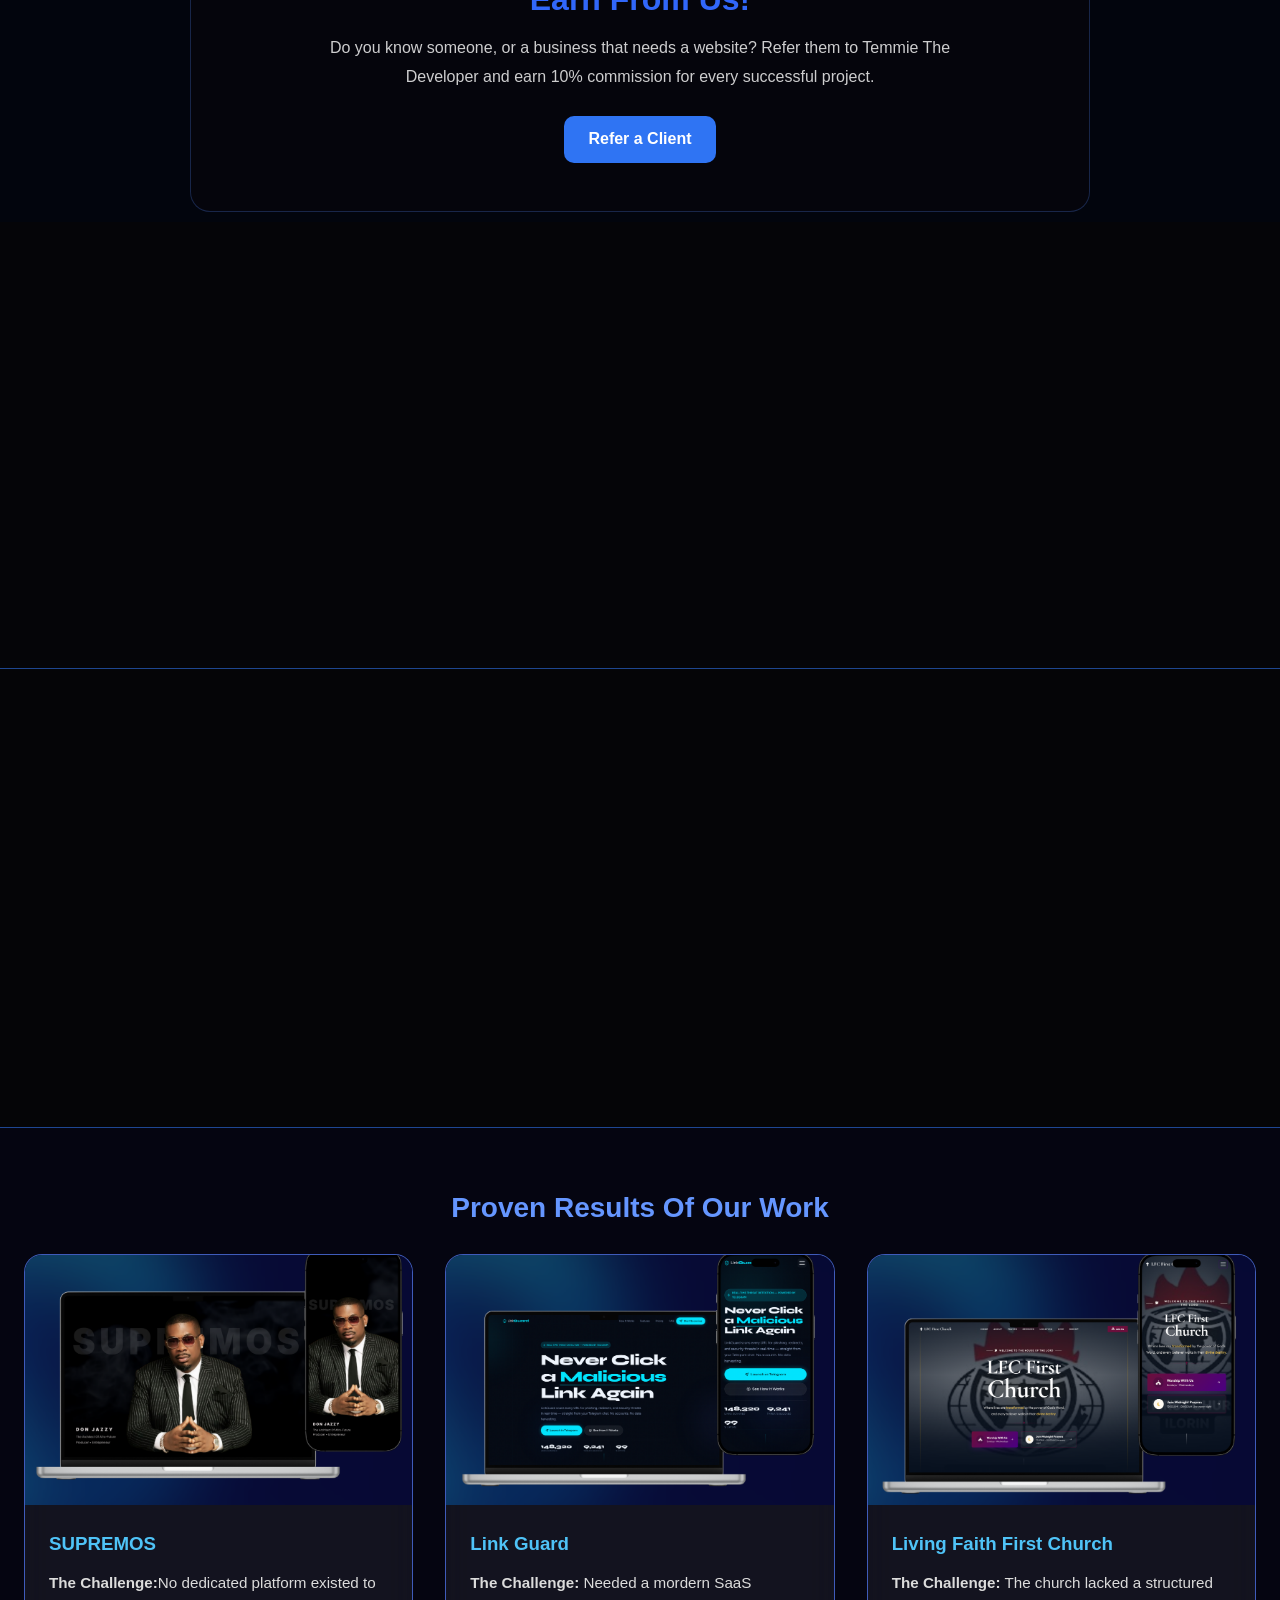
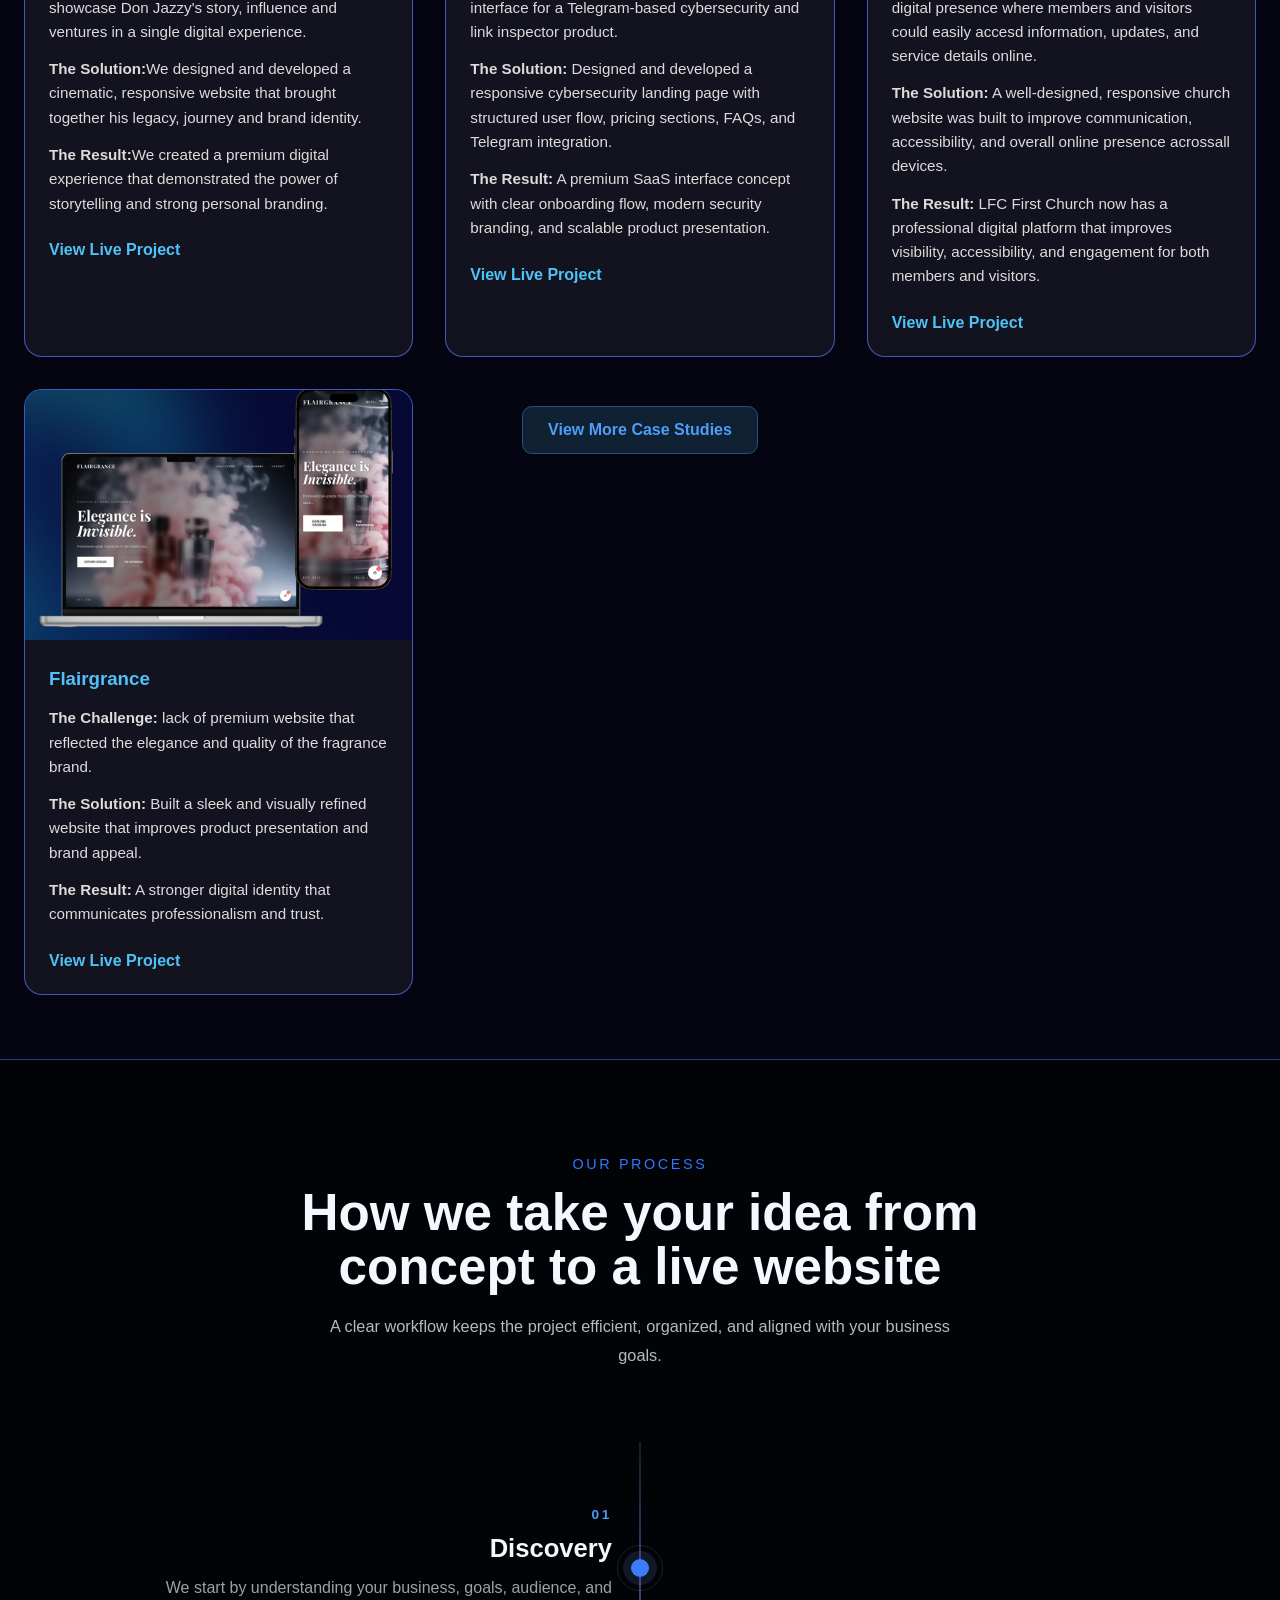
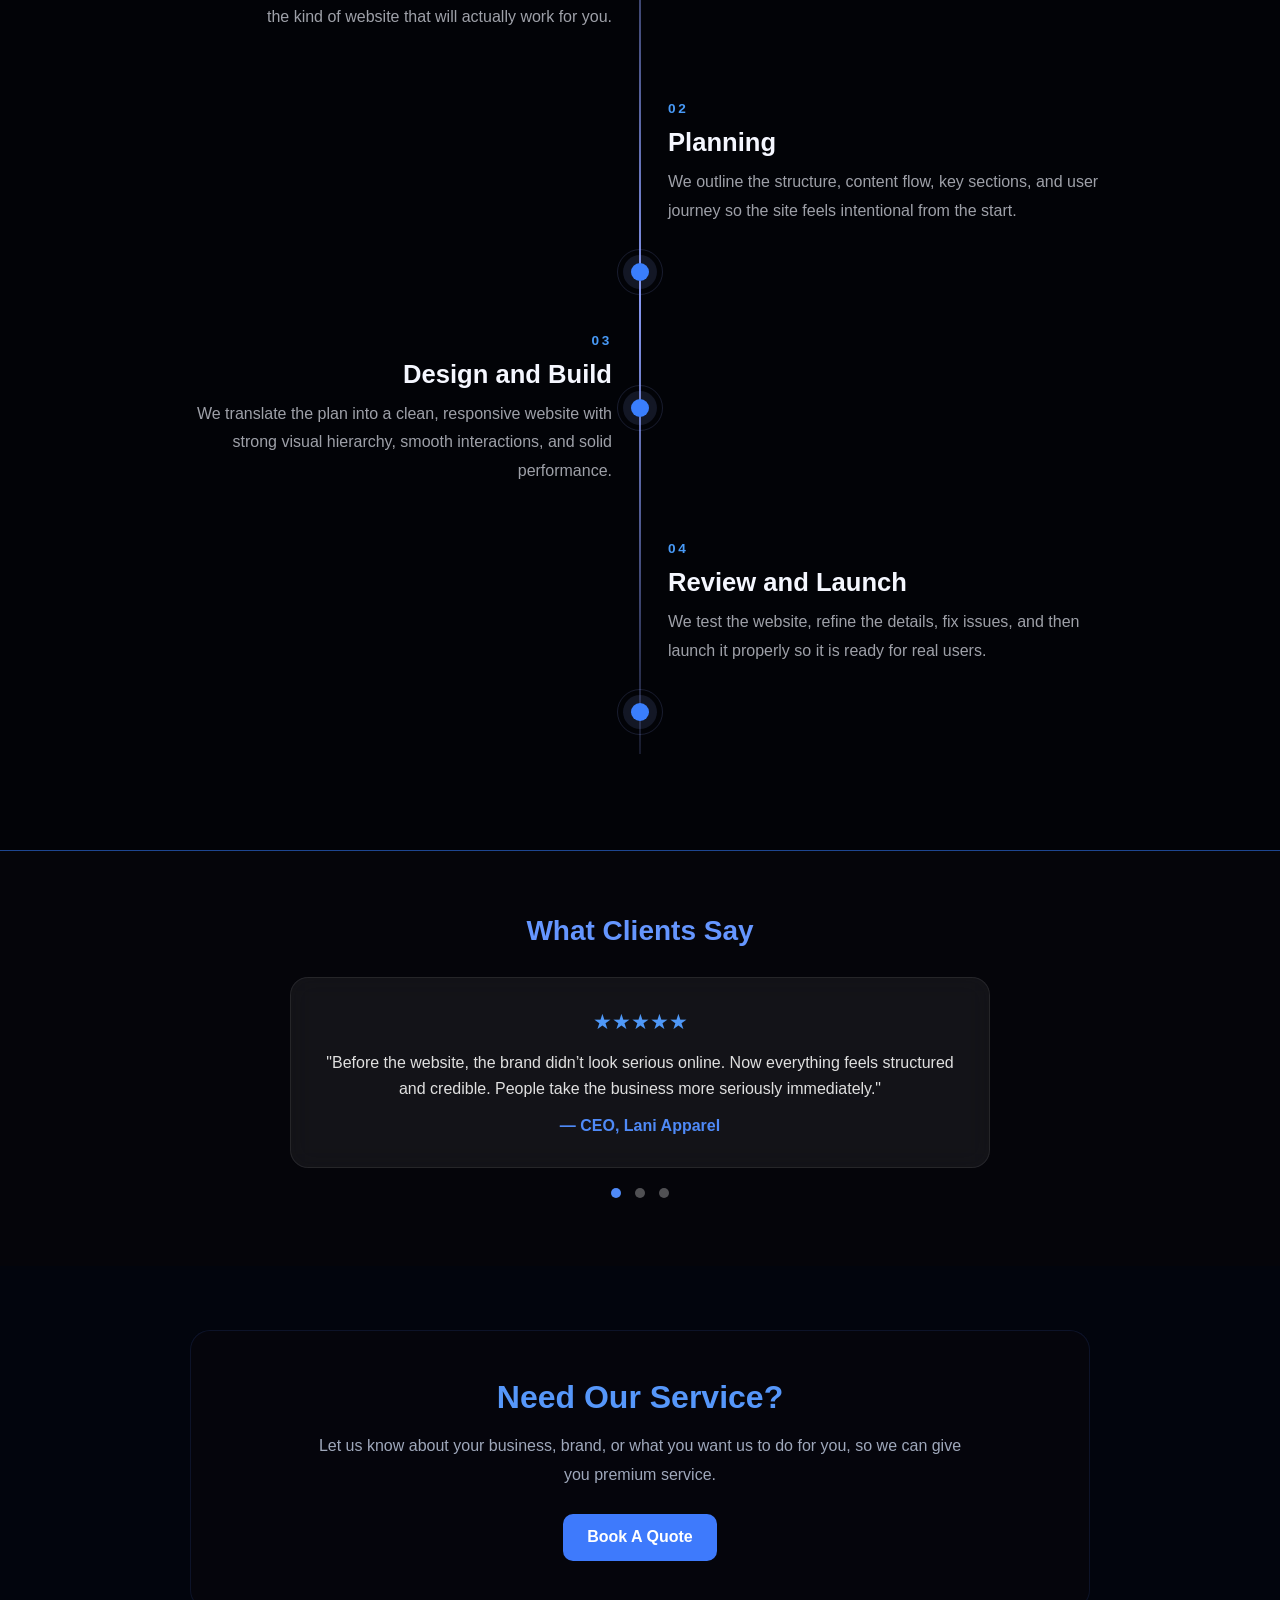
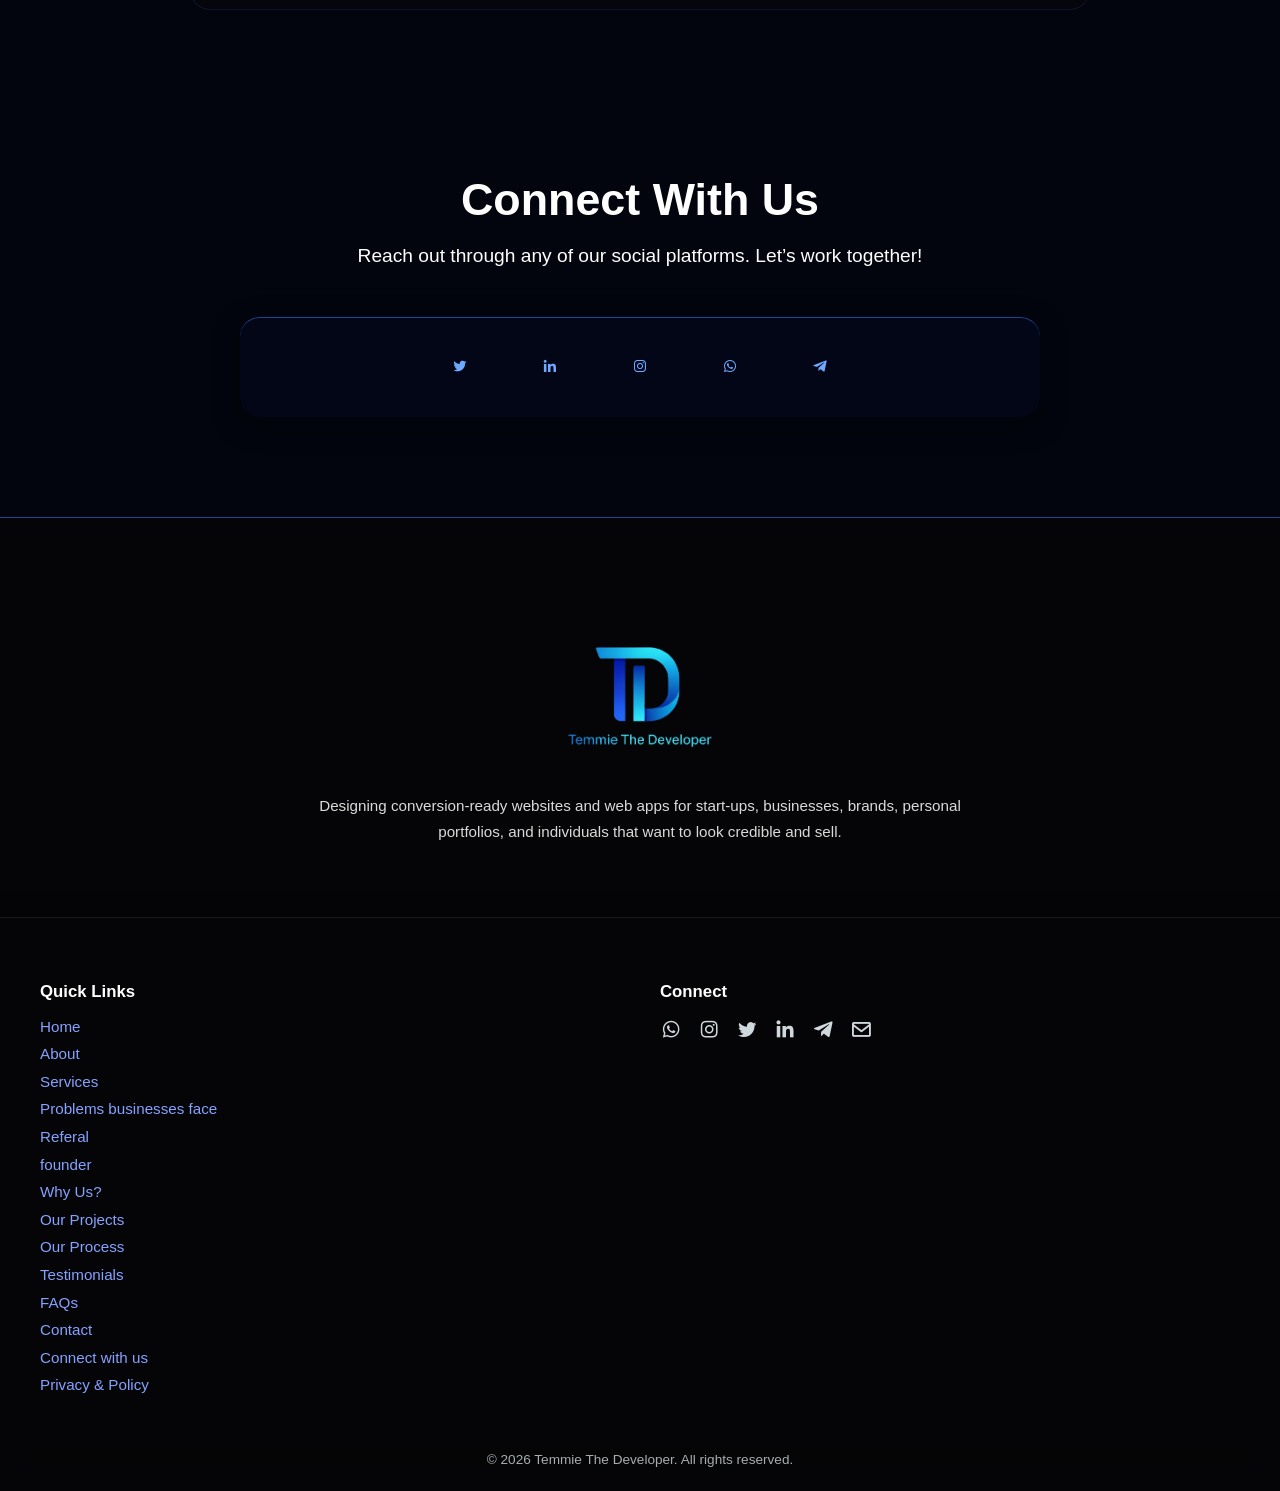
==== commit 0bf1c4bf: "Add files via upload" ====
--- a/index.html
+++ b/index.html
@@ -485,7 +485,7 @@
 </section>
 
 <section class="projects" id="projects">
-  <h2 class="section-title">Proven Results</h2>
+  <h2 class="section-title">Proven Results Of Our Work</h2>
 
   <div class="projects-grid">
 
@@ -495,9 +495,9 @@
       <img src="don.png" alt="Don Jazzy's website">
       <div class="project-content">
         <h3>SUPREMOS</h3>
-        <p><strong>Challenge:</strong>Despite his enormous influence in African music and entertainment, Don Jazzy did not have a dedicated personal website that brought together his story, legacy and ventures in one immersive experience. Information about him was scattered across social media platforms and various websites, making it difficult to present a cohesive digital identity that matched the scale of his impact and personal brand.</p>
-        <p><strong>Solution:</strong>We designed and developed a cinematic single-page website that combined storytelling with modern web design. The experience featured a custom hero section, editorial-inspired layouts, interactive navigation, artist roster highlights, legacy sections and a fully responsive design. The goal was to create a premium digital experience that reflected the personality, influence and achievements of one of Africa's most recognizable creatives.</p>
-        <p><strong>Result:</strong>The final product transformed a fragmented online presence into a unified digital experience. The project demonstrated how strategic storytelling and thoughtful design can elevate personal brands, while showcasing our expertise in UI/UX design, responsive development and creative web experiences.</p>
+        <p><strong>The Challenge:</strong>No dedicated platform existed to showcase Don Jazzy's story, influence and ventures in a single digital experience.</p>
+        <p><strong>The Solution:</strong>We designed and developed a cinematic, responsive website that brought together his legacy, journey and brand identity.</p>
+        <p><strong>The Result:</strong>We created a premium digital experience that demonstrated the power of storytelling and strong personal branding.</p>
         <a href="https://don-jazzy.netlify.app/">View Live Project</a>
       </div>
     </div>
@@ -508,9 +508,9 @@
       <img src="link.png" alt="Link Inspector website">
       <div class="project-content">
         <h3>Link Guard</h3>
-        <p><strong>Challenge:</strong> Needed a mordern SaaS interface for a Telegram-based cybersecurity and link inspector product.</p>
-        <p><strong>Solution:</strong> Designed and developed a responsive cybersecurity landing page with structured user flow, pricing sections, FAQs, and Telegram integration.</p>
-        <p><strong>Result:</strong> A premium SaaS interface concept with clear onboarding flow, modern security branding, and scalable product presentation.</p>
+        <p><strong>The Challenge:</strong> Needed a mordern SaaS interface for a Telegram-based cybersecurity and link inspector product.</p>
+        <p><strong>The Solution:</strong> Designed and developed a responsive cybersecurity landing page with structured user flow, pricing sections, FAQs, and Telegram integration.</p>
+        <p><strong>The Result:</strong> A premium SaaS interface concept with clear onboarding flow, modern security branding, and scalable product presentation.</p>
         <a href="https://link-guard.netlify.app/">View Live Project</a>
       </div>
     </div>
@@ -521,9 +521,9 @@
       <img src="lfc.png" alt="LFC First Church Website">
       <div class="project-content">
         <h3>Living Faith First Church</h3>
-        <p><strong>Challenge:</strong> The church lacked a structured digital presence where members and visitors could easily accesd information, updates, and service details online.</p>
-        <p><strong>Solution:</strong> A well-designed, responsive church website was built to improve communication, accessibility, and overall online presence acrossall devices.</p>
-        <p><strong>Result:</strong> LFC First Church now has a professional digital platform that improves visibility, accessibility, and engagement for both members and visitors.</p>
+        <p><strong>The Challenge:</strong> The church lacked a structured digital presence where members and visitors could easily accesd information, updates, and service details online.</p>
+        <p><strong>The Solution:</strong> A well-designed, responsive church website was built to improve communication, accessibility, and overall online presence acrossall devices.</p>
+        <p><strong>The Result:</strong> LFC First Church now has a professional digital platform that improves visibility, accessibility, and engagement for both members and visitors.</p>
         <a href="https://www.lfcfirstchurch.org">View Live Project</a>
       </div>
     </div>
@@ -533,27 +533,17 @@
       <img src="miwa.png" alt="Flairgrance Website">
       <div class="project-content">
         <h3>Flairgrance</h3>
-        <p><strong>Challenge:</strong> lack of premium website that reflected the elegance and quality of the fragrance brand.</p>
-        <p><strong>Solution:</strong> Built a sleek and visually refined website that improves product presentation and brand appeal.</p>
-        <p><strong>Result:</strong> A stronger digital identity that communicates professionalism and trust.</p>
+        <p><strong>The Challenge:</strong> lack of premium website that reflected the elegance and quality of the fragrance brand.</p>
+        <p><strong>The Solution:</strong> Built a sleek and visually refined website that improves product presentation and brand appeal.</p>
+        <p><strong>The Result:</strong> A stronger digital identity that communicates professionalism and trust.</p>
         <a href="https://flairgrance.netlify.app/">View Live Project</a>
       </div>
     </div>
 
-    <!-- Elite Interiors -->
-    <div class="project-card" data-aos="fade-up">
-      <img src="elite.png" alt="Elite Interiors Website">
-      <div class="project-content">
-        <h3>Elite Interiors</h3>
-        <p><strong>Challenge:</strong> Needed an online presence to present interior design services professionally.</p>
-        <p><strong>Solution:</strong> Created a clean and modern website focused on trust and service clarity.</p>
-        <p><strong>Result:</strong> Improved online credibility and better brand presentation.</p>
-        <a href="https://eliteinteriors.netlify.app/">View Live Project</a>
-      </div>
-    </div>
+
 
   <div class="more-projects-section">
-    <a href="/project.html" class="view-more">View All Case Studies</a>
+    <a href="/project.html" class="view-more">View  More Case Studies</a>
 
     </div>
   </section>
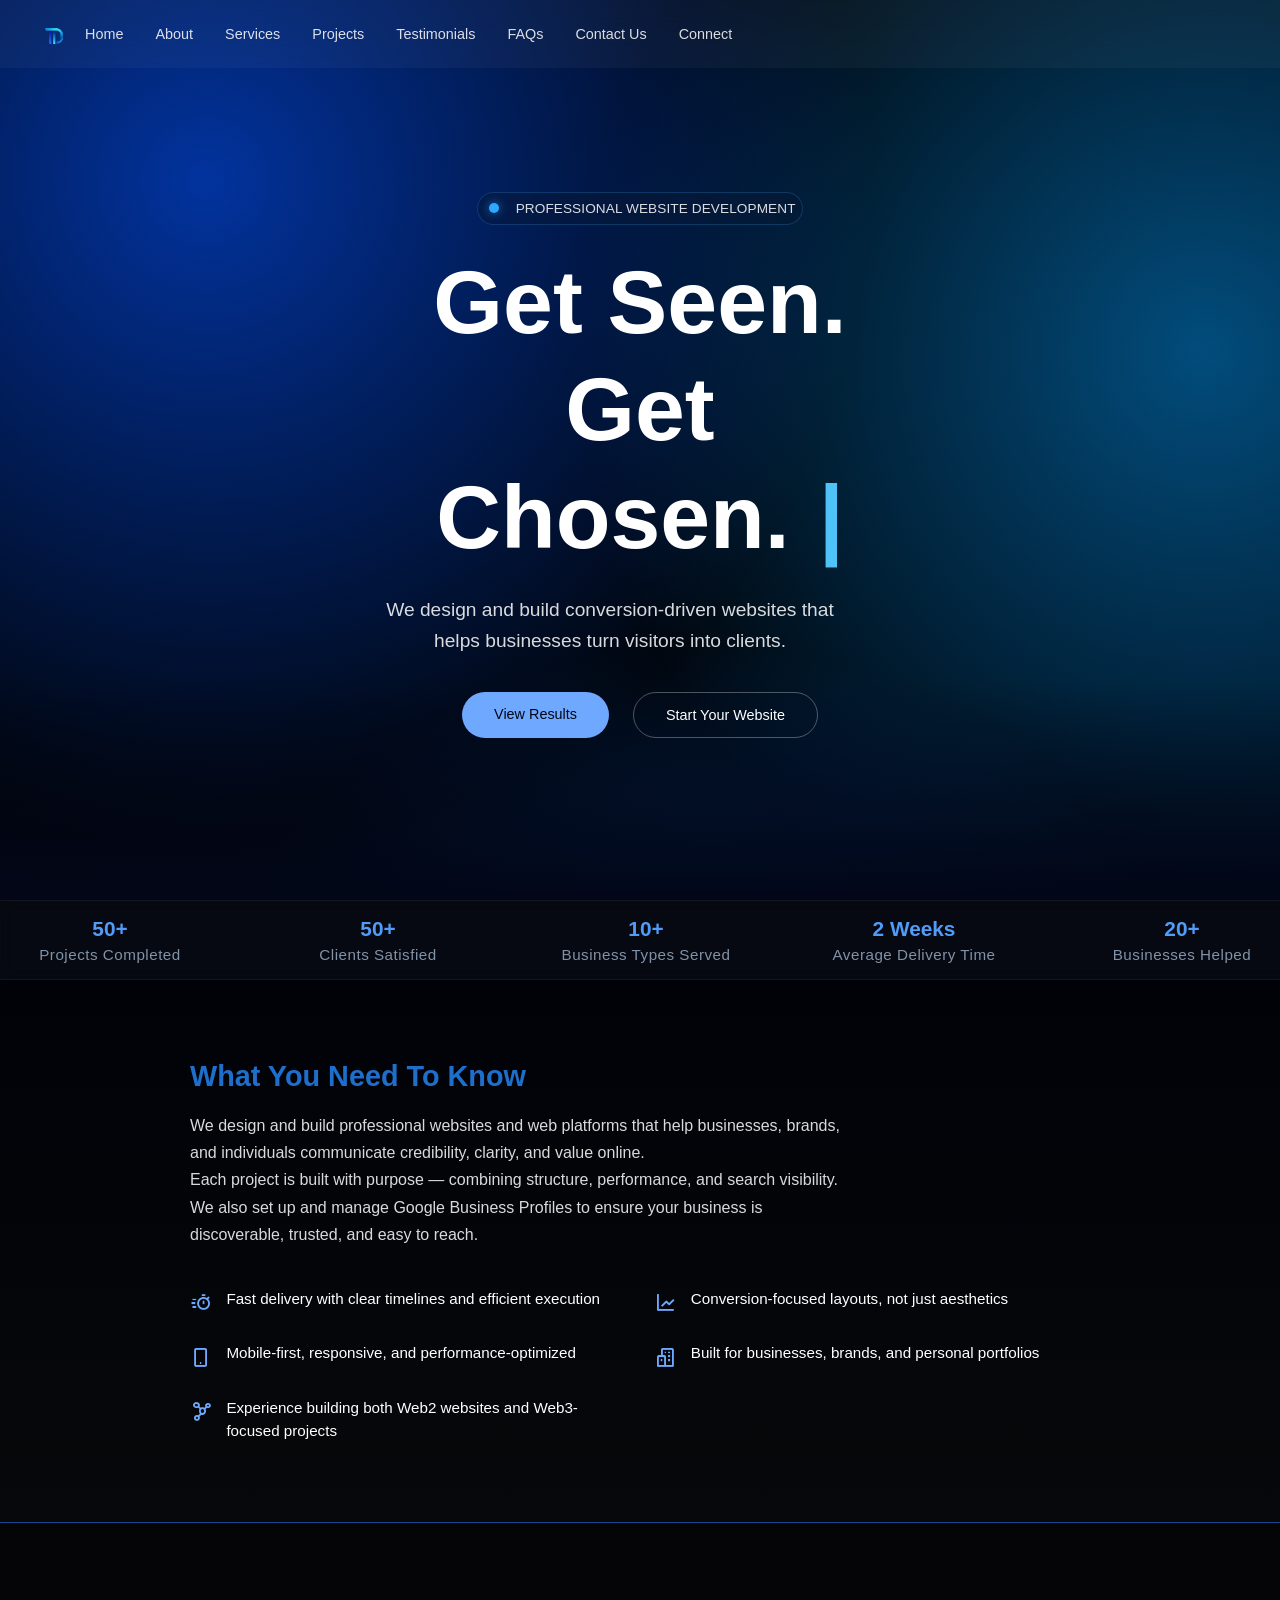
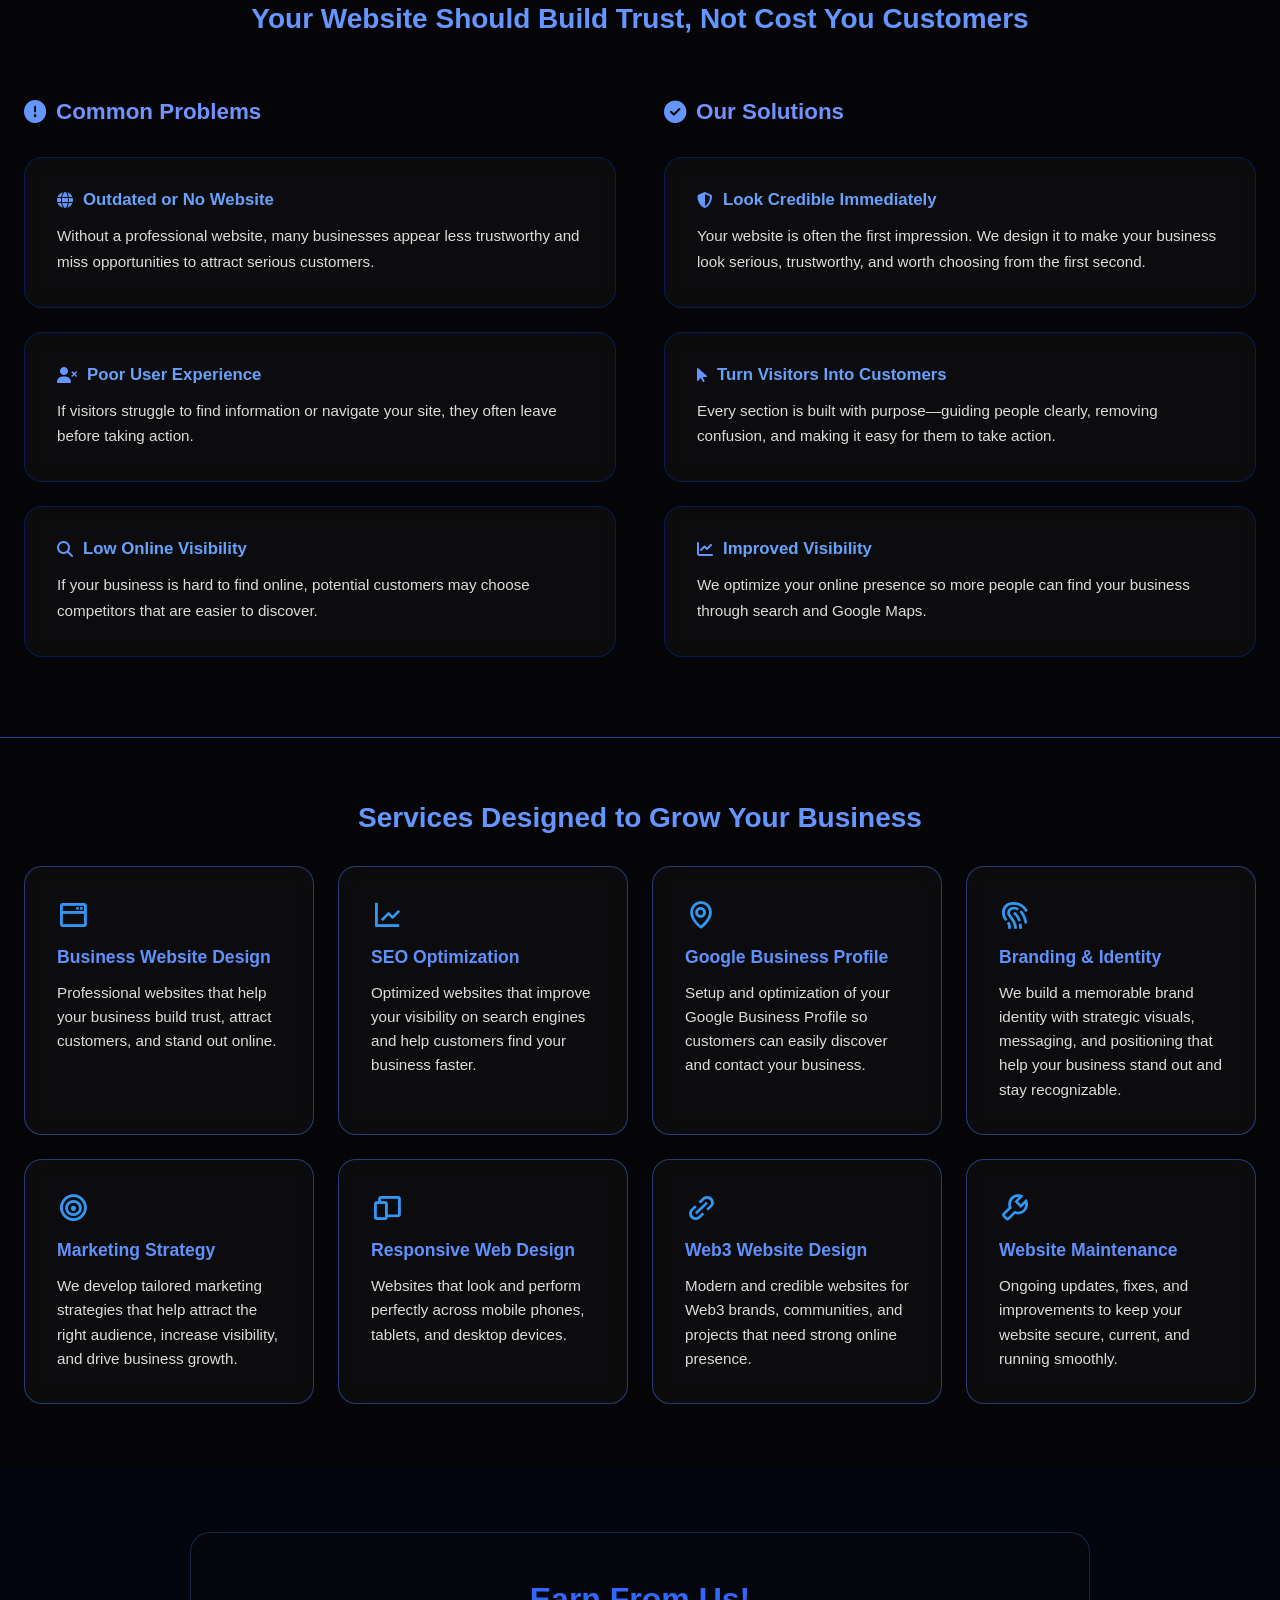
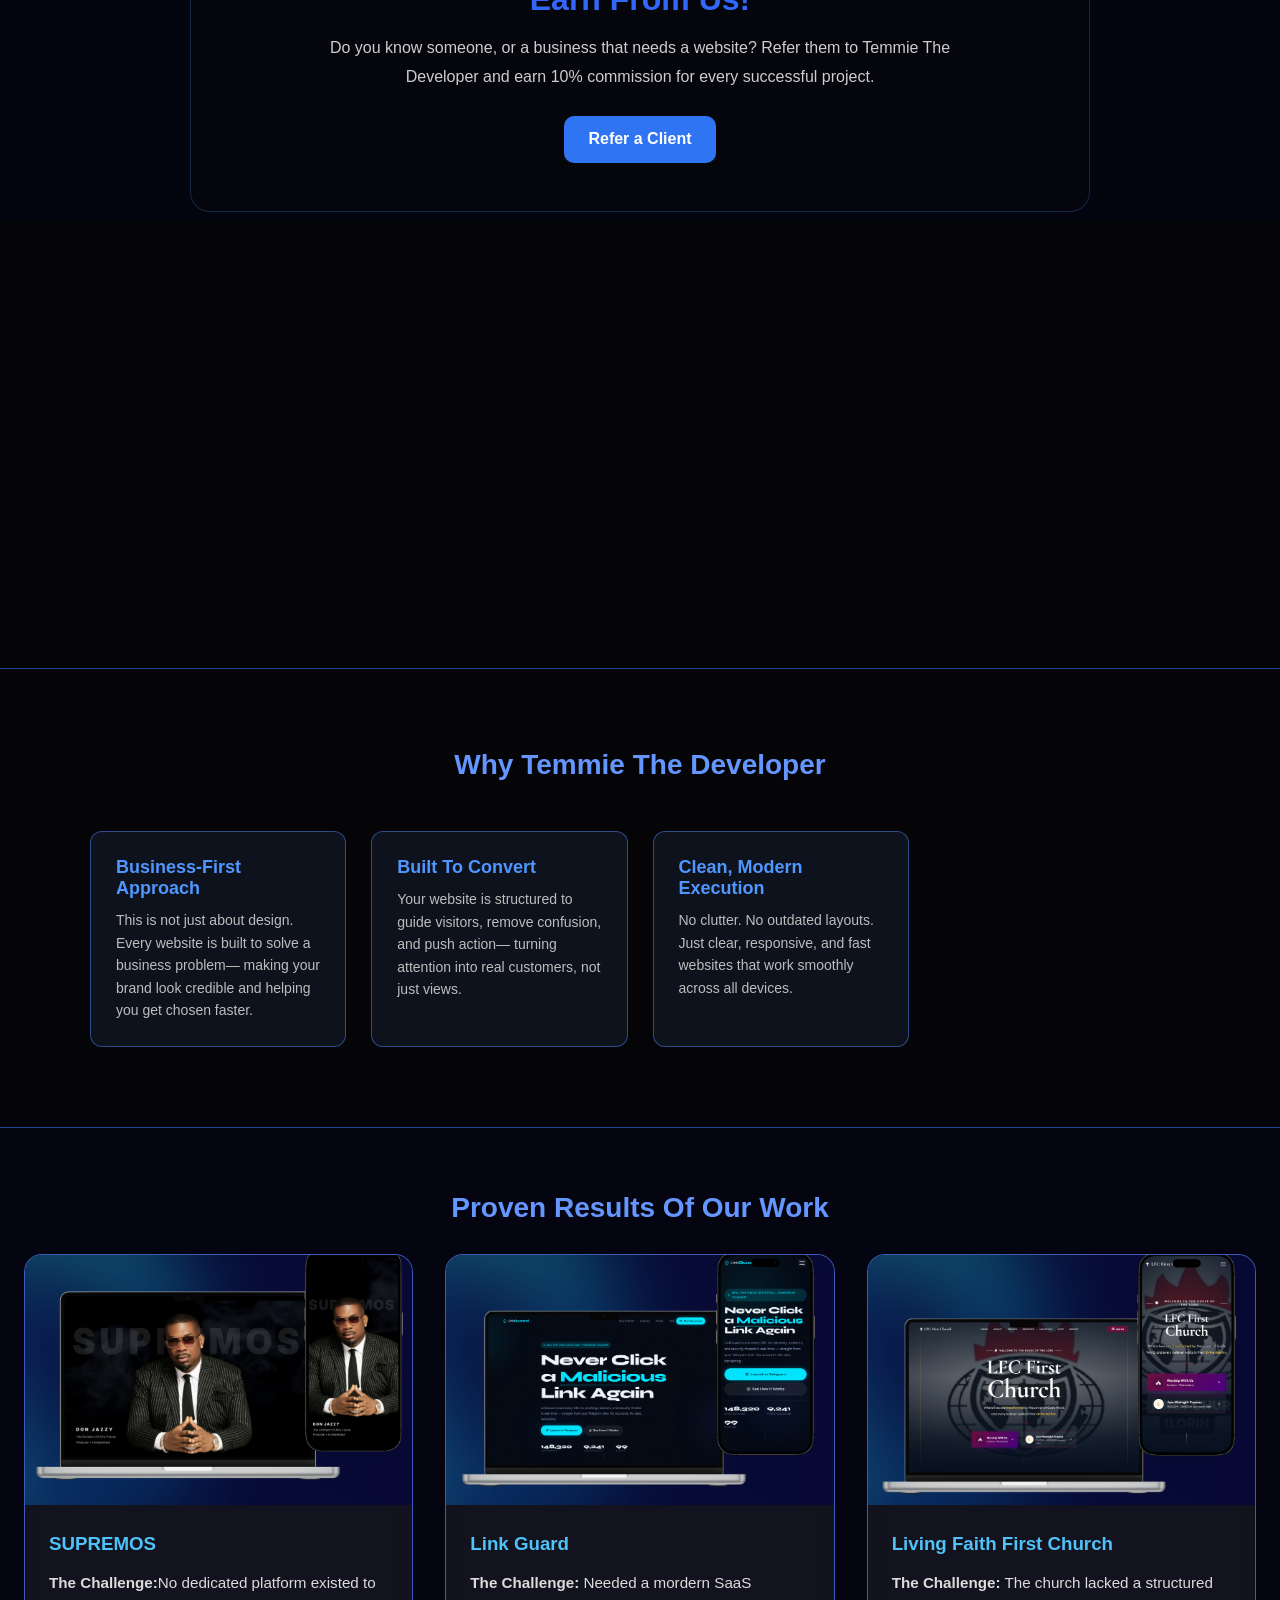
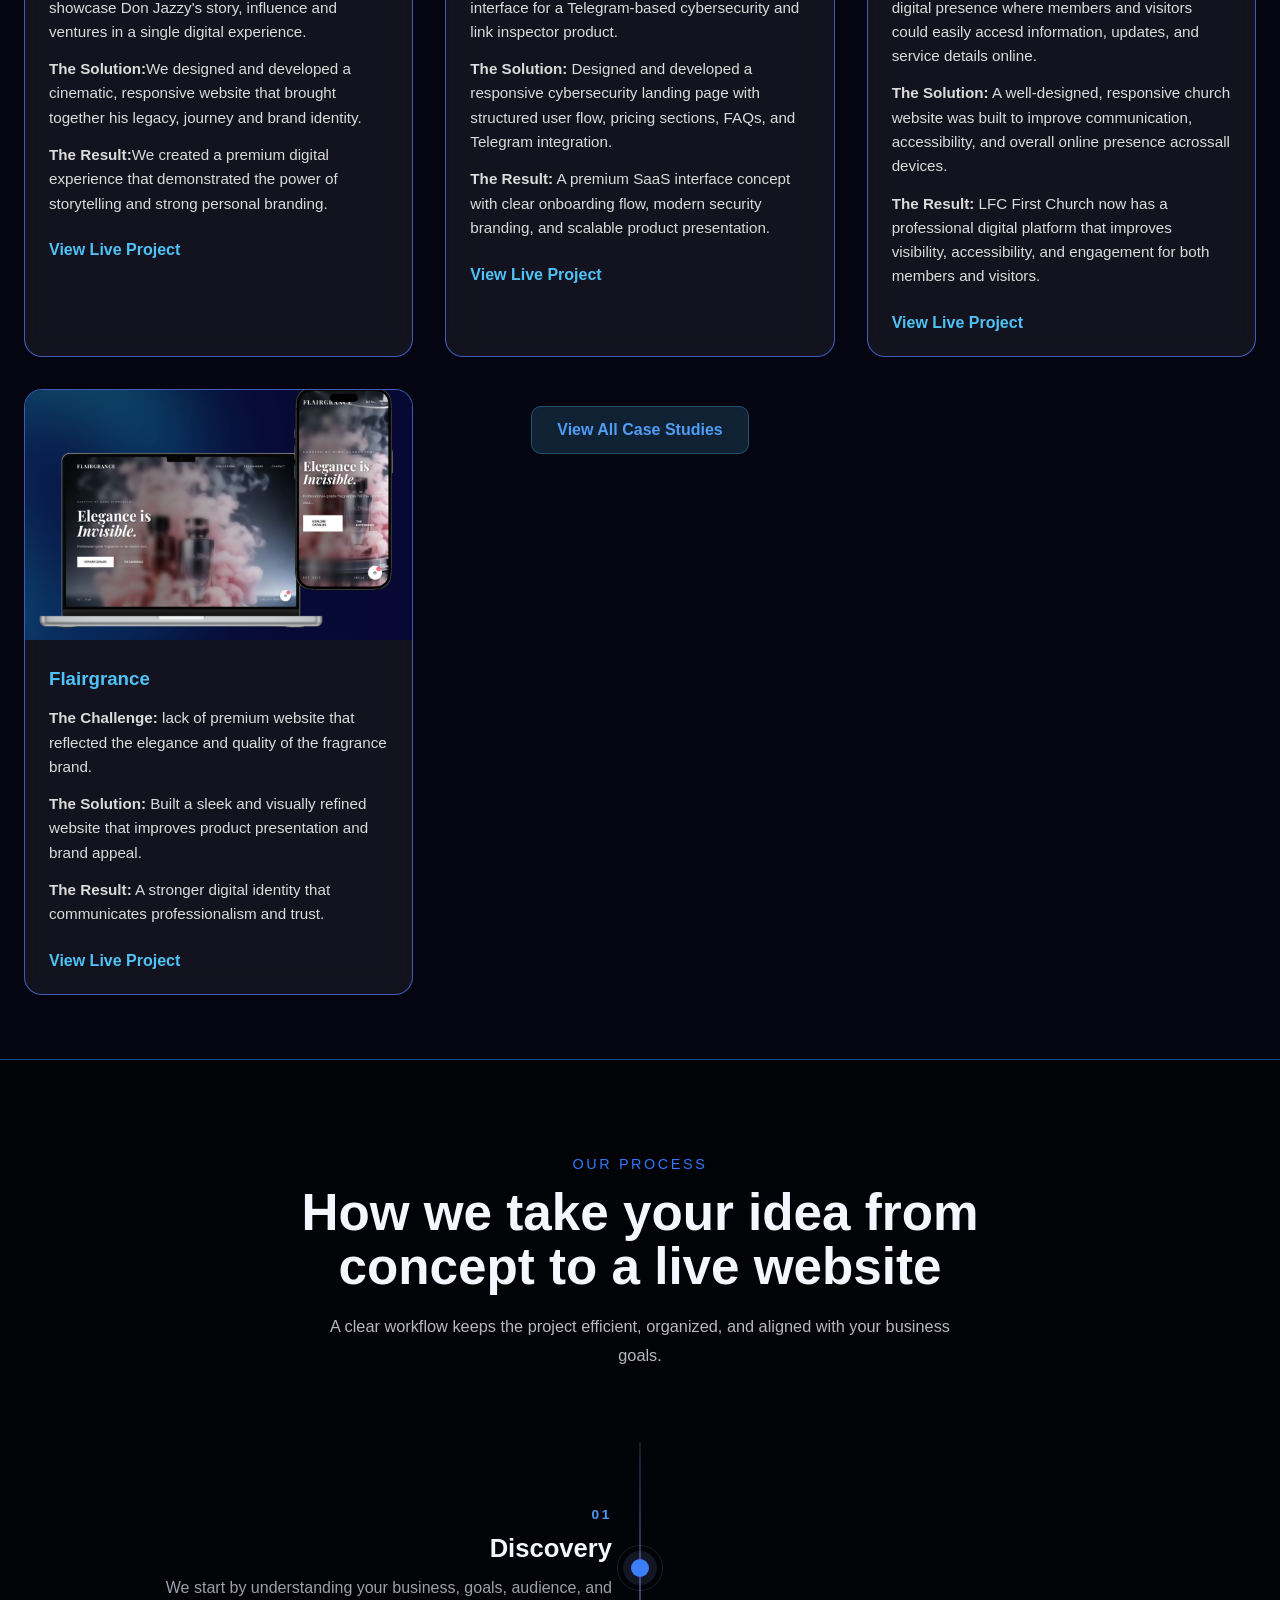
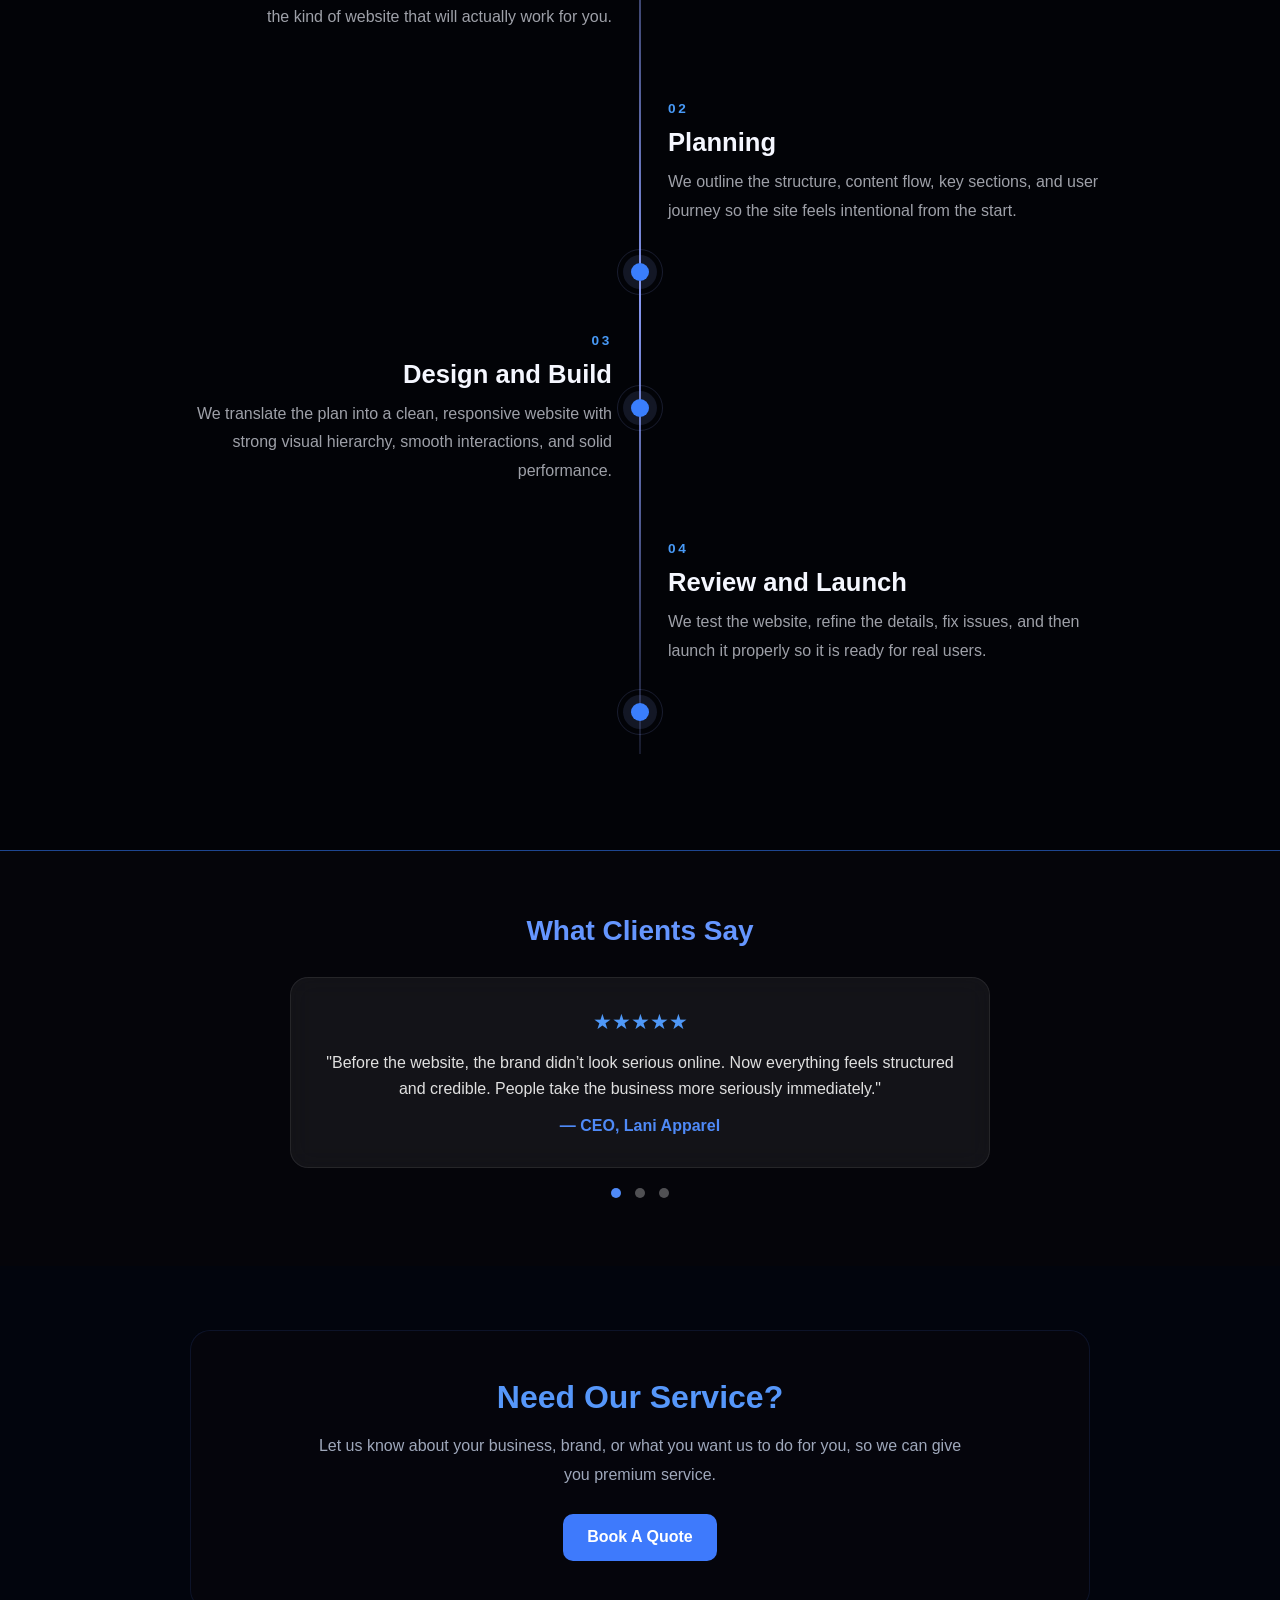
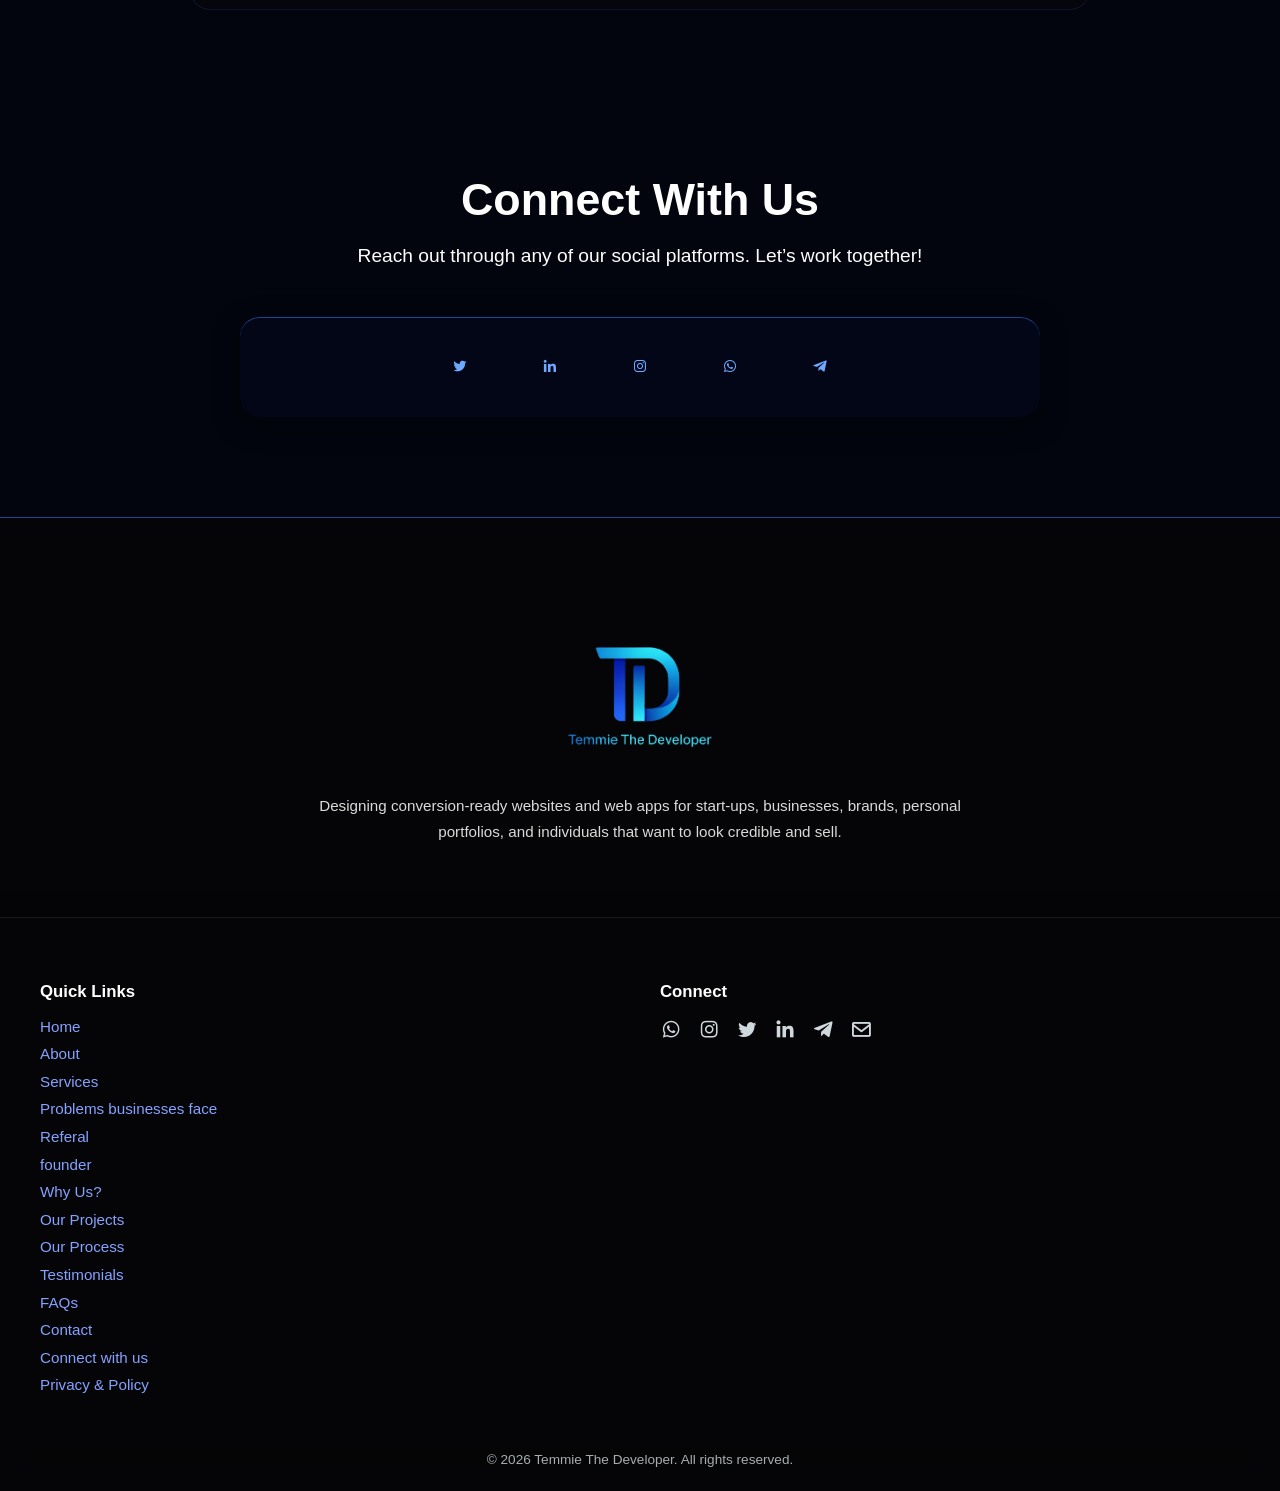
==== commit e43577b3: "Add files via upload" ====
--- a/index.html
+++ b/index.html
@@ -543,7 +543,7 @@
 
 
   <div class="more-projects-section">
-    <a href="/project.html" class="view-more">View  More Case Studies</a>
+    <a href="/project.html" class="view-more">View  All Case Studies</a>
 
     </div>
   </section>
